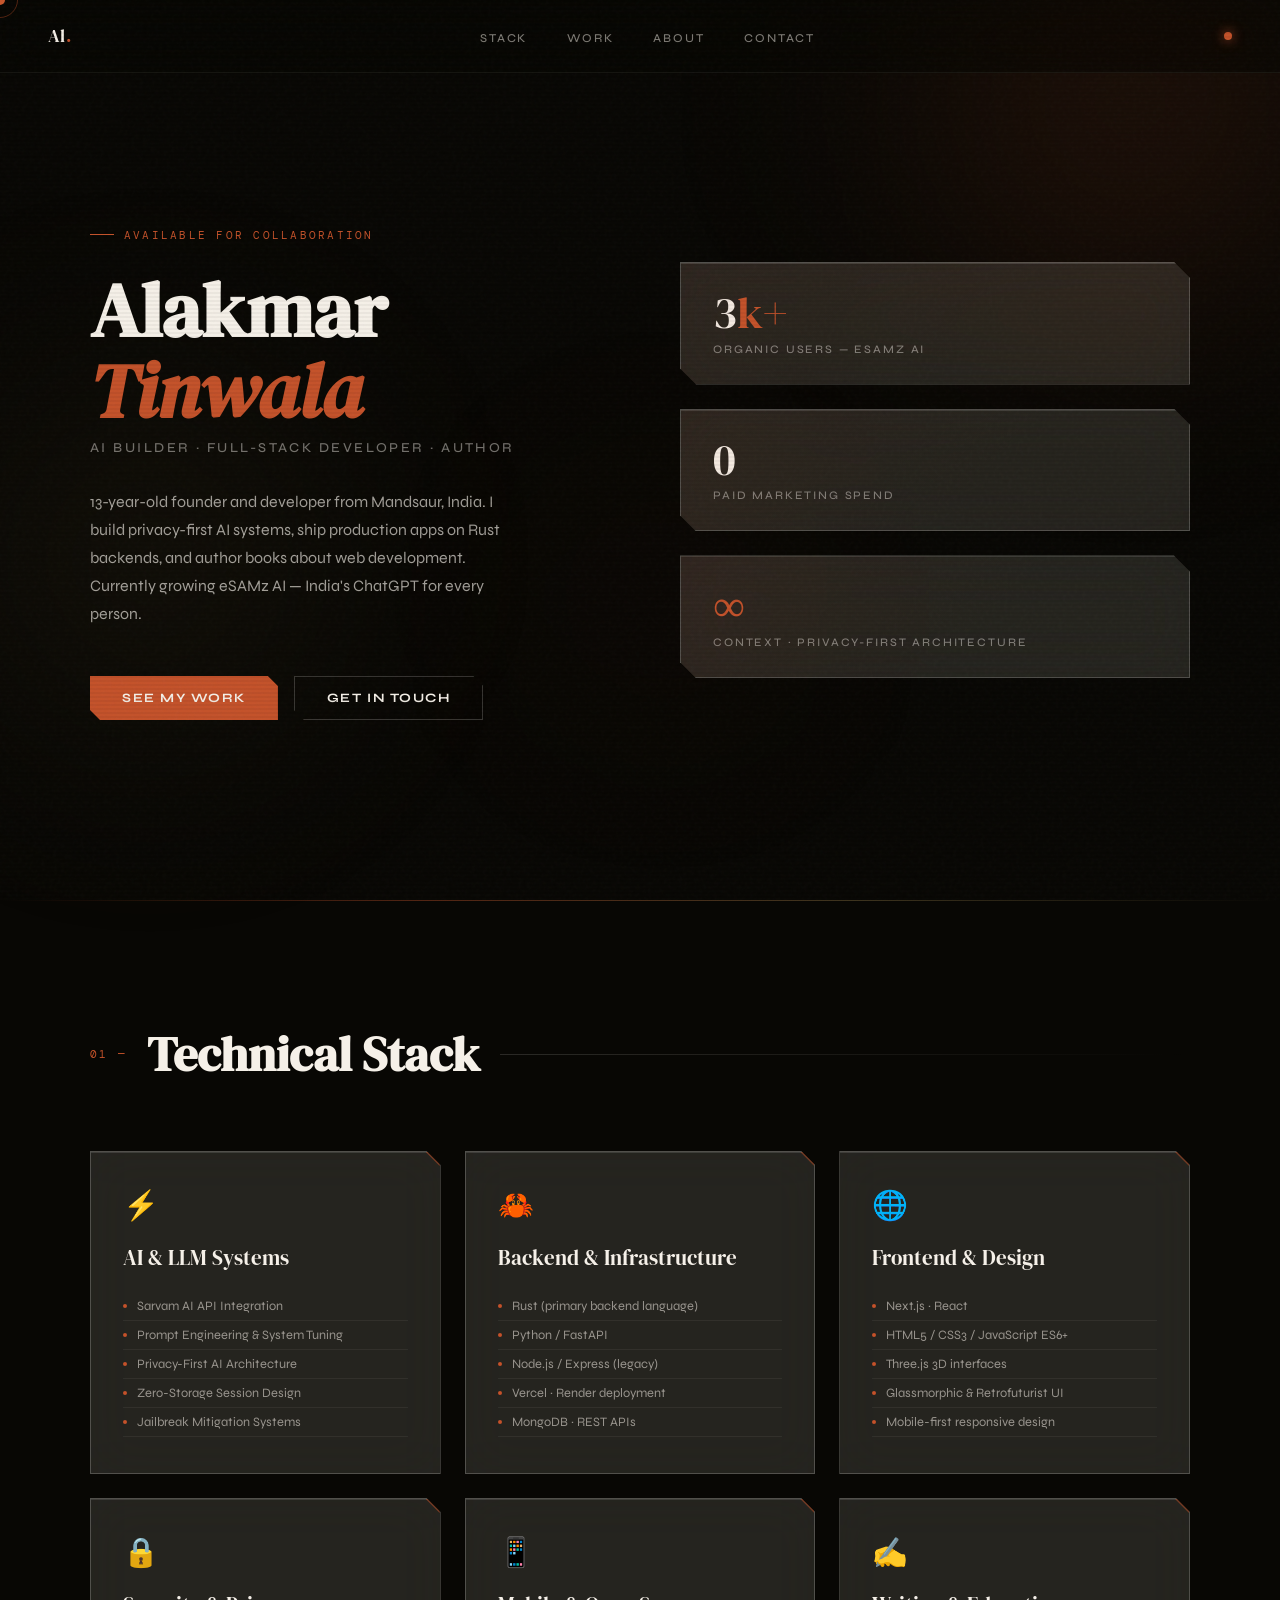
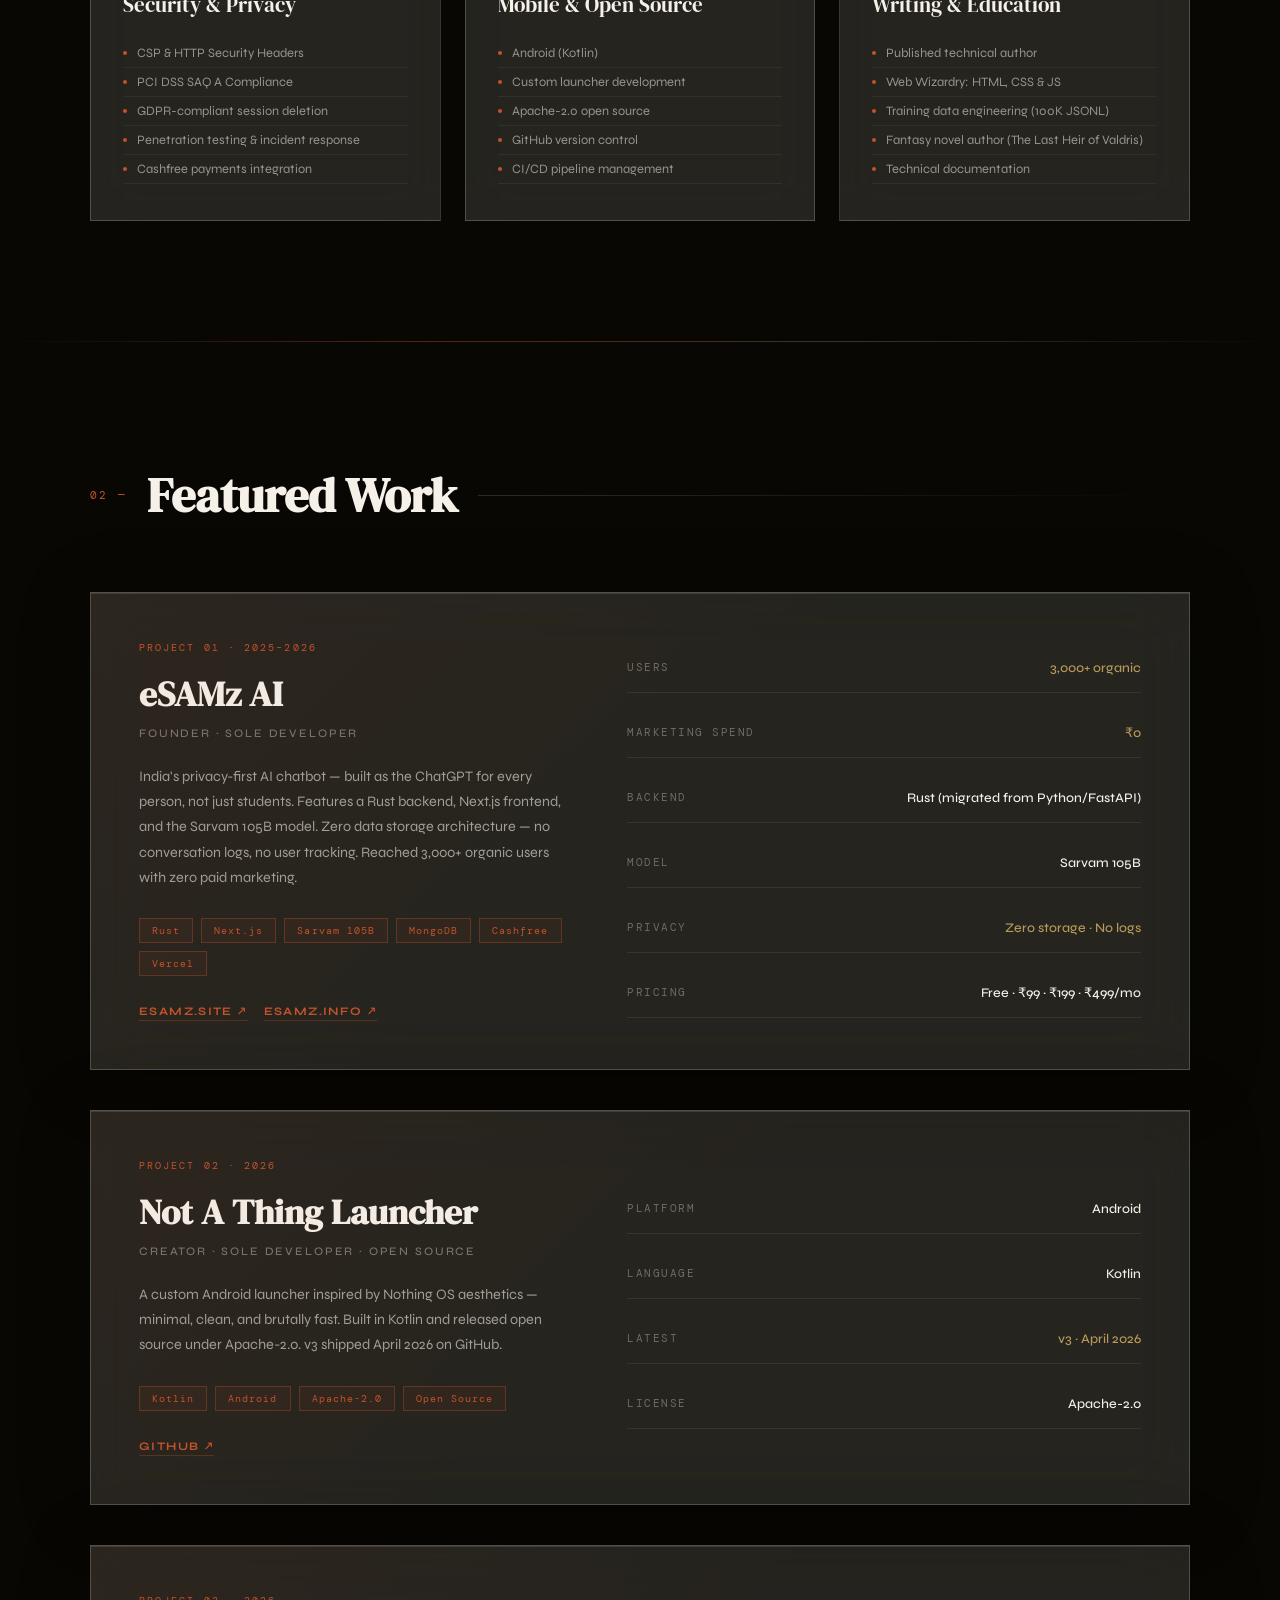
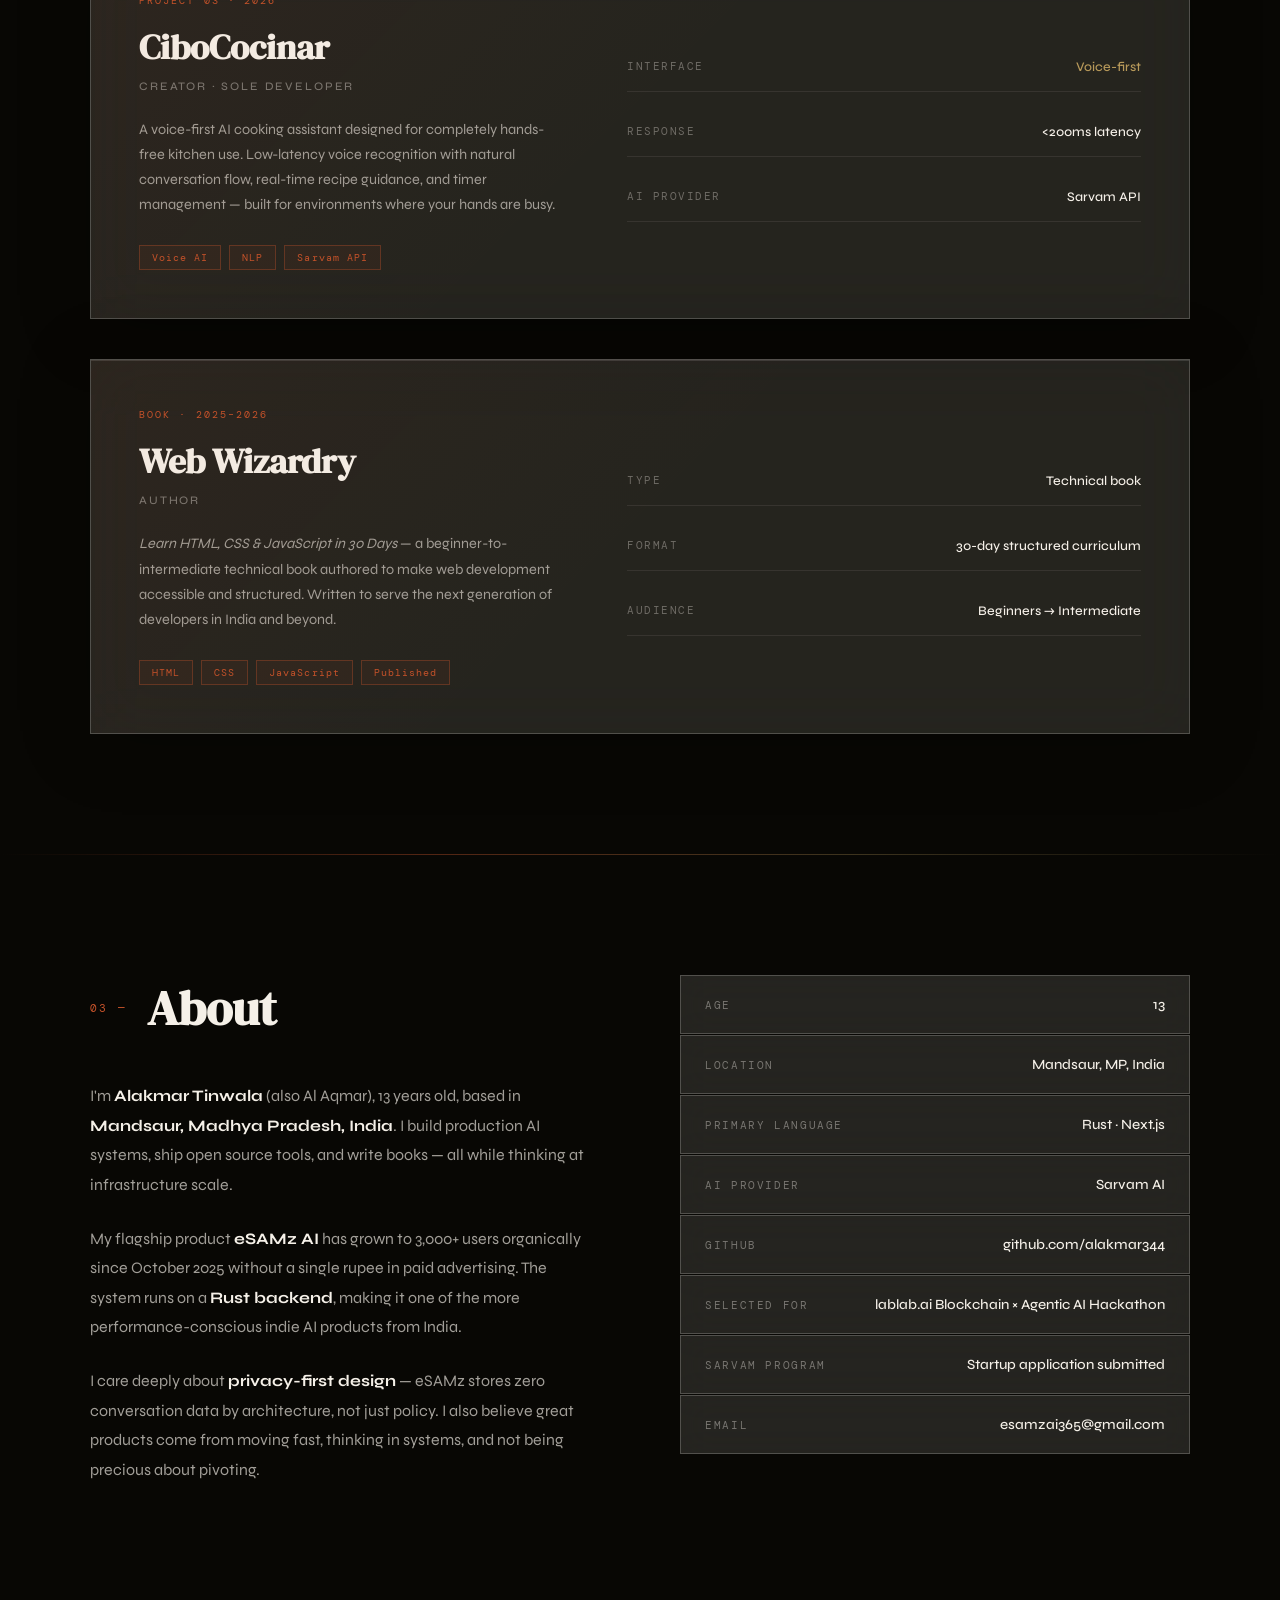
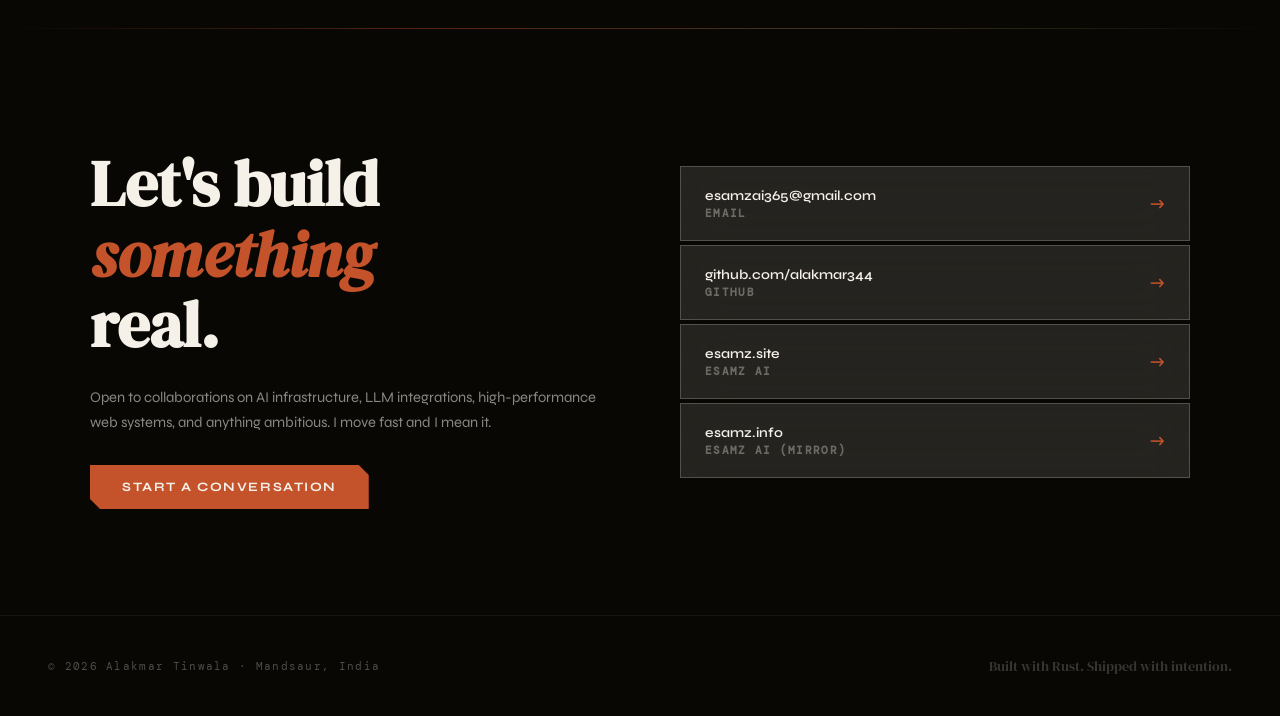
==== Index.html @ 361ea5e1 "Create Index.html" ====
<!DOCTYPE html>
<html lang="en">
<head>
<meta charset="UTF-8">
<meta name="viewport" content="width=device-width, initial-scale=1.0">
<title>Alakmar Tinwala — AI Builder</title>
<link rel="preconnect" href="https://fonts.googleapis.com">
<link href="https://fonts.googleapis.com/css2?family=DM+Serif+Display:ital@0;1&family=Syne:wght@400;500;700;800&family=DM+Mono:wght@300;400&display=swap" rel="stylesheet">
<style>
  :root {
    --cream: #f5f0e8;
    --ink: #0d0d0d;
    --rust: #c4522a;
    --gold: #b89a5a;
    --glass-bg: rgba(245,240,232,0.12);
    --glass-border: rgba(245,240,232,0.22);
    --glass-shadow: 0 8px 64px rgba(0,0,0,0.28), inset 0 1px 0 rgba(255,255,255,0.12);
    --liquid-bg: rgba(196,82,42,0.08);
  }

  *, *::before, *::after { box-sizing: border-box; margin: 0; padding: 0; }

  html { scroll-behavior: smooth; }

  body {
    background: #080704;
    color: var(--cream);
    font-family: 'Syne', sans-serif;
    overflow-x: hidden;
    cursor: none;
  }

  /* CUSTOM CURSOR */
  .cursor {
    position: fixed; width: 10px; height: 10px;
    background: var(--rust); border-radius: 50%;
    pointer-events: none; z-index: 9999;
    transform: translate(-50%,-50%);
    transition: width 0.2s, height 0.2s, background 0.2s;
    mix-blend-mode: screen;
  }
  .cursor-trail {
    position: fixed; width: 36px; height: 36px;
    border: 1px solid rgba(196,82,42,0.4);
    border-radius: 50%;
    pointer-events: none; z-index: 9998;
    transform: translate(-50%,-50%);
    transition: transform 0.15s ease, width 0.3s, height 0.3s;
  }

  /* SCAN LINES OVERLAY */
  body::before {
    content: '';
    position: fixed; inset: 0;
    background: repeating-linear-gradient(
      0deg,
      transparent,
      transparent 2px,
      rgba(0,0,0,0.04) 2px,
      rgba(0,0,0,0.04) 4px
    );
    pointer-events: none; z-index: 1000;
  }

  /* NOISE GRAIN */
  body::after {
    content: '';
    position: fixed; inset: 0;
    background-image: url("data:image/svg+xml,%3Csvg viewBox='0 0 256 256' xmlns='http://www.w3.org/2000/svg'%3E%3Cfilter id='noise'%3E%3CfeTurbulence type='fractalNoise' baseFrequency='0.9' numOctaves='4' stitchTiles='stitch'/%3E%3C/filter%3E%3Crect width='100%25' height='100%25' filter='url(%23noise)' opacity='0.04'/%3E%3C/svg%3E");
    pointer-events: none; z-index: 999; opacity: 0.6;
  }

  /* AMBIENT ORBS */
  .orb {
    position: fixed; border-radius: 50%;
    filter: blur(120px); pointer-events: none; z-index: 0;
  }
  .orb-1 { width: 600px; height: 600px; background: radial-gradient(circle, rgba(196,82,42,0.18) 0%, transparent 70%); top: -200px; right: -150px; animation: drift1 18s ease-in-out infinite alternate; }
  .orb-2 { width: 500px; height: 500px; background: radial-gradient(circle, rgba(184,154,90,0.10) 0%, transparent 70%); bottom: 10%; left: -100px; animation: drift2 22s ease-in-out infinite alternate; }
  .orb-3 { width: 300px; height: 300px; background: radial-gradient(circle, rgba(196,82,42,0.08) 0%, transparent 70%); top: 50%; left: 40%; animation: drift3 15s ease-in-out infinite alternate; }

  @keyframes drift1 { to { transform: translate(80px, 120px); } }
  @keyframes drift2 { to { transform: translate(60px, -80px); } }
  @keyframes drift3 { to { transform: translate(-40px, 60px); } }

  /* ── NAV ── */
  nav {
    position: fixed; top: 0; left: 0; right: 0; z-index: 500;
    display: flex; align-items: center; justify-content: space-between;
    padding: 24px 48px;
    background: rgba(8,7,4,0.6);
    backdrop-filter: blur(20px) saturate(1.4);
    border-bottom: 1px solid rgba(245,240,232,0.06);
  }
  .nav-logo {
    font-family: 'DM Serif Display', serif;
    font-size: 1.1rem; color: var(--cream);
    text-decoration: none; letter-spacing: 0.02em;
  }
  .nav-logo span { color: var(--rust); }
  .nav-links { display: flex; gap: 40px; list-style: none; }
  .nav-links a {
    color: rgba(245,240,232,0.5); text-decoration: none;
    font-size: 0.75rem; letter-spacing: 0.15em; text-transform: uppercase;
    font-weight: 500; transition: color 0.2s;
  }
  .nav-links a:hover { color: var(--cream); }
  .nav-dot {
    width: 8px; height: 8px; border-radius: 50%;
    background: var(--rust);
    box-shadow: 0 0 12px var(--rust);
    animation: pulse 2s ease-in-out infinite;
  }
  @keyframes pulse {
    0%, 100% { opacity: 1; box-shadow: 0 0 12px var(--rust); }
    50% { opacity: 0.5; box-shadow: 0 0 4px var(--rust); }
  }

  /* ── SECTIONS ── */
  section { position: relative; z-index: 10; }

  /* ── HERO ── */
  #hero {
    min-height: 100vh;
    display: grid;
    place-items: center;
    padding: 120px 48px 80px;
  }
  .hero-inner {
    max-width: 1100px; width: 100%;
    display: grid; grid-template-columns: 1fr 1fr;
    gap: 80px; align-items: center;
  }
  .hero-tag {
    display: inline-flex; align-items: center; gap: 10px;
    font-family: 'DM Mono', monospace;
    font-size: 0.7rem; letter-spacing: 0.2em; text-transform: uppercase;
    color: var(--rust); margin-bottom: 28px;
  }
  .hero-tag::before {
    content: ''; display: block; width: 24px; height: 1px; background: var(--rust);
  }
  .hero-name {
    font-family: 'DM Serif Display', serif;
    font-size: clamp(3rem, 6vw, 5.5rem);
    line-height: 1.05; color: var(--cream);
    margin-bottom: 8px;
  }
  .hero-name em { color: var(--rust); font-style: italic; }
  .hero-title {
    font-size: 0.85rem; letter-spacing: 0.18em; text-transform: uppercase;
    color: rgba(245,240,232,0.45); font-weight: 500; margin-bottom: 32px;
  }
  .hero-desc {
    font-size: 1rem; line-height: 1.75;
    color: rgba(245,240,232,0.65); max-width: 440px;
    margin-bottom: 48px;
  }
  .hero-ctas { display: flex; gap: 16px; flex-wrap: wrap; }
  .btn-primary {
    padding: 14px 32px; background: var(--rust);
    color: var(--cream); border: none; font-family: 'Syne', sans-serif;
    font-size: 0.8rem; letter-spacing: 0.12em; text-transform: uppercase;
    font-weight: 700; cursor: none; text-decoration: none;
    transition: background 0.2s, transform 0.2s;
    clip-path: polygon(0 0, calc(100% - 10px) 0, 100% 10px, 100% 100%, 10px 100%, 0 calc(100% - 10px));
  }
  .btn-primary:hover { background: #d45e34; transform: translateY(-2px); }
  .btn-ghost {
    padding: 13px 32px; background: transparent;
    color: var(--cream); border: 1px solid rgba(245,240,232,0.2);
    font-family: 'Syne', sans-serif; font-size: 0.8rem;
    letter-spacing: 0.12em; text-transform: uppercase;
    font-weight: 700; cursor: none; text-decoration: none;
    transition: border-color 0.2s, transform 0.2s;
    clip-path: polygon(0 0, calc(100% - 10px) 0, 100% 10px, 100% 100%, 10px 100%, 0 calc(100% - 10px));
  }
  .btn-ghost:hover { border-color: var(--rust); transform: translateY(-2px); }

  /* HERO STATS */
  .hero-stats {
    display: flex; flex-direction: column; gap: 24px;
  }
  .stat-card {
    background: var(--glass-bg);
    border: 1px solid var(--glass-border);
    backdrop-filter: blur(32px) saturate(1.6);
    box-shadow: var(--glass-shadow);
    padding: 28px 32px;
    position: relative; overflow: hidden;
    clip-path: polygon(0 0, calc(100% - 16px) 0, 100% 16px, 100% 100%, 16px 100%, 0 calc(100% - 16px));
    transition: transform 0.3s, box-shadow 0.3s;
  }
  .stat-card:hover { transform: translateY(-4px); box-shadow: 0 16px 80px rgba(0,0,0,0.4), inset 0 1px 0 rgba(255,255,255,0.15); }
  .stat-card::before {
    content: '';
    position: absolute; inset: 0;
    background: linear-gradient(135deg, rgba(196,82,42,0.06) 0%, transparent 60%);
    pointer-events: none;
  }
  .stat-num {
    font-family: 'DM Serif Display', serif;
    font-size: 2.8rem; color: var(--cream);
    line-height: 1;
  }
  .stat-num span { color: var(--rust); }
  .stat-label {
    font-size: 0.72rem; letter-spacing: 0.16em; text-transform: uppercase;
    color: rgba(245,240,232,0.45); margin-top: 6px; font-weight: 500;
  }

  /* ── SECTION HEADER ── */
  .section-header {
    display: flex; align-items: center; gap: 20px;
    margin-bottom: 64px;
  }
  .section-num {
    font-family: 'DM Mono', monospace;
    font-size: 0.7rem; color: var(--rust); letter-spacing: 0.2em;
  }
  .section-title {
    font-family: 'DM Serif Display', serif;
    font-size: clamp(2rem, 4vw, 3rem); color: var(--cream);
  }
  .section-line {
    flex: 1; height: 1px;
    background: linear-gradient(90deg, rgba(245,240,232,0.15), transparent);
  }

  /* ── SKILLS ── */
  #skills { padding: 120px 48px; }
  .skills-inner { max-width: 1100px; margin: 0 auto; }
  .skills-grid {
    display: grid; grid-template-columns: repeat(3, 1fr); gap: 24px;
  }
  .skill-card {
    background: var(--glass-bg);
    border: 1px solid var(--glass-border);
    backdrop-filter: blur(24px) saturate(1.5);
    box-shadow: var(--glass-shadow);
    padding: 36px 32px;
    clip-path: polygon(0 0, calc(100% - 14px) 0, 100% 14px, 100% 100%, 0 100%);
    transition: transform 0.3s, background 0.3s;
    position: relative; overflow: hidden;
  }
  .skill-card:hover {
    transform: translateY(-6px);
    background: rgba(196,82,42,0.10);
  }
  .skill-card::after {
    content: '';
    position: absolute; top: 0; right: 0;
    width: 14px; height: 14px;
    background: var(--rust); opacity: 0.5;
    clip-path: polygon(100% 0, 100% 100%, 0 0);
  }
  .skill-icon {
    font-size: 1.8rem; margin-bottom: 20px;
    display: block;
  }
  .skill-name {
    font-family: 'DM Serif Display', serif;
    font-size: 1.3rem; color: var(--cream);
    margin-bottom: 20px;
  }
  .skill-list { list-style: none; }
  .skill-list li {
    font-size: 0.8rem; color: rgba(245,240,232,0.55);
    padding: 6px 0; border-bottom: 1px solid rgba(245,240,232,0.06);
    display: flex; align-items: center; gap: 10px; font-weight: 400;
  }
  .skill-list li::before {
    content: ''; display: block;
    width: 4px; height: 4px; border-radius: 50%;
    background: var(--rust); flex-shrink: 0;
  }

  /* ── PROJECTS ── */
  #projects { padding: 120px 48px; }
  .projects-inner { max-width: 1100px; margin: 0 auto; }
  .projects-list { display: flex; flex-direction: column; gap: 40px; }
  .project-card {
    background: var(--glass-bg);
    border: 1px solid var(--glass-border);
    backdrop-filter: blur(32px) saturate(1.6);
    box-shadow: var(--glass-shadow);
    padding: 48px;
    display: grid; grid-template-columns: 1fr 1.2fr;
    gap: 60px; align-items: center;
    position: relative; overflow: hidden;
    transition: transform 0.3s;
  }
  .project-card:hover { transform: translateY(-4px); }
  .project-card::before {
    content: '';
    position: absolute; inset: 0;
    background: linear-gradient(135deg, rgba(196,82,42,0.05) 0%, transparent 50%);
    pointer-events: none;
  }
  .project-num {
    font-family: 'DM Mono', monospace;
    font-size: 0.65rem; letter-spacing: 0.2em; color: var(--rust);
    margin-bottom: 16px; display: block;
  }
  .project-name {
    font-family: 'DM Serif Display', serif;
    font-size: 2.2rem; color: var(--cream); margin-bottom: 8px;
  }
  .project-role {
    font-size: 0.72rem; letter-spacing: 0.16em; text-transform: uppercase;
    color: rgba(245,240,232,0.4); margin-bottom: 24px; font-weight: 500;
  }
  .project-desc {
    font-size: 0.9rem; line-height: 1.75;
    color: rgba(245,240,232,0.6); margin-bottom: 28px;
  }
  .project-links { display: flex; gap: 16px; flex-wrap: wrap; }
  .project-link {
    font-size: 0.72rem; letter-spacing: 0.12em; text-transform: uppercase;
    color: var(--rust); text-decoration: none; font-weight: 700;
    display: flex; align-items: center; gap: 6px;
    border-bottom: 1px solid rgba(196,82,42,0.3);
    padding-bottom: 2px;
    transition: border-color 0.2s;
  }
  .project-link:hover { border-color: var(--rust); }
  .project-meta { display: flex; flex-direction: column; gap: 16px; }
  .meta-row {
    display: flex; justify-content: space-between; align-items: flex-start;
    padding: 16px 0; border-bottom: 1px solid rgba(245,240,232,0.08);
  }
  .meta-key {
    font-size: 0.68rem; letter-spacing: 0.14em; text-transform: uppercase;
    color: rgba(245,240,232,0.35); font-family: 'DM Mono', monospace;
  }
  .meta-val {
    font-size: 0.82rem; color: var(--cream); text-align: right;
    max-width: 60%; font-weight: 500;
  }
  .meta-val.highlight { color: var(--gold); }
  .project-badges { display: flex; flex-wrap: wrap; gap: 8px; margin-top: 8px; }
  .badge {
    font-family: 'DM Mono', monospace;
    font-size: 0.65rem; letter-spacing: 0.1em;
    padding: 5px 12px;
    border: 1px solid rgba(196,82,42,0.35);
    color: var(--rust);
    background: rgba(196,82,42,0.06);
  }

  /* ── ABOUT ── */
  #about { padding: 120px 48px; }
  .about-inner {
    max-width: 1100px; margin: 0 auto;
    display: grid; grid-template-columns: 1fr 1fr;
    gap: 80px; align-items: start;
  }
  .about-text p {
    font-size: 1rem; line-height: 1.85;
    color: rgba(245,240,232,0.65); margin-bottom: 24px;
  }
  .about-text p strong { color: var(--cream); font-weight: 700; }
  .about-facts { display: flex; flex-direction: column; gap: 1px; }
  .fact-row {
    display: flex; justify-content: space-between; align-items: center;
    padding: 20px 24px;
    background: var(--glass-bg);
    border: 1px solid var(--glass-border);
    backdrop-filter: blur(16px);
    transition: background 0.2s;
  }
  .fact-row:hover { background: rgba(196,82,42,0.08); }
  .fact-key {
    font-family: 'DM Mono', monospace;
    font-size: 0.68rem; letter-spacing: 0.15em; text-transform: uppercase;
    color: rgba(245,240,232,0.4);
  }
  .fact-val { font-size: 0.88rem; color: var(--cream); font-weight: 500; }

  /* ── CONTACT ── */
  #contact { padding: 120px 48px; }
  .contact-inner {
    max-width: 1100px; margin: 0 auto;
    display: grid; grid-template-columns: 1fr 1fr;
    gap: 80px; align-items: center;
  }
  .contact-headline {
    font-family: 'DM Serif Display', serif;
    font-size: clamp(2.4rem, 5vw, 4rem);
    line-height: 1.1; color: var(--cream);
    margin-bottom: 24px;
  }
  .contact-headline em { color: var(--rust); font-style: italic; }
  .contact-sub {
    font-size: 0.92rem; line-height: 1.75;
    color: rgba(245,240,232,0.55); margin-bottom: 40px;
  }
  .contact-links { display: flex; flex-direction: column; gap: 4px; }
  .contact-link {
    display: flex; align-items: center; justify-content: space-between;
    padding: 20px 24px;
    background: var(--glass-bg);
    border: 1px solid var(--glass-border);
    backdrop-filter: blur(24px);
    color: var(--cream); text-decoration: none;
    font-size: 0.85rem; font-weight: 600;
    transition: background 0.2s, transform 0.2s;
  }
  .contact-link:hover {
    background: rgba(196,82,42,0.12);
    transform: translateX(8px);
  }
  .contact-link-arrow { color: var(--rust); font-size: 1.1rem; }
  .contact-link-sub {
    font-size: 0.68rem; letter-spacing: 0.12em; text-transform: uppercase;
    color: rgba(245,240,232,0.35); font-family: 'DM Mono', monospace;
    margin-top: 2px;
  }

  /* ── FOOTER ── */
  footer {
    padding: 40px 48px;
    border-top: 1px solid rgba(245,240,232,0.06);
    display: flex; justify-content: space-between; align-items: center;
  }
  .footer-copy {
    font-family: 'DM Mono', monospace;
    font-size: 0.68rem; letter-spacing: 0.12em;
    color: rgba(245,240,232,0.3);
  }
  .footer-mark {
    font-family: 'DM Serif Display', serif;
    font-size: 0.9rem; color: rgba(245,240,232,0.2);
  }

  /* ── SCROLL REVEAL ── */
  .reveal {
    opacity: 0; transform: translateY(32px);
    transition: opacity 0.7s ease, transform 0.7s ease;
  }
  .reveal.visible { opacity: 1; transform: none; }

  /* ── LIQUID GLASS DIVIDER ── */
  .liq-divider {
    width: 100%; height: 1px;
    background: linear-gradient(90deg, transparent, rgba(196,82,42,0.4), rgba(184,154,90,0.3), transparent);
    margin: 0;
  }

  /* ── RESPONSIVE ── */
  @media (max-width: 900px) {
    nav { padding: 20px 24px; }
    .nav-links { display: none; }
    #hero { padding: 100px 24px 60px; }
    .hero-inner { grid-template-columns: 1fr; gap: 48px; }
    .hero-stats { flex-direction: row; flex-wrap: wrap; }
    .stat-card { flex: 1; min-width: 140px; }
    #skills { padding: 80px 24px; }
    .skills-grid { grid-template-columns: 1fr; }
    #projects { padding: 80px 24px; }
    .project-card { grid-template-columns: 1fr; gap: 32px; padding: 32px 24px; }
    #about { padding: 80px 24px; }
    .about-inner { grid-template-columns: 1fr; gap: 48px; }
    #contact { padding: 80px 24px; }
    .contact-inner { grid-template-columns: 1fr; gap: 48px; }
    footer { padding: 32px 24px; flex-direction: column; gap: 8px; text-align: center; }
  }
</style>
</head>
<body>

<div class="cursor" id="cursor"></div>
<div class="cursor-trail" id="cursorTrail"></div>

<div class="orb orb-1"></div>
<div class="orb orb-2"></div>
<div class="orb orb-3"></div>

<!-- NAV -->
<nav>
  <a href="#hero" class="nav-logo">Al<span>.</span></a>
  <ul class="nav-links">
    <li><a href="#skills">Stack</a></li>
    <li><a href="#projects">Work</a></li>
    <li><a href="#about">About</a></li>
    <li><a href="#contact">Contact</a></li>
  </ul>
  <div class="nav-dot"></div>
</nav>

<!-- HERO -->
<section id="hero">
  <div class="hero-inner">
    <div class="hero-left reveal">
      <div class="hero-tag">Available for collaboration</div>
      <h1 class="hero-name">Alakmar<br><em>Tinwala</em></h1>
      <div class="hero-title">AI Builder · Full-Stack Developer · Author</div>
      <p class="hero-desc">
        13-year-old founder and developer from Mandsaur, India. I build privacy-first AI systems,
        ship production apps on Rust backends, and author books about web development.
        Currently growing eSAMz AI — India's ChatGPT for every person.
      </p>
      <div class="hero-ctas">
        <a href="#projects" class="btn-primary">See My Work</a>
        <a href="#contact" class="btn-ghost">Get in Touch</a>
      </div>
    </div>
    <div class="hero-stats reveal">
      <div class="stat-card">
        <div class="stat-num">3<span>k+</span></div>
        <div class="stat-label">Organic Users — eSAMz AI</div>
      </div>
      <div class="stat-card">
        <div class="stat-num">0</div>
        <div class="stat-label">Paid Marketing Spend</div>
      </div>
      <div class="stat-card">
        <div class="stat-num"><span>∞</span></div>
        <div class="stat-label">Context · Privacy-First Architecture</div>
      </div>
    </div>
  </div>
</section>

<div class="liq-divider"></div>

<!-- SKILLS -->
<section id="skills">
  <div class="skills-inner">
    <div class="section-header reveal">
      <span class="section-num">01 —</span>
      <h2 class="section-title">Technical Stack</h2>
      <div class="section-line"></div>
    </div>
    <div class="skills-grid">
      <div class="skill-card reveal">
        <span class="skill-icon">⚡</span>
        <div class="skill-name">AI & LLM Systems</div>
        <ul class="skill-list">
          <li>Sarvam AI API Integration</li>
          <li>Prompt Engineering & System Tuning</li>
          <li>Privacy-First AI Architecture</li>
          <li>Zero-Storage Session Design</li>
          <li>Jailbreak Mitigation Systems</li>
        </ul>
      </div>
      <div class="skill-card reveal">
        <span class="skill-icon">🦀</span>
        <div class="skill-name">Backend & Infrastructure</div>
        <ul class="skill-list">
          <li>Rust (primary backend language)</li>
          <li>Python / FastAPI</li>
          <li>Node.js / Express (legacy)</li>
          <li>Vercel · Render deployment</li>
          <li>MongoDB · REST APIs</li>
        </ul>
      </div>
      <div class="skill-card reveal">
        <span class="skill-icon">🌐</span>
        <div class="skill-name">Frontend & Design</div>
        <ul class="skill-list">
          <li>Next.js · React</li>
          <li>HTML5 / CSS3 / JavaScript ES6+</li>
          <li>Three.js 3D interfaces</li>
          <li>Glassmorphic & Retrofuturist UI</li>
          <li>Mobile-first responsive design</li>
        </ul>
      </div>
      <div class="skill-card reveal">
        <span class="skill-icon">🔒</span>
        <div class="skill-name">Security & Privacy</div>
        <ul class="skill-list">
          <li>CSP & HTTP Security Headers</li>
          <li>PCI DSS SAQ A Compliance</li>
          <li>GDPR-compliant session deletion</li>
          <li>Penetration testing & incident response</li>
          <li>Cashfree payments integration</li>
        </ul>
      </div>
      <div class="skill-card reveal">
        <span class="skill-icon">📱</span>
        <div class="skill-name">Mobile & Open Source</div>
        <ul class="skill-list">
          <li>Android (Kotlin)</li>
          <li>Custom launcher development</li>
          <li>Apache-2.0 open source</li>
          <li>GitHub version control</li>
          <li>CI/CD pipeline management</li>
        </ul>
      </div>
      <div class="skill-card reveal">
        <span class="skill-icon">✍️</span>
        <div class="skill-name">Writing & Education</div>
        <ul class="skill-list">
          <li>Published technical author</li>
          <li>Web Wizardry: HTML, CSS & JS</li>
          <li>Training data engineering (100K JSONL)</li>
          <li>Fantasy novel author (The Last Heir of Valdris)</li>
          <li>Technical documentation</li>
        </ul>
      </div>
    </div>
  </div>
</section>

<div class="liq-divider"></div>

<!-- PROJECTS -->
<section id="projects">
  <div class="projects-inner">
    <div class="section-header reveal">
      <span class="section-num">02 —</span>
      <h2 class="section-title">Featured Work</h2>
      <div class="section-line"></div>
    </div>
    <div class="projects-list">

      <!-- eSAMz -->
      <div class="project-card reveal">
        <div>
          <span class="project-num">PROJECT 01 · 2025–2026</span>
          <h3 class="project-name">eSAMz AI</h3>
          <div class="project-role">Founder · Sole Developer</div>
          <p class="project-desc">
            India's privacy-first AI chatbot — built as the ChatGPT for every person,
            not just students. Features a Rust backend, Next.js frontend, and the Sarvam 105B model.
            Zero data storage architecture — no conversation logs, no user tracking.
            Reached 3,000+ organic users with zero paid marketing.
          </p>
          <div class="project-badges">
            <span class="badge">Rust</span>
            <span class="badge">Next.js</span>
            <span class="badge">Sarvam 105B</span>
            <span class="badge">MongoDB</span>
            <span class="badge">Cashfree</span>
            <span class="badge">Vercel</span>
          </div>
          <div class="project-links" style="margin-top:28px;">
            <a href="https://esamz.site" target="_blank" class="project-link">esamz.site ↗</a>
            <a href="https://esamz.info" target="_blank" class="project-link">esamz.info ↗</a>
          </div>
        </div>
        <div class="project-meta">
          <div class="meta-row">
            <span class="meta-key">Users</span>
            <span class="meta-val highlight">3,000+ organic</span>
          </div>
          <div class="meta-row">
            <span class="meta-key">Marketing Spend</span>
            <span class="meta-val highlight">₹0</span>
          </div>
          <div class="meta-row">
            <span class="meta-key">Backend</span>
            <span class="meta-val">Rust (migrated from Python/FastAPI)</span>
          </div>
          <div class="meta-row">
            <span class="meta-key">Model</span>
            <span class="meta-val">Sarvam 105B</span>
          </div>
          <div class="meta-row">
            <span class="meta-key">Privacy</span>
            <span class="meta-val highlight">Zero storage · No logs</span>
          </div>
          <div class="meta-row">
            <span class="meta-key">Pricing</span>
            <span class="meta-val">Free · ₹99 · ₹199 · ₹499/mo</span>
          </div>
        </div>
      </div>

      <!-- Not-a-thing-launcher -->
      <div class="project-card reveal">
        <div>
          <span class="project-num">PROJECT 02 · 2026</span>
          <h3 class="project-name">Not A Thing Launcher</h3>
          <div class="project-role">Creator · Sole Developer · Open Source</div>
          <p class="project-desc">
            A custom Android launcher inspired by Nothing OS aesthetics — minimal, clean,
            and brutally fast. Built in Kotlin and released open source under Apache-2.0.
            v3 shipped April 2026 on GitHub.
          </p>
          <div class="project-badges">
            <span class="badge">Kotlin</span>
            <span class="badge">Android</span>
            <span class="badge">Apache-2.0</span>
            <span class="badge">Open Source</span>
          </div>
          <div class="project-links" style="margin-top:28px;">
            <a href="https://github.com/alakmar344/not-a-thing-launcher" target="_blank" class="project-link">GitHub ↗</a>
          </div>
        </div>
        <div class="project-meta">
          <div class="meta-row">
            <span class="meta-key">Platform</span>
            <span class="meta-val">Android</span>
          </div>
          <div class="meta-row">
            <span class="meta-key">Language</span>
            <span class="meta-val">Kotlin</span>
          </div>
          <div class="meta-row">
            <span class="meta-key">Latest</span>
            <span class="meta-val highlight">v3 · April 2026</span>
          </div>
          <div class="meta-row">
            <span class="meta-key">License</span>
            <span class="meta-val">Apache-2.0</span>
          </div>
        </div>
      </div>

      <!-- CiboCocinar -->
      <div class="project-card reveal">
        <div>
          <span class="project-num">PROJECT 03 · 2026</span>
          <h3 class="project-name">CiboCocinar</h3>
          <div class="project-role">Creator · Sole Developer</div>
          <p class="project-desc">
            A voice-first AI cooking assistant designed for completely hands-free kitchen use.
            Low-latency voice recognition with natural conversation flow, real-time recipe
            guidance, and timer management — built for environments where your hands are busy.
          </p>
          <div class="project-badges">
            <span class="badge">Voice AI</span>
            <span class="badge">NLP</span>
            <span class="badge">Sarvam API</span>
          </div>
        </div>
        <div class="project-meta">
          <div class="meta-row">
            <span class="meta-key">Interface</span>
            <span class="meta-val highlight">Voice-first</span>
          </div>
          <div class="meta-row">
            <span class="meta-key">Response</span>
            <span class="meta-val">&lt;200ms latency</span>
          </div>
          <div class="meta-row">
            <span class="meta-key">AI Provider</span>
            <span class="meta-val">Sarvam API</span>
          </div>
        </div>
      </div>

      <!-- Book -->
      <div class="project-card reveal">
        <div>
          <span class="project-num">BOOK · 2025–2026</span>
          <h3 class="project-name">Web Wizardry</h3>
          <div class="project-role">Author</div>
          <p class="project-desc">
            <em>Learn HTML, CSS & JavaScript in 30 Days</em> — a beginner-to-intermediate
            technical book authored to make web development accessible and structured.
            Written to serve the next generation of developers in India and beyond.
          </p>
          <div class="project-badges">
            <span class="badge">HTML</span>
            <span class="badge">CSS</span>
            <span class="badge">JavaScript</span>
            <span class="badge">Published</span>
          </div>
        </div>
        <div class="project-meta">
          <div class="meta-row">
            <span class="meta-key">Type</span>
            <span class="meta-val">Technical book</span>
          </div>
          <div class="meta-row">
            <span class="meta-key">Format</span>
            <span class="meta-val">30-day structured curriculum</span>
          </div>
          <div class="meta-row">
            <span class="meta-key">Audience</span>
            <span class="meta-val">Beginners → Intermediate</span>
          </div>
        </div>
      </div>

    </div>
  </div>
</section>

<div class="liq-divider"></div>

<!-- ABOUT -->
<section id="about">
  <div class="about-inner">
    <div class="about-text reveal">
      <div class="section-header" style="margin-bottom:40px;">
        <span class="section-num">03 —</span>
        <h2 class="section-title">About</h2>
      </div>
      <p>
        I'm <strong>Alakmar Tinwala</strong> (also Al Aqmar), 13 years old, based in
        <strong>Mandsaur, Madhya Pradesh, India</strong>. I build production AI systems,
        ship open source tools, and write books — all while thinking at infrastructure scale.
      </p>
      <p>
        My flagship product <strong>eSAMz AI</strong> has grown to 3,000+ users organically
        since October 2025 without a single rupee in paid advertising. The system runs on a
        <strong>Rust backend</strong>, making it one of the more performance-conscious indie
        AI products from India.
      </p>
      <p>
        I care deeply about <strong>privacy-first design</strong> — eSAMz stores zero conversation
        data by architecture, not just policy. I also believe great products come from
        moving fast, thinking in systems, and not being precious about pivoting.
      </p>
    </div>
    <div class="about-facts reveal">
      <div class="fact-row">
        <span class="fact-key">Age</span>
        <span class="fact-val">13</span>
      </div>
      <div class="fact-row">
        <span class="fact-key">Location</span>
        <span class="fact-val">Mandsaur, MP, India</span>
      </div>
      <div class="fact-row">
        <span class="fact-key">Primary language</span>
        <span class="fact-val">Rust · Next.js</span>
      </div>
      <div class="fact-row">
        <span class="fact-key">AI provider</span>
        <span class="fact-val">Sarvam AI</span>
      </div>
      <div class="fact-row">
        <span class="fact-key">GitHub</span>
        <span class="fact-val">github.com/alakmar344</span>
      </div>
      <div class="fact-row">
        <span class="fact-key">Selected for</span>
        <span class="fact-val">lablab.ai Blockchain × Agentic AI Hackathon</span>
      </div>
      <div class="fact-row">
        <span class="fact-key">Sarvam program</span>
        <span class="fact-val">Startup application submitted</span>
      </div>
      <div class="fact-row">
        <span class="fact-key">Email</span>
        <span class="fact-val">esamzai365@gmail.com</span>
      </div>
    </div>
  </div>
</section>

<div class="liq-divider"></div>

<!-- CONTACT -->
<section id="contact">
  <div class="contact-inner">
    <div class="reveal">
      <h2 class="contact-headline">Let's build<br><em>something</em><br>real.</h2>
      <p class="contact-sub">
        Open to collaborations on AI infrastructure, LLM integrations,
        high-performance web systems, and anything ambitious.
        I move fast and I mean it.
      </p>
      <a href="#contact" class="btn-primary">Start a conversation</a>
    </div>
    <div class="contact-links reveal">
      <a href="mailto:esamzai365@gmail.com" class="contact-link">
        <div>
          <div>esamzai365@gmail.com</div>
          <div class="contact-link-sub">Email</div>
        </div>
        <span class="contact-link-arrow">→</span>
      </a>
      <a href="https://github.com/alakmar344" target="_blank" class="contact-link">
        <div>
          <div>github.com/alakmar344</div>
          <div class="contact-link-sub">GitHub</div>
        </div>
        <span class="contact-link-arrow">→</span>
      </a>
      <a href="https://esamz.site" target="_blank" class="contact-link">
        <div>
          <div>esamz.site</div>
          <div class="contact-link-sub">eSAMz AI</div>
        </div>
        <span class="contact-link-arrow">→</span>
      </a>
      <a href="https://esamz.info" target="_blank" class="contact-link">
        <div>
          <div>esamz.info</div>
          <div class="contact-link-sub">eSAMz AI (mirror)</div>
        </div>
        <span class="contact-link-arrow">→</span>
      </a>
    </div>
  </div>
</section>

<!-- FOOTER -->
<footer>
  <span class="footer-copy">© 2026 Alakmar Tinwala · Mandsaur, India</span>
  <span class="footer-mark">Built with Rust. Shipped with intention.</span>
</footer>

<script>
  // Custom cursor
  const cursor = document.getElementById('cursor');
  const trail = document.getElementById('cursorTrail');
  let mx = 0, my = 0, tx = 0, ty = 0;
  document.addEventListener('mousemove', e => {
    mx = e.clientX; my = e.clientY;
    cursor.style.left = mx + 'px'; cursor.style.top = my + 'px';
  });
  function animTrail() {
    tx += (mx - tx) * 0.12;
    ty += (my - ty) * 0.12;
    trail.style.left = tx + 'px'; trail.style.top = ty + 'px';
    requestAnimationFrame(animTrail);
  }
  animTrail();

  // Hover expand
  document.querySelectorAll('a, button, .stat-card, .skill-card, .project-card, .fact-row, .contact-link').forEach(el => {
    el.addEventListener('mouseenter', () => {
      cursor.style.width = '18px'; cursor.style.height = '18px';
      trail.style.width = '60px'; trail.style.height = '60px';
    });
    el.addEventListener('mouseleave', () => {
      cursor.style.width = '10px'; cursor.style.height = '10px';
      trail.style.width = '36px'; trail.style.height = '36px';
    });
  });

  // Scroll reveal
  const obs = new IntersectionObserver((entries) => {
    entries.forEach((e, i) => {
      if (e.isIntersecting) {
        setTimeout(() => e.target.classList.add('visible'), i * 80);
      }
    });
  }, { threshold: 0.1 });
  document.querySelectorAll('.reveal').forEach(el => obs.observe(el));

  // Stagger children
  document.querySelectorAll('.skills-grid .skill-card, .projects-list .project-card, .about-facts .fact-row').forEach((el, i) => {
    el.style.transitionDelay = (i * 0.08) + 's';
  });
</script>
</body>
</html>
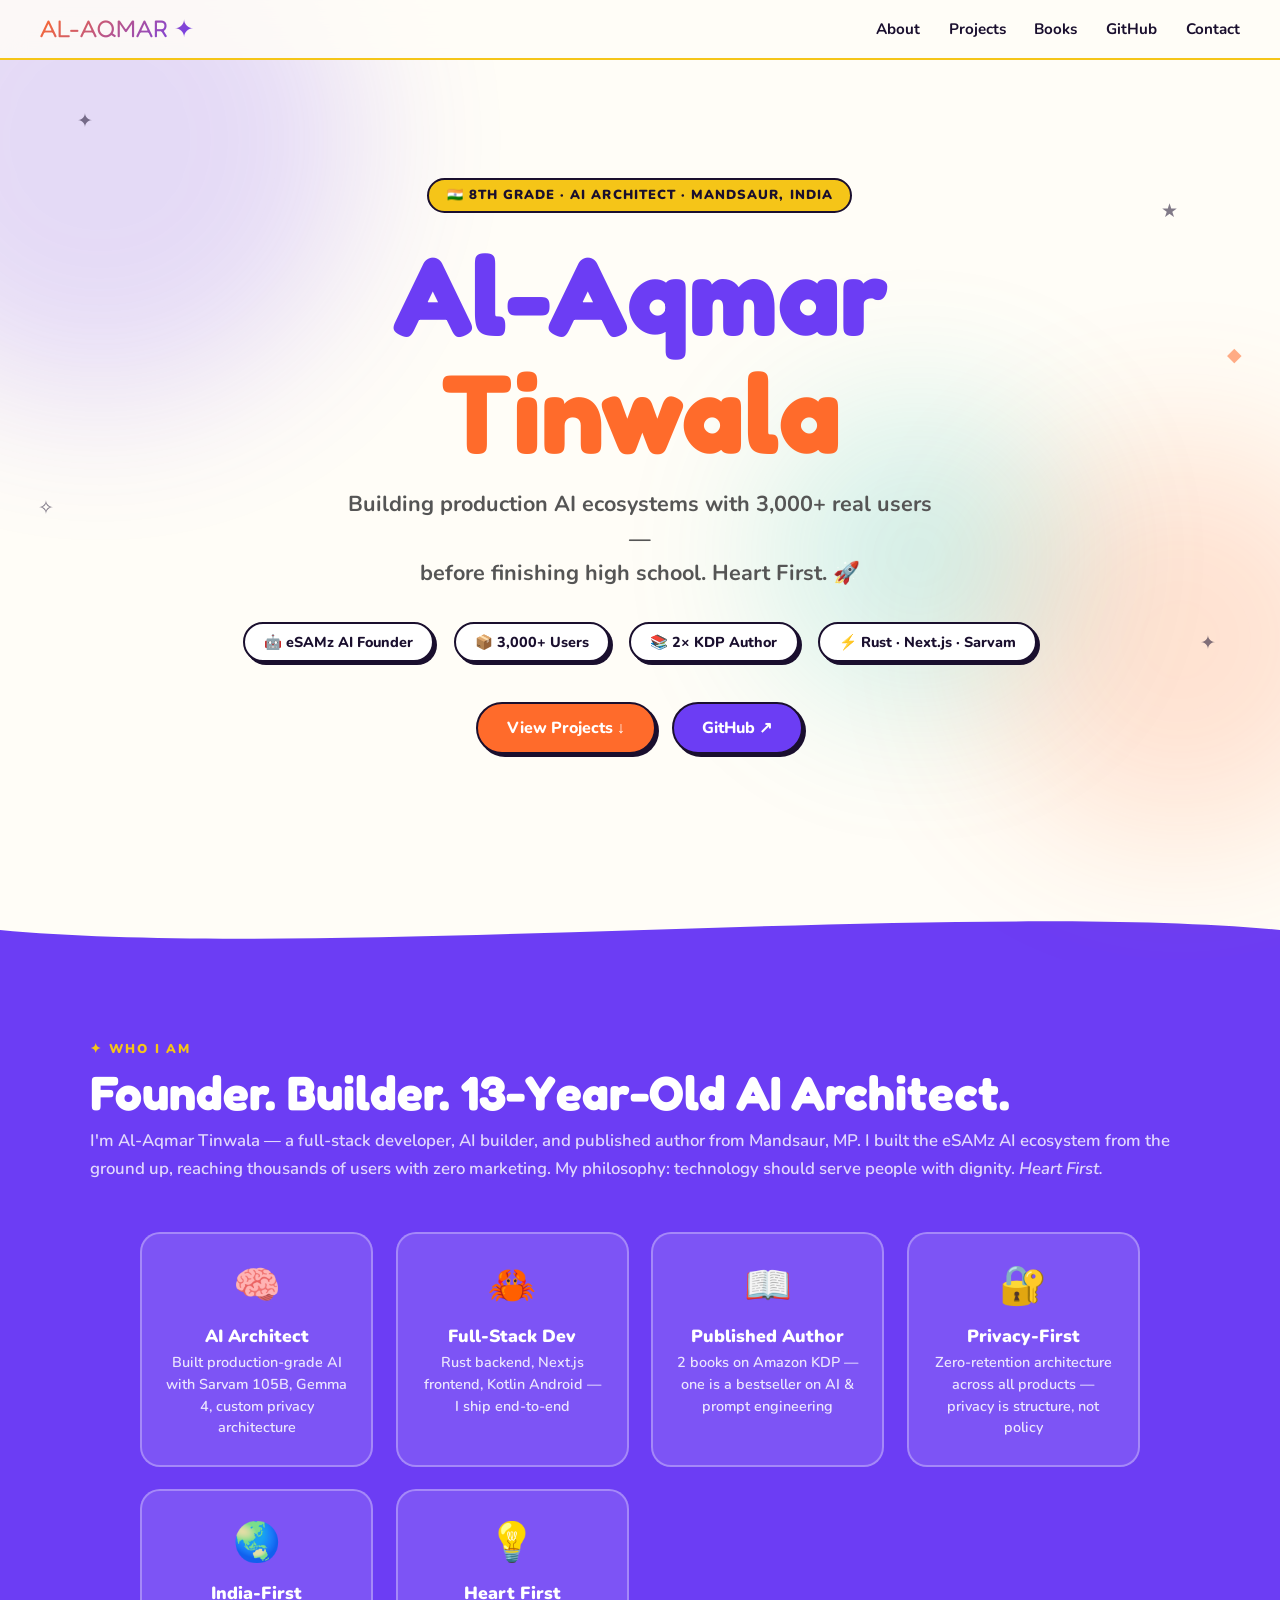
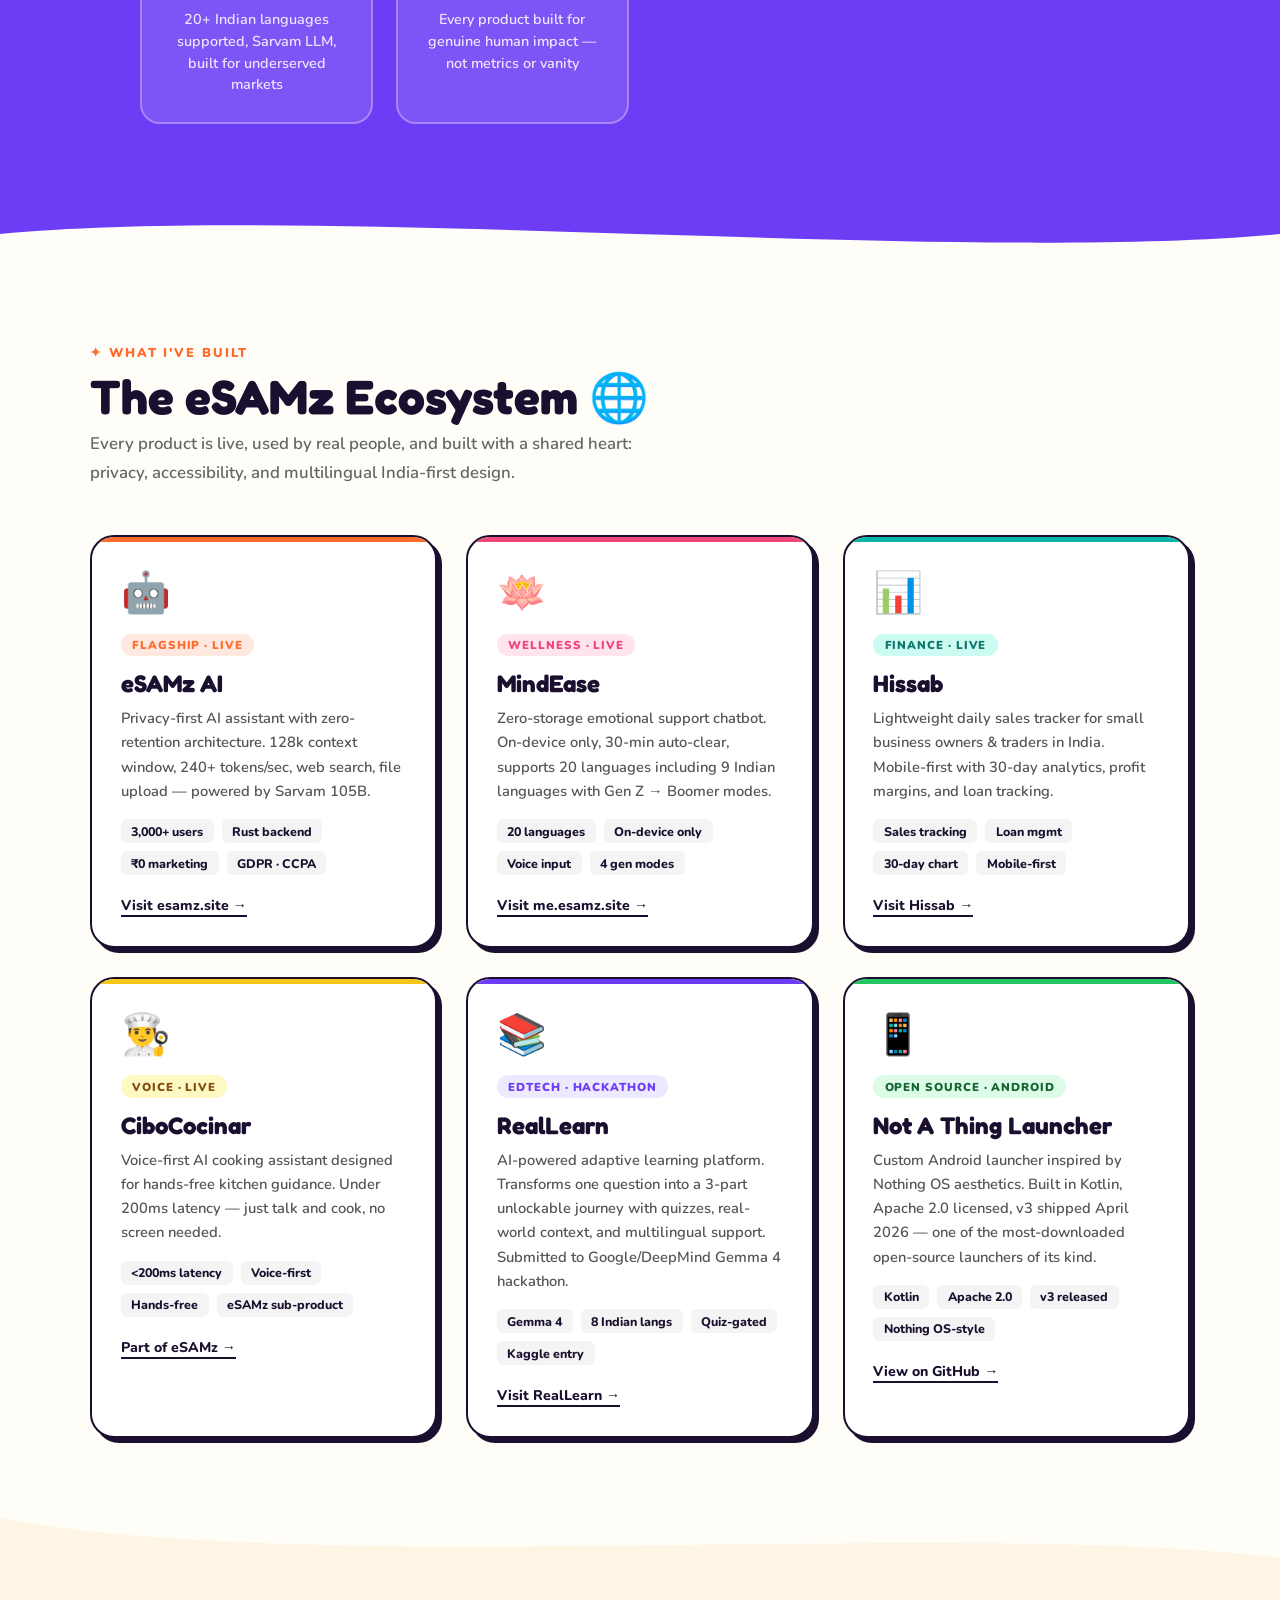
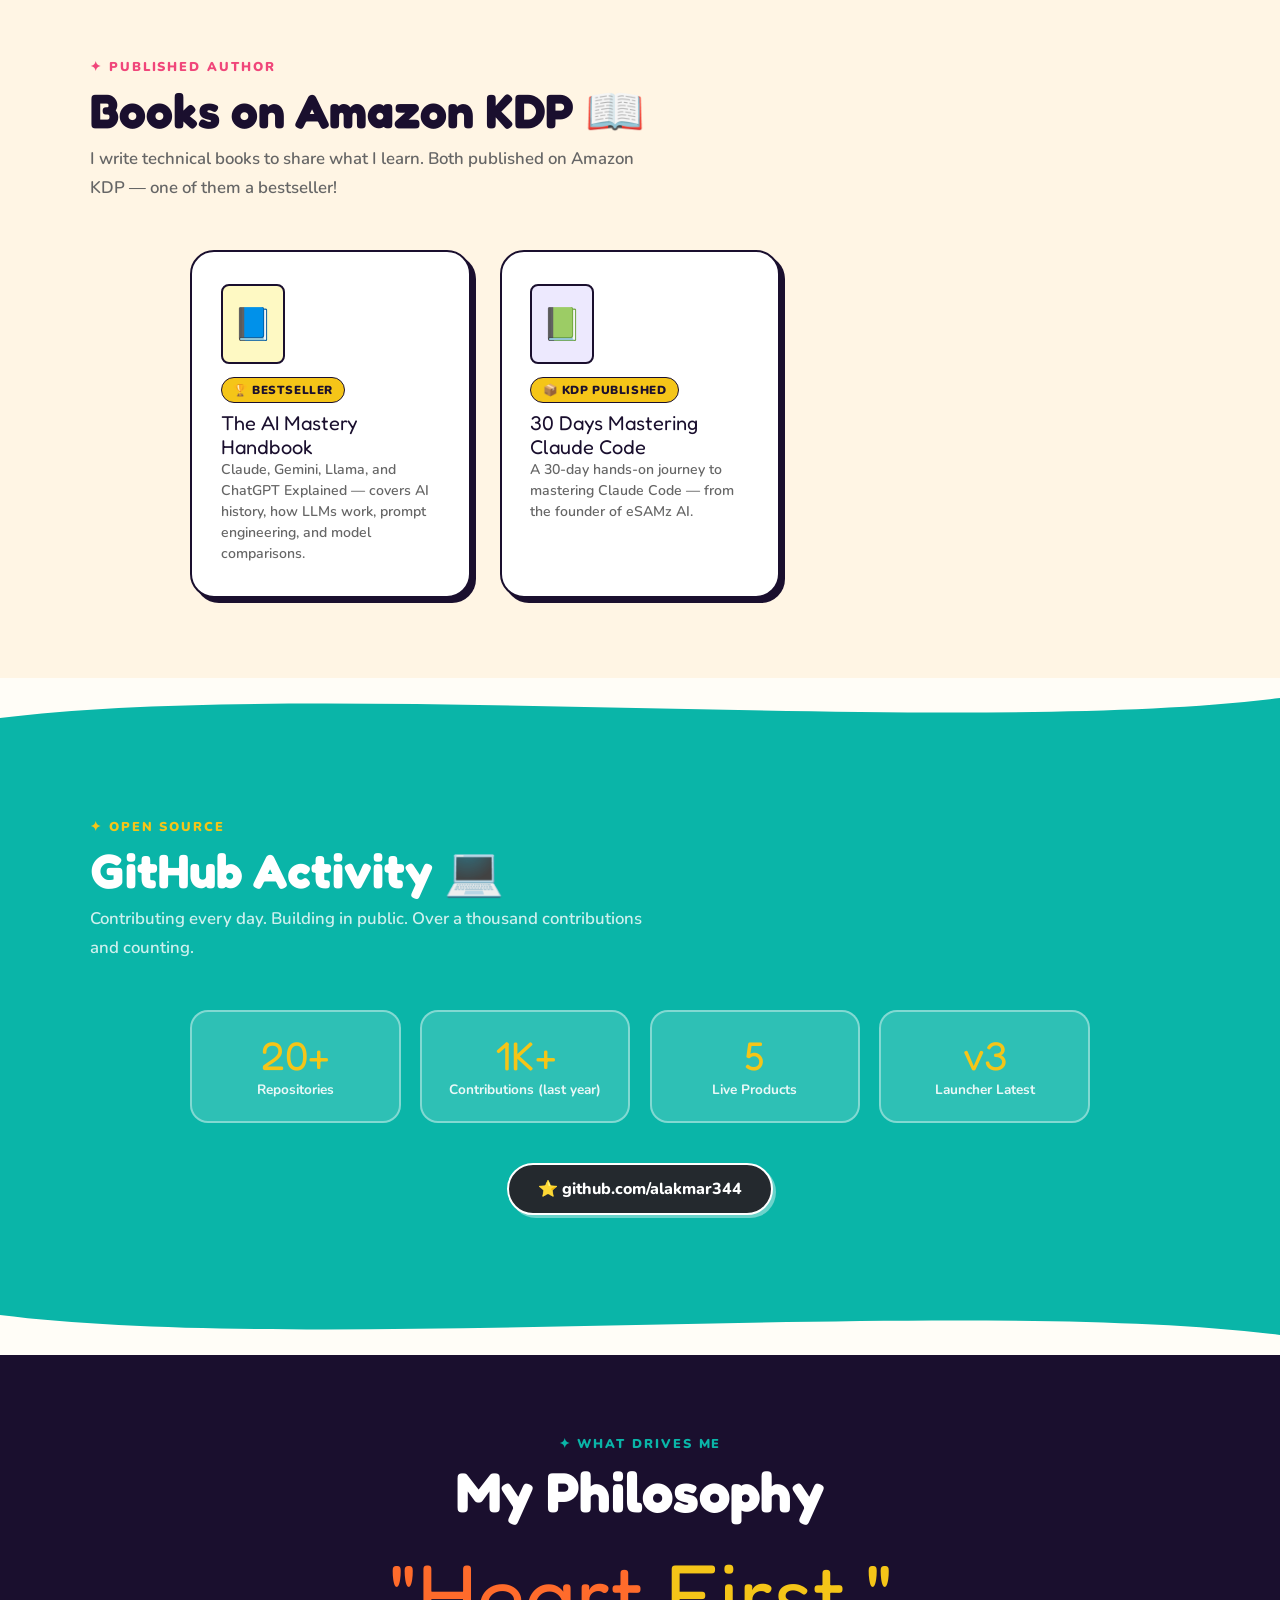
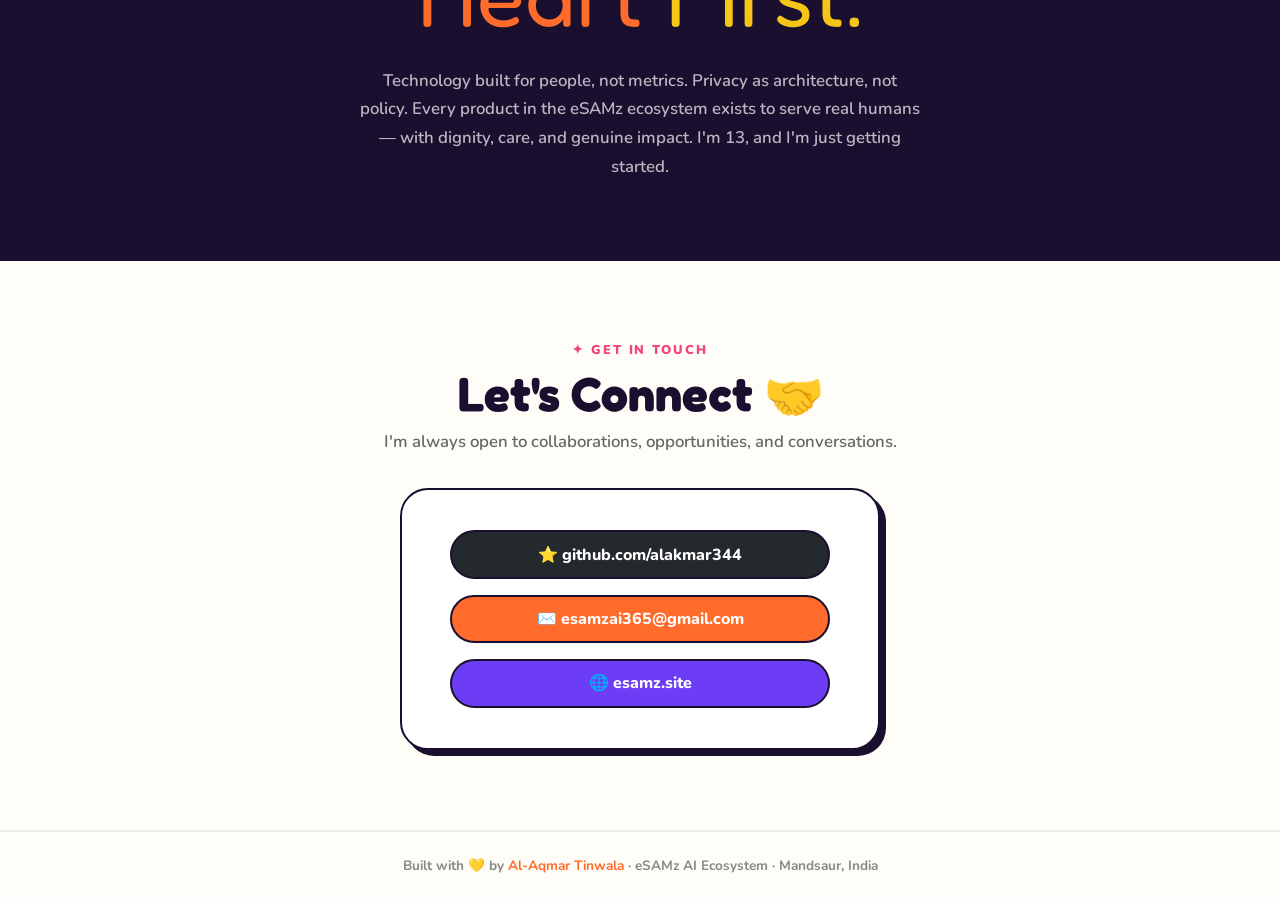
==== commit 8ad4b221: "Rename portfolio.html to Index.html" ====
--- a/Index.html
+++ b/Index.html
@@ -3,19 +3,20 @@
 <head>
 <meta charset="UTF-8">
 <meta name="viewport" content="width=device-width, initial-scale=1.0">
-<title>Alakmar Tinwala — AI Builder</title>
+<title>Al-Aqmar Tinwala — AI Architect & Builder</title>
 <link rel="preconnect" href="https://fonts.googleapis.com">
-<link href="https://fonts.googleapis.com/css2?family=DM+Serif+Display:ital@0;1&family=Syne:wght@400;500;700;800&family=DM+Mono:wght@300;400&display=swap" rel="stylesheet">
+<link href="https://fonts.googleapis.com/css2?family=Fredoka+One&family=Nunito:wght@400;600;700;800;900&family=Space+Mono:wght@400;700&display=swap" rel="stylesheet">
 <style>
   :root {
-    --cream: #f5f0e8;
-    --ink: #0d0d0d;
-    --rust: #c4522a;
-    --gold: #b89a5a;
-    --glass-bg: rgba(245,240,232,0.12);
-    --glass-border: rgba(245,240,232,0.22);
-    --glass-shadow: 0 8px 64px rgba(0,0,0,0.28), inset 0 1px 0 rgba(255,255,255,0.12);
-    --liquid-bg: rgba(196,82,42,0.08);
+    --orange:  #FF6B2B;
+    --purple:  #6C3DF4;
+    --teal:    #0AB5A8;
+    --yellow:  #F5C518;
+    --pink:    #F0467A;
+    --green:   #22C55E;
+    --cream:   #FFFDF7;
+    --dark:    #1A0F2E;
+    --card-bg: #FFFFFF;
   }
 
   *, *::before, *::after { box-sizing: border-box; margin: 0; padding: 0; }
@@ -23,922 +24,825 @@
   html { scroll-behavior: smooth; }
 
   body {
-    background: #080704;
-    color: var(--cream);
-    font-family: 'Syne', sans-serif;
+    font-family: 'Nunito', sans-serif;
+    background: var(--cream);
+    color: var(--dark);
     overflow-x: hidden;
-    cursor: none;
-  }
-
-  /* CUSTOM CURSOR */
-  .cursor {
-    position: fixed; width: 10px; height: 10px;
-    background: var(--rust); border-radius: 50%;
-    pointer-events: none; z-index: 9999;
-    transform: translate(-50%,-50%);
-    transition: width 0.2s, height 0.2s, background 0.2s;
-    mix-blend-mode: screen;
-  }
-  .cursor-trail {
-    position: fixed; width: 36px; height: 36px;
-    border: 1px solid rgba(196,82,42,0.4);
+  }
+
+  /* ── FLOATING BLOBS ── */
+  .blob {
+    position: fixed;
     border-radius: 50%;
-    pointer-events: none; z-index: 9998;
-    transform: translate(-50%,-50%);
-    transition: transform 0.15s ease, width 0.3s, height 0.3s;
-  }
-
-  /* SCAN LINES OVERLAY */
-  body::before {
-    content: '';
-    position: fixed; inset: 0;
-    background: repeating-linear-gradient(
-      0deg,
-      transparent,
-      transparent 2px,
-      rgba(0,0,0,0.04) 2px,
-      rgba(0,0,0,0.04) 4px
-    );
-    pointer-events: none; z-index: 1000;
-  }
-
-  /* NOISE GRAIN */
-  body::after {
-    content: '';
-    position: fixed; inset: 0;
-    background-image: url("data:image/svg+xml,%3Csvg viewBox='0 0 256 256' xmlns='http://www.w3.org/2000/svg'%3E%3Cfilter id='noise'%3E%3CfeTurbulence type='fractalNoise' baseFrequency='0.9' numOctaves='4' stitchTiles='stitch'/%3E%3C/filter%3E%3Crect width='100%25' height='100%25' filter='url(%23noise)' opacity='0.04'/%3E%3C/svg%3E");
-    pointer-events: none; z-index: 999; opacity: 0.6;
-  }
-
-  /* AMBIENT ORBS */
-  .orb {
-    position: fixed; border-radius: 50%;
-    filter: blur(120px); pointer-events: none; z-index: 0;
-  }
-  .orb-1 { width: 600px; height: 600px; background: radial-gradient(circle, rgba(196,82,42,0.18) 0%, transparent 70%); top: -200px; right: -150px; animation: drift1 18s ease-in-out infinite alternate; }
-  .orb-2 { width: 500px; height: 500px; background: radial-gradient(circle, rgba(184,154,90,0.10) 0%, transparent 70%); bottom: 10%; left: -100px; animation: drift2 22s ease-in-out infinite alternate; }
-  .orb-3 { width: 300px; height: 300px; background: radial-gradient(circle, rgba(196,82,42,0.08) 0%, transparent 70%); top: 50%; left: 40%; animation: drift3 15s ease-in-out infinite alternate; }
-
-  @keyframes drift1 { to { transform: translate(80px, 120px); } }
-  @keyframes drift2 { to { transform: translate(60px, -80px); } }
-  @keyframes drift3 { to { transform: translate(-40px, 60px); } }
+    filter: blur(80px);
+    opacity: 0.18;
+    pointer-events: none;
+    z-index: 0;
+    animation: blobDrift 12s ease-in-out infinite alternate;
+  }
+  .blob1 { width:520px;height:520px;background:var(--purple);top:-120px;left:-160px; }
+  .blob2 { width:400px;height:400px;background:var(--orange);bottom:60px;right:-100px;animation-delay:3s; }
+  .blob3 { width:300px;height:300px;background:var(--teal);top:45%;left:60%;animation-delay:6s; }
+
+  @keyframes blobDrift {
+    from { transform: translate(0,0) scale(1); }
+    to   { transform: translate(30px,40px) scale(1.08); }
+  }
+
+  /* ── STARS DECORATION ── */
+  .star {
+    position: fixed;
+    pointer-events: none;
+    font-size: 1.2rem;
+    animation: starFloat 6s ease-in-out infinite alternate;
+    z-index: 0;
+    opacity: 0.55;
+  }
+  @keyframes starFloat {
+    from { transform: translateY(0) rotate(0deg); }
+    to   { transform: translateY(-18px) rotate(20deg); }
+  }
 
   /* ── NAV ── */
   nav {
-    position: fixed; top: 0; left: 0; right: 0; z-index: 500;
+    position: fixed; top: 0; left: 0; right: 0;
+    z-index: 100;
     display: flex; align-items: center; justify-content: space-between;
-    padding: 24px 48px;
-    background: rgba(8,7,4,0.6);
-    backdrop-filter: blur(20px) saturate(1.4);
-    border-bottom: 1px solid rgba(245,240,232,0.06);
+    padding: 0.9rem 2.5rem;
+    background: rgba(255,253,247,0.85);
+    backdrop-filter: blur(12px);
+    border-bottom: 2.5px solid var(--yellow);
   }
   .nav-logo {
-    font-family: 'DM Serif Display', serif;
-    font-size: 1.1rem; color: var(--cream);
-    text-decoration: none; letter-spacing: 0.02em;
-  }
-  .nav-logo span { color: var(--rust); }
-  .nav-links { display: flex; gap: 40px; list-style: none; }
+    font-family: 'Fredoka One', cursive;
+    font-size: 1.5rem;
+    background: linear-gradient(135deg, var(--orange), var(--purple));
+    -webkit-background-clip: text; -webkit-text-fill-color: transparent;
+  }
+  .nav-links { display: flex; gap: 1.8rem; list-style: none; }
   .nav-links a {
-    color: rgba(245,240,232,0.5); text-decoration: none;
-    font-size: 0.75rem; letter-spacing: 0.15em; text-transform: uppercase;
-    font-weight: 500; transition: color 0.2s;
-  }
-  .nav-links a:hover { color: var(--cream); }
-  .nav-dot {
-    width: 8px; height: 8px; border-radius: 50%;
-    background: var(--rust);
-    box-shadow: 0 0 12px var(--rust);
-    animation: pulse 2s ease-in-out infinite;
-  }
-  @keyframes pulse {
-    0%, 100% { opacity: 1; box-shadow: 0 0 12px var(--rust); }
-    50% { opacity: 0.5; box-shadow: 0 0 4px var(--rust); }
-  }
-
-  /* ── SECTIONS ── */
-  section { position: relative; z-index: 10; }
+    text-decoration: none;
+    color: var(--dark);
+    font-weight: 700;
+    font-size: 0.95rem;
+    transition: color 0.2s;
+    position: relative;
+  }
+  .nav-links a::after {
+    content: '';
+    position: absolute; bottom: -3px; left: 0; right: 0;
+    height: 2.5px;
+    border-radius: 99px;
+    background: var(--orange);
+    transform: scaleX(0);
+    transition: transform 0.2s;
+  }
+  .nav-links a:hover { color: var(--orange); }
+  .nav-links a:hover::after { transform: scaleX(1); }
 
   /* ── HERO ── */
   #hero {
+    position: relative;
     min-height: 100vh;
+    display: flex;
+    flex-direction: column;
+    justify-content: center;
+    align-items: center;
+    text-align: center;
+    padding: 6rem 2rem 4rem;
+    z-index: 1;
+  }
+
+  .hero-badge {
+    display: inline-block;
+    background: var(--yellow);
+    color: var(--dark);
+    font-weight: 900;
+    font-size: 0.82rem;
+    letter-spacing: 0.08em;
+    text-transform: uppercase;
+    padding: 0.4rem 1.1rem;
+    border-radius: 99px;
+    border: 2.5px solid var(--dark);
+    margin-bottom: 1.4rem;
+    animation: popIn 0.6s cubic-bezier(0.34,1.56,0.64,1) 0.2s both;
+  }
+
+  .hero-name {
+    font-family: 'Fredoka One', cursive;
+    font-size: clamp(3.2rem, 9vw, 7rem);
+    line-height: 1.05;
+    margin-bottom: 1rem;
+    animation: popIn 0.7s cubic-bezier(0.34,1.56,0.64,1) 0.35s both;
+  }
+  .hero-name span { display: block; }
+  .hero-name .line1 { color: var(--purple); }
+  .hero-name .line2 { color: var(--orange); }
+
+  .hero-sub {
+    font-size: clamp(1rem, 2.5vw, 1.35rem);
+    font-weight: 700;
+    color: #555;
+    max-width: 600px;
+    margin-bottom: 2rem;
+    line-height: 1.6;
+    animation: popIn 0.7s cubic-bezier(0.34,1.56,0.64,1) 0.5s both;
+  }
+
+  .hero-stats {
+    display: flex;
+    gap: 1.2rem;
+    flex-wrap: wrap;
+    justify-content: center;
+    margin-bottom: 2.5rem;
+    animation: popIn 0.7s cubic-bezier(0.34,1.56,0.64,1) 0.65s both;
+  }
+  .stat-pill {
+    background: var(--card-bg);
+    border: 2.5px solid var(--dark);
+    border-radius: 99px;
+    padding: 0.5rem 1.2rem;
+    font-weight: 800;
+    font-size: 0.9rem;
+    box-shadow: 3px 3px 0 var(--dark);
+    display: flex; align-items: center; gap: 0.4rem;
+  }
+
+  .hero-cta {
+    display: flex; gap: 1rem; flex-wrap: wrap; justify-content: center;
+    animation: popIn 0.7s cubic-bezier(0.34,1.56,0.64,1) 0.8s both;
+  }
+  .btn {
+    display: inline-flex; align-items: center; gap: 0.5rem;
+    padding: 0.8rem 1.8rem;
+    border-radius: 99px;
+    font-weight: 800;
+    font-size: 1rem;
+    font-family: 'Nunito', sans-serif;
+    cursor: pointer;
+    text-decoration: none;
+    border: 2.5px solid var(--dark);
+    transition: transform 0.15s, box-shadow 0.15s;
+  }
+  .btn:hover { transform: translate(-2px,-3px); box-shadow: 5px 5px 0 var(--dark); }
+  .btn-primary { background: var(--orange); color: #fff; box-shadow: 3px 3px 0 var(--dark); }
+  .btn-secondary { background: var(--purple); color: #fff; box-shadow: 3px 3px 0 var(--dark); }
+
+  /* wavy divider */
+  .wave { display: block; width: 100%; line-height: 0; }
+
+  /* ── SECTION WRAPPER ── */
+  section { position: relative; z-index: 1; padding: 5rem 2rem; }
+  .section-label {
+    font-size: 0.8rem;
+    font-weight: 900;
+    text-transform: uppercase;
+    letter-spacing: 0.15em;
+    margin-bottom: 0.5rem;
+  }
+  .section-title {
+    font-family: 'Fredoka One', cursive;
+    font-size: clamp(2rem, 5vw, 3rem);
+    margin-bottom: 0.5rem;
+    line-height: 1.1;
+  }
+  .section-intro {
+    font-size: 1.05rem;
+    color: #666;
+    max-width: 560px;
+    margin-bottom: 3rem;
+    line-height: 1.7;
+    font-weight: 600;
+  }
+
+  /* ── ABOUT ── */
+  #about { background: var(--purple); color: #fff; }
+  #about .section-label { color: var(--yellow); }
+  #about .section-title { color: #fff; }
+  #about .section-intro { color: rgba(255,255,255,0.8); max-width: 100%; }
+  .about-grid {
     display: grid;
-    place-items: center;
-    padding: 120px 48px 80px;
-  }
-  .hero-inner {
-    max-width: 1100px; width: 100%;
-    display: grid; grid-template-columns: 1fr 1fr;
-    gap: 80px; align-items: center;
-  }
-  .hero-tag {
-    display: inline-flex; align-items: center; gap: 10px;
-    font-family: 'DM Mono', monospace;
-    font-size: 0.7rem; letter-spacing: 0.2em; text-transform: uppercase;
-    color: var(--rust); margin-bottom: 28px;
-  }
-  .hero-tag::before {
-    content: ''; display: block; width: 24px; height: 1px; background: var(--rust);
-  }
-  .hero-name {
-    font-family: 'DM Serif Display', serif;
-    font-size: clamp(3rem, 6vw, 5.5rem);
-    line-height: 1.05; color: var(--cream);
-    margin-bottom: 8px;
-  }
-  .hero-name em { color: var(--rust); font-style: italic; }
-  .hero-title {
-    font-size: 0.85rem; letter-spacing: 0.18em; text-transform: uppercase;
-    color: rgba(245,240,232,0.45); font-weight: 500; margin-bottom: 32px;
-  }
-  .hero-desc {
-    font-size: 1rem; line-height: 1.75;
-    color: rgba(245,240,232,0.65); max-width: 440px;
-    margin-bottom: 48px;
-  }
-  .hero-ctas { display: flex; gap: 16px; flex-wrap: wrap; }
-  .btn-primary {
-    padding: 14px 32px; background: var(--rust);
-    color: var(--cream); border: none; font-family: 'Syne', sans-serif;
-    font-size: 0.8rem; letter-spacing: 0.12em; text-transform: uppercase;
-    font-weight: 700; cursor: none; text-decoration: none;
-    transition: background 0.2s, transform 0.2s;
-    clip-path: polygon(0 0, calc(100% - 10px) 0, 100% 10px, 100% 100%, 10px 100%, 0 calc(100% - 10px));
-  }
-  .btn-primary:hover { background: #d45e34; transform: translateY(-2px); }
-  .btn-ghost {
-    padding: 13px 32px; background: transparent;
-    color: var(--cream); border: 1px solid rgba(245,240,232,0.2);
-    font-family: 'Syne', sans-serif; font-size: 0.8rem;
-    letter-spacing: 0.12em; text-transform: uppercase;
-    font-weight: 700; cursor: none; text-decoration: none;
-    transition: border-color 0.2s, transform 0.2s;
-    clip-path: polygon(0 0, calc(100% - 10px) 0, 100% 10px, 100% 100%, 10px 100%, 0 calc(100% - 10px));
-  }
-  .btn-ghost:hover { border-color: var(--rust); transform: translateY(-2px); }
-
-  /* HERO STATS */
-  .hero-stats {
-    display: flex; flex-direction: column; gap: 24px;
-  }
-  .stat-card {
-    background: var(--glass-bg);
-    border: 1px solid var(--glass-border);
-    backdrop-filter: blur(32px) saturate(1.6);
-    box-shadow: var(--glass-shadow);
-    padding: 28px 32px;
-    position: relative; overflow: hidden;
-    clip-path: polygon(0 0, calc(100% - 16px) 0, 100% 16px, 100% 100%, 16px 100%, 0 calc(100% - 16px));
-    transition: transform 0.3s, box-shadow 0.3s;
-  }
-  .stat-card:hover { transform: translateY(-4px); box-shadow: 0 16px 80px rgba(0,0,0,0.4), inset 0 1px 0 rgba(255,255,255,0.15); }
-  .stat-card::before {
-    content: '';
-    position: absolute; inset: 0;
-    background: linear-gradient(135deg, rgba(196,82,42,0.06) 0%, transparent 60%);
-    pointer-events: none;
-  }
-  .stat-num {
-    font-family: 'DM Serif Display', serif;
-    font-size: 2.8rem; color: var(--cream);
-    line-height: 1;
-  }
-  .stat-num span { color: var(--rust); }
-  .stat-label {
-    font-size: 0.72rem; letter-spacing: 0.16em; text-transform: uppercase;
-    color: rgba(245,240,232,0.45); margin-top: 6px; font-weight: 500;
-  }
-
-  /* ── SECTION HEADER ── */
-  .section-header {
-    display: flex; align-items: center; gap: 20px;
-    margin-bottom: 64px;
-  }
-  .section-num {
-    font-family: 'DM Mono', monospace;
-    font-size: 0.7rem; color: var(--rust); letter-spacing: 0.2em;
-  }
-  .section-title {
-    font-family: 'DM Serif Display', serif;
-    font-size: clamp(2rem, 4vw, 3rem); color: var(--cream);
-  }
-  .section-line {
-    flex: 1; height: 1px;
-    background: linear-gradient(90deg, rgba(245,240,232,0.15), transparent);
-  }
-
-  /* ── SKILLS ── */
-  #skills { padding: 120px 48px; }
-  .skills-inner { max-width: 1100px; margin: 0 auto; }
-  .skills-grid {
-    display: grid; grid-template-columns: repeat(3, 1fr); gap: 24px;
-  }
-  .skill-card {
-    background: var(--glass-bg);
-    border: 1px solid var(--glass-border);
-    backdrop-filter: blur(24px) saturate(1.5);
-    box-shadow: var(--glass-shadow);
-    padding: 36px 32px;
-    clip-path: polygon(0 0, calc(100% - 14px) 0, 100% 14px, 100% 100%, 0 100%);
-    transition: transform 0.3s, background 0.3s;
-    position: relative; overflow: hidden;
-  }
-  .skill-card:hover {
-    transform: translateY(-6px);
-    background: rgba(196,82,42,0.10);
-  }
-  .skill-card::after {
-    content: '';
-    position: absolute; top: 0; right: 0;
-    width: 14px; height: 14px;
-    background: var(--rust); opacity: 0.5;
-    clip-path: polygon(100% 0, 100% 100%, 0 0);
-  }
-  .skill-icon {
-    font-size: 1.8rem; margin-bottom: 20px;
-    display: block;
-  }
-  .skill-name {
-    font-family: 'DM Serif Display', serif;
-    font-size: 1.3rem; color: var(--cream);
-    margin-bottom: 20px;
-  }
-  .skill-list { list-style: none; }
-  .skill-list li {
-    font-size: 0.8rem; color: rgba(245,240,232,0.55);
-    padding: 6px 0; border-bottom: 1px solid rgba(245,240,232,0.06);
-    display: flex; align-items: center; gap: 10px; font-weight: 400;
-  }
-  .skill-list li::before {
-    content: ''; display: block;
-    width: 4px; height: 4px; border-radius: 50%;
-    background: var(--rust); flex-shrink: 0;
-  }
+    grid-template-columns: repeat(auto-fit, minmax(220px,1fr));
+    gap: 1.4rem;
+    max-width: 1000px;
+    margin: 0 auto;
+  }
+  .about-card {
+    background: rgba(255,255,255,0.12);
+    border: 2px solid rgba(255,255,255,0.3);
+    border-radius: 20px;
+    padding: 1.6rem 1.4rem;
+    transition: transform 0.2s, background 0.2s;
+    text-align: center;
+  }
+  .about-card:hover { transform: translateY(-6px); background: rgba(255,255,255,0.2); }
+  .about-card .icon { font-size: 2.4rem; margin-bottom: 0.7rem; }
+  .about-card h3 { font-size: 1.1rem; font-weight: 900; margin-bottom: 0.3rem; }
+  .about-card p { font-size: 0.9rem; opacity: 0.85; font-weight: 600; line-height: 1.5; }
 
   /* ── PROJECTS ── */
-  #projects { padding: 120px 48px; }
-  .projects-inner { max-width: 1100px; margin: 0 auto; }
-  .projects-list { display: flex; flex-direction: column; gap: 40px; }
+  #projects { background: var(--cream); }
+  #projects .section-label { color: var(--orange); }
+  #projects .section-title { color: var(--dark); }
+  .projects-grid {
+    display: grid;
+    grid-template-columns: repeat(auto-fill, minmax(300px,1fr));
+    gap: 1.8rem;
+    max-width: 1100px;
+    margin: 0 auto;
+  }
   .project-card {
-    background: var(--glass-bg);
-    border: 1px solid var(--glass-border);
-    backdrop-filter: blur(32px) saturate(1.6);
-    box-shadow: var(--glass-shadow);
-    padding: 48px;
-    display: grid; grid-template-columns: 1fr 1.2fr;
-    gap: 60px; align-items: center;
-    position: relative; overflow: hidden;
-    transition: transform 0.3s;
-  }
-  .project-card:hover { transform: translateY(-4px); }
+    background: var(--card-bg);
+    border: 2.5px solid var(--dark);
+    border-radius: 24px;
+    padding: 1.8rem;
+    box-shadow: 5px 5px 0 var(--dark);
+    transition: transform 0.2s, box-shadow 0.2s;
+    position: relative;
+    overflow: hidden;
+  }
   .project-card::before {
     content: '';
-    position: absolute; inset: 0;
-    background: linear-gradient(135deg, rgba(196,82,42,0.05) 0%, transparent 50%);
-    pointer-events: none;
-  }
-  .project-num {
-    font-family: 'DM Mono', monospace;
-    font-size: 0.65rem; letter-spacing: 0.2em; color: var(--rust);
-    margin-bottom: 16px; display: block;
-  }
-  .project-name {
-    font-family: 'DM Serif Display', serif;
-    font-size: 2.2rem; color: var(--cream); margin-bottom: 8px;
-  }
-  .project-role {
-    font-size: 0.72rem; letter-spacing: 0.16em; text-transform: uppercase;
-    color: rgba(245,240,232,0.4); margin-bottom: 24px; font-weight: 500;
-  }
-  .project-desc {
-    font-size: 0.9rem; line-height: 1.75;
-    color: rgba(245,240,232,0.6); margin-bottom: 28px;
-  }
-  .project-links { display: flex; gap: 16px; flex-wrap: wrap; }
+    position: absolute;
+    top: 0; left: 0; right: 0;
+    height: 5px;
+  }
+  .project-card:hover { transform: translate(-3px,-5px); box-shadow: 8px 8px 0 var(--dark); }
+
+  .card-accent-orange::before { background: var(--orange); }
+  .card-accent-purple::before { background: var(--purple); }
+  .card-accent-teal::before { background: var(--teal); }
+  .card-accent-pink::before { background: var(--pink); }
+  .card-accent-yellow::before { background: var(--yellow); }
+  .card-accent-green::before { background: var(--green); }
+
+  .project-emoji { font-size: 2.5rem; margin-bottom: 0.8rem; }
+  .project-tag {
+    display: inline-block;
+    font-size: 0.72rem;
+    font-weight: 900;
+    text-transform: uppercase;
+    letter-spacing: 0.08em;
+    padding: 0.2rem 0.7rem;
+    border-radius: 99px;
+    margin-bottom: 0.8rem;
+  }
+  .tag-orange { background: #FFE8DF; color: var(--orange); }
+  .tag-purple { background: #EDE9FE; color: var(--purple); }
+  .tag-teal   { background: #CCFBF1; color: #0F766E; }
+  .tag-pink   { background: #FFE4EF; color: var(--pink); }
+  .tag-yellow { background: #FEF9C3; color: #854D0E; }
+  .tag-green  { background: #DCFCE7; color: #166534; }
+
+  .project-card h3 {
+    font-family: 'Fredoka One', cursive;
+    font-size: 1.5rem;
+    margin-bottom: 0.5rem;
+    color: var(--dark);
+  }
+  .project-card p {
+    font-size: 0.92rem;
+    line-height: 1.65;
+    color: #555;
+    margin-bottom: 1rem;
+    font-weight: 600;
+  }
+  .project-metrics {
+    display: flex; flex-wrap: wrap; gap: 0.5rem;
+    margin-bottom: 1.2rem;
+  }
+  .metric {
+    font-size: 0.78rem;
+    font-weight: 800;
+    padding: 0.22rem 0.65rem;
+    border-radius: 6px;
+    background: #F4F4F5;
+    color: var(--dark);
+  }
   .project-link {
-    font-size: 0.72rem; letter-spacing: 0.12em; text-transform: uppercase;
-    color: var(--rust); text-decoration: none; font-weight: 700;
-    display: flex; align-items: center; gap: 6px;
-    border-bottom: 1px solid rgba(196,82,42,0.3);
-    padding-bottom: 2px;
-    transition: border-color 0.2s;
-  }
-  .project-link:hover { border-color: var(--rust); }
-  .project-meta { display: flex; flex-direction: column; gap: 16px; }
-  .meta-row {
-    display: flex; justify-content: space-between; align-items: flex-start;
-    padding: 16px 0; border-bottom: 1px solid rgba(245,240,232,0.08);
-  }
-  .meta-key {
-    font-size: 0.68rem; letter-spacing: 0.14em; text-transform: uppercase;
-    color: rgba(245,240,232,0.35); font-family: 'DM Mono', monospace;
-  }
-  .meta-val {
-    font-size: 0.82rem; color: var(--cream); text-align: right;
-    max-width: 60%; font-weight: 500;
-  }
-  .meta-val.highlight { color: var(--gold); }
-  .project-badges { display: flex; flex-wrap: wrap; gap: 8px; margin-top: 8px; }
-  .badge {
-    font-family: 'DM Mono', monospace;
-    font-size: 0.65rem; letter-spacing: 0.1em;
-    padding: 5px 12px;
-    border: 1px solid rgba(196,82,42,0.35);
-    color: var(--rust);
-    background: rgba(196,82,42,0.06);
-  }
-
-  /* ── ABOUT ── */
-  #about { padding: 120px 48px; }
-  .about-inner {
-    max-width: 1100px; margin: 0 auto;
-    display: grid; grid-template-columns: 1fr 1fr;
-    gap: 80px; align-items: start;
-  }
-  .about-text p {
-    font-size: 1rem; line-height: 1.85;
-    color: rgba(245,240,232,0.65); margin-bottom: 24px;
-  }
-  .about-text p strong { color: var(--cream); font-weight: 700; }
-  .about-facts { display: flex; flex-direction: column; gap: 1px; }
-  .fact-row {
-    display: flex; justify-content: space-between; align-items: center;
-    padding: 20px 24px;
-    background: var(--glass-bg);
-    border: 1px solid var(--glass-border);
-    backdrop-filter: blur(16px);
-    transition: background 0.2s;
-  }
-  .fact-row:hover { background: rgba(196,82,42,0.08); }
-  .fact-key {
-    font-family: 'DM Mono', monospace;
-    font-size: 0.68rem; letter-spacing: 0.15em; text-transform: uppercase;
-    color: rgba(245,240,232,0.4);
-  }
-  .fact-val { font-size: 0.88rem; color: var(--cream); font-weight: 500; }
+    display: inline-flex; align-items: center; gap: 0.4rem;
+    font-size: 0.88rem;
+    font-weight: 800;
+    text-decoration: none;
+    color: var(--dark);
+    border-bottom: 2px solid var(--dark);
+    transition: gap 0.2s;
+  }
+  .project-link:hover { gap: 0.7rem; }
+
+  /* ── BOOKS ── */
+  #books { background: #FFF5E4; }
+  #books .section-label { color: var(--pink); }
+  .books-grid {
+    display: grid;
+    grid-template-columns: repeat(auto-fill, minmax(280px,1fr));
+    gap: 1.8rem;
+    max-width: 900px;
+    margin: 0 auto;
+  }
+  .book-card {
+    background: var(--card-bg);
+    border: 2.5px solid var(--dark);
+    border-radius: 24px;
+    padding: 2rem 1.8rem;
+    box-shadow: 5px 5px 0 var(--dark);
+    transition: transform 0.2s, box-shadow 0.2s;
+    display: flex; flex-direction: column; gap: 0.8rem;
+  }
+  .book-card:hover { transform: translate(-3px,-5px); box-shadow: 8px 8px 0 var(--dark); }
+  .book-cover {
+    width: 64px; height: 80px;
+    border-radius: 8px;
+    display: flex; align-items: center; justify-content: center;
+    font-size: 2rem;
+    border: 2px solid var(--dark);
+    flex-shrink: 0;
+  }
+  .book-title {
+    font-family: 'Fredoka One', cursive;
+    font-size: 1.25rem;
+    line-height: 1.2;
+    color: var(--dark);
+  }
+  .book-sub {
+    font-size: 0.88rem;
+    color: #666;
+    font-weight: 600;
+    line-height: 1.5;
+  }
+  .book-badge {
+    display: inline-block;
+    background: var(--yellow);
+    color: var(--dark);
+    font-size: 0.73rem;
+    font-weight: 900;
+    letter-spacing: 0.05em;
+    text-transform: uppercase;
+    padding: 0.25rem 0.7rem;
+    border-radius: 99px;
+    border: 1.5px solid var(--dark);
+    width: fit-content;
+  }
+
+  /* ── GITHUB ── */
+  #github { background: var(--teal); color: #fff; }
+  #github .section-label { color: var(--yellow); }
+  #github .section-title { color: #fff; }
+  .gh-stats {
+    display: grid;
+    grid-template-columns: repeat(auto-fill, minmax(180px,1fr));
+    gap: 1.2rem;
+    max-width: 900px;
+    margin: 0 auto 2.5rem;
+  }
+  .gh-stat {
+    background: rgba(255,255,255,0.15);
+    border: 2px solid rgba(255,255,255,0.4);
+    border-radius: 18px;
+    padding: 1.4rem 1.2rem;
+    text-align: center;
+    transition: transform 0.2s;
+  }
+  .gh-stat:hover { transform: translateY(-5px); background: rgba(255,255,255,0.25); }
+  .gh-stat .num {
+    font-family: 'Fredoka One', cursive;
+    font-size: 2.5rem;
+    color: var(--yellow);
+    line-height: 1;
+    margin-bottom: 0.3rem;
+  }
+  .gh-stat p { font-size: 0.85rem; font-weight: 700; opacity: 0.9; }
+
+  /* ── PHILOSOPHY ── */
+  #philosophy { background: var(--dark); color: #fff; text-align: center; }
+  #philosophy .section-title { color: #fff; font-size: clamp(2rem,5vw,3.5rem); }
+  .philosophy-quote {
+    font-family: 'Fredoka One', cursive;
+    font-size: clamp(2.5rem, 7vw, 5.5rem);
+    line-height: 1.1;
+    margin: 1.5rem auto;
+    max-width: 800px;
+  }
+  .philosophy-quote .q1 { color: var(--orange); }
+  .philosophy-quote .q2 { color: var(--yellow); }
+  .philosophy-sub {
+    font-size: 1.05rem;
+    color: rgba(255,255,255,0.7);
+    max-width: 560px;
+    margin: 0 auto;
+    font-weight: 600;
+    line-height: 1.7;
+  }
 
   /* ── CONTACT ── */
-  #contact { padding: 120px 48px; }
-  .contact-inner {
-    max-width: 1100px; margin: 0 auto;
-    display: grid; grid-template-columns: 1fr 1fr;
-    gap: 80px; align-items: center;
-  }
-  .contact-headline {
-    font-family: 'DM Serif Display', serif;
-    font-size: clamp(2.4rem, 5vw, 4rem);
-    line-height: 1.1; color: var(--cream);
-    margin-bottom: 24px;
-  }
-  .contact-headline em { color: var(--rust); font-style: italic; }
-  .contact-sub {
-    font-size: 0.92rem; line-height: 1.75;
-    color: rgba(245,240,232,0.55); margin-bottom: 40px;
-  }
-  .contact-links { display: flex; flex-direction: column; gap: 4px; }
+  #contact { background: var(--cream); text-align: center; }
+  #contact .section-label { color: var(--pink); }
+  #contact .section-title { color: var(--dark); }
+  .contact-box {
+    display: inline-flex;
+    flex-direction: column;
+    align-items: center;
+    gap: 1rem;
+    background: var(--card-bg);
+    border: 2.5px solid var(--dark);
+    border-radius: 28px;
+    padding: 2.5rem 3rem;
+    box-shadow: 6px 6px 0 var(--dark);
+    max-width: 480px;
+    width: 100%;
+  }
   .contact-link {
-    display: flex; align-items: center; justify-content: space-between;
-    padding: 20px 24px;
-    background: var(--glass-bg);
-    border: 1px solid var(--glass-border);
-    backdrop-filter: blur(24px);
-    color: var(--cream); text-decoration: none;
-    font-size: 0.85rem; font-weight: 600;
-    transition: background 0.2s, transform 0.2s;
-  }
-  .contact-link:hover {
-    background: rgba(196,82,42,0.12);
-    transform: translateX(8px);
-  }
-  .contact-link-arrow { color: var(--rust); font-size: 1.1rem; }
-  .contact-link-sub {
-    font-size: 0.68rem; letter-spacing: 0.12em; text-transform: uppercase;
-    color: rgba(245,240,232,0.35); font-family: 'DM Mono', monospace;
-    margin-top: 2px;
-  }
+    display: flex; align-items: center; gap: 0.6rem;
+    text-decoration: none;
+    color: var(--dark);
+    font-weight: 800;
+    font-size: 1rem;
+    padding: 0.7rem 1.4rem;
+    border: 2px solid var(--dark);
+    border-radius: 99px;
+    transition: transform 0.2s, box-shadow 0.2s, background 0.2s;
+    width: 100%;
+    justify-content: center;
+  }
+  .contact-link:hover { transform: translate(-2px,-3px); box-shadow: 4px 4px 0 var(--dark); }
+  .link-gh   { background: #24292E; color: #fff; }
+  .link-mail { background: var(--orange); color: #fff; }
+  .link-site { background: var(--purple); color: #fff; }
 
   /* ── FOOTER ── */
   footer {
-    padding: 40px 48px;
-    border-top: 1px solid rgba(245,240,232,0.06);
-    display: flex; justify-content: space-between; align-items: center;
-  }
-  .footer-copy {
-    font-family: 'DM Mono', monospace;
-    font-size: 0.68rem; letter-spacing: 0.12em;
-    color: rgba(245,240,232,0.3);
-  }
-  .footer-mark {
-    font-family: 'DM Serif Display', serif;
-    font-size: 0.9rem; color: rgba(245,240,232,0.2);
-  }
-
-  /* ── SCROLL REVEAL ── */
+    text-align: center;
+    padding: 1.5rem;
+    font-size: 0.85rem;
+    font-weight: 700;
+    color: #888;
+    border-top: 2px solid #eee;
+    background: var(--cream);
+  }
+  footer span { color: var(--orange); }
+
+  /* ── UTILS ── */
+  .container { max-width: 1100px; margin: 0 auto; }
+  @keyframes popIn {
+    from { opacity: 0; transform: scale(0.8) translateY(20px); }
+    to   { opacity: 1; transform: scale(1) translateY(0); }
+  }
   .reveal {
-    opacity: 0; transform: translateY(32px);
-    transition: opacity 0.7s ease, transform 0.7s ease;
-  }
-  .reveal.visible { opacity: 1; transform: none; }
-
-  /* ── LIQUID GLASS DIVIDER ── */
-  .liq-divider {
-    width: 100%; height: 1px;
-    background: linear-gradient(90deg, transparent, rgba(196,82,42,0.4), rgba(184,154,90,0.3), transparent);
-    margin: 0;
-  }
-
-  /* ── RESPONSIVE ── */
-  @media (max-width: 900px) {
-    nav { padding: 20px 24px; }
-    .nav-links { display: none; }
-    #hero { padding: 100px 24px 60px; }
-    .hero-inner { grid-template-columns: 1fr; gap: 48px; }
-    .hero-stats { flex-direction: row; flex-wrap: wrap; }
-    .stat-card { flex: 1; min-width: 140px; }
-    #skills { padding: 80px 24px; }
-    .skills-grid { grid-template-columns: 1fr; }
-    #projects { padding: 80px 24px; }
-    .project-card { grid-template-columns: 1fr; gap: 32px; padding: 32px 24px; }
-    #about { padding: 80px 24px; }
-    .about-inner { grid-template-columns: 1fr; gap: 48px; }
-    #contact { padding: 80px 24px; }
-    .contact-inner { grid-template-columns: 1fr; gap: 48px; }
-    footer { padding: 32px 24px; flex-direction: column; gap: 8px; text-align: center; }
+    opacity: 0;
+    transform: translateY(30px);
+    transition: opacity 0.6s ease, transform 0.6s ease;
+  }
+  .reveal.visible {
+    opacity: 1;
+    transform: translateY(0);
+  }
+
+  @media (max-width: 640px) {
+    nav { padding: 0.8rem 1.2rem; }
+    .nav-links { gap: 1rem; }
+    .projects-grid { grid-template-columns: 1fr; }
+    .contact-box { padding: 1.8rem 1.5rem; }
   }
 </style>
 </head>
 <body>
 
-<div class="cursor" id="cursor"></div>
-<div class="cursor-trail" id="cursorTrail"></div>
-
-<div class="orb orb-1"></div>
-<div class="orb orb-2"></div>
-<div class="orb orb-3"></div>
+<!-- Background blobs -->
+<div class="blob blob1"></div>
+<div class="blob blob2"></div>
+<div class="blob blob3"></div>
+
+<!-- Floating stars -->
+<div class="star" style="top:12%;left:6%;animation-delay:0s">✦</div>
+<div class="star" style="top:22%;right:8%;animation-delay:1.5s">★</div>
+<div class="star" style="top:55%;left:3%;animation-delay:0.8s">✧</div>
+<div class="star" style="top:70%;right:5%;animation-delay:2.2s">✦</div>
+<div class="star" style="top:38%;right:3%;animation-delay:3s;color:var(--orange)">◆</div>
 
 <!-- NAV -->
 <nav>
-  <a href="#hero" class="nav-logo">Al<span>.</span></a>
+  <div class="nav-logo">AL-AQMAR ✦</div>
   <ul class="nav-links">
-    <li><a href="#skills">Stack</a></li>
-    <li><a href="#projects">Work</a></li>
     <li><a href="#about">About</a></li>
+    <li><a href="#projects">Projects</a></li>
+    <li><a href="#books">Books</a></li>
+    <li><a href="#github">GitHub</a></li>
     <li><a href="#contact">Contact</a></li>
   </ul>
-  <div class="nav-dot"></div>
 </nav>
 
 <!-- HERO -->
 <section id="hero">
-  <div class="hero-inner">
-    <div class="hero-left reveal">
-      <div class="hero-tag">Available for collaboration</div>
-      <h1 class="hero-name">Alakmar<br><em>Tinwala</em></h1>
-      <div class="hero-title">AI Builder · Full-Stack Developer · Author</div>
-      <p class="hero-desc">
-        13-year-old founder and developer from Mandsaur, India. I build privacy-first AI systems,
-        ship production apps on Rust backends, and author books about web development.
-        Currently growing eSAMz AI — India's ChatGPT for every person.
-      </p>
-      <div class="hero-ctas">
-        <a href="#projects" class="btn-primary">See My Work</a>
-        <a href="#contact" class="btn-ghost">Get in Touch</a>
-      </div>
-    </div>
-    <div class="hero-stats reveal">
-      <div class="stat-card">
-        <div class="stat-num">3<span>k+</span></div>
-        <div class="stat-label">Organic Users — eSAMz AI</div>
-      </div>
-      <div class="stat-card">
-        <div class="stat-num">0</div>
-        <div class="stat-label">Paid Marketing Spend</div>
-      </div>
-      <div class="stat-card">
-        <div class="stat-num"><span>∞</span></div>
-        <div class="stat-label">Context · Privacy-First Architecture</div>
+  <div class="hero-badge">🇮🇳 8th Grade · AI Architect · Mandsaur, India</div>
+  <h1 class="hero-name">
+    <span class="line1">Al-Aqmar</span>
+    <span class="line2">Tinwala</span>
+  </h1>
+  <p class="hero-sub">
+    Building production AI ecosystems with 3,000+ real users —<br>
+    before finishing high school. <strong>Heart First.</strong> 🚀
+  </p>
+  <div class="hero-stats">
+    <div class="stat-pill">🤖 eSAMz AI Founder</div>
+    <div class="stat-pill">📦 3,000+ Users</div>
+    <div class="stat-pill">📚 2× KDP Author</div>
+    <div class="stat-pill">⚡ Rust · Next.js · Sarvam</div>
+  </div>
+  <div class="hero-cta">
+    <a href="#projects" class="btn btn-primary">View Projects ↓</a>
+    <a href="https://github.com/alakmar344" target="_blank" class="btn btn-secondary">GitHub ↗</a>
+  </div>
+</section>
+
+<!-- wavy divider -->
+<svg class="wave" viewBox="0 0 1440 60" preserveAspectRatio="none" height="60" xmlns="http://www.w3.org/2000/svg">
+  <path d="M0,30 C360,60 1080,0 1440,30 L1440,60 L0,60 Z" fill="#6C3DF4"/>
+</svg>
+
+<!-- ABOUT -->
+<section id="about">
+  <div class="container">
+    <div class="section-label">✦ Who I Am</div>
+    <h2 class="section-title">Founder. Builder. 13-Year-Old AI Architect.</h2>
+    <p class="section-intro">
+      I'm Al-Aqmar Tinwala — a full-stack developer, AI builder, and published author from Mandsaur, MP. I built the eSAMz AI ecosystem from the ground up, reaching thousands of users with zero marketing. My philosophy: technology should serve people with dignity. <em>Heart First.</em>
+    </p>
+    <div class="about-grid">
+      <div class="about-card reveal">
+        <div class="icon">🧠</div>
+        <h3>AI Architect</h3>
+        <p>Built production-grade AI with Sarvam 105B, Gemma 4, custom privacy architecture</p>
+      </div>
+      <div class="about-card reveal">
+        <div class="icon">🦀</div>
+        <h3>Full-Stack Dev</h3>
+        <p>Rust backend, Next.js frontend, Kotlin Android — I ship end-to-end</p>
+      </div>
+      <div class="about-card reveal">
+        <div class="icon">📖</div>
+        <h3>Published Author</h3>
+        <p>2 books on Amazon KDP — one is a bestseller on AI & prompt engineering</p>
+      </div>
+      <div class="about-card reveal">
+        <div class="icon">🔐</div>
+        <h3>Privacy-First</h3>
+        <p>Zero-retention architecture across all products — privacy is structure, not policy</p>
+      </div>
+      <div class="about-card reveal">
+        <div class="icon">🌏</div>
+        <h3>India-First</h3>
+        <p>20+ Indian languages supported, Sarvam LLM, built for underserved markets</p>
+      </div>
+      <div class="about-card reveal">
+        <div class="icon">💡</div>
+        <h3>Heart First</h3>
+        <p>Every product built for genuine human impact — not metrics or vanity</p>
       </div>
     </div>
   </div>
 </section>
 
-<div class="liq-divider"></div>
-
-<!-- SKILLS -->
-<section id="skills">
-  <div class="skills-inner">
-    <div class="section-header reveal">
-      <span class="section-num">01 —</span>
-      <h2 class="section-title">Technical Stack</h2>
-      <div class="section-line"></div>
-    </div>
-    <div class="skills-grid">
-      <div class="skill-card reveal">
-        <span class="skill-icon">⚡</span>
-        <div class="skill-name">AI & LLM Systems</div>
-        <ul class="skill-list">
-          <li>Sarvam AI API Integration</li>
-          <li>Prompt Engineering & System Tuning</li>
-          <li>Privacy-First AI Architecture</li>
-          <li>Zero-Storage Session Design</li>
-          <li>Jailbreak Mitigation Systems</li>
-        </ul>
-      </div>
-      <div class="skill-card reveal">
-        <span class="skill-icon">🦀</span>
-        <div class="skill-name">Backend & Infrastructure</div>
-        <ul class="skill-list">
-          <li>Rust (primary backend language)</li>
-          <li>Python / FastAPI</li>
-          <li>Node.js / Express (legacy)</li>
-          <li>Vercel · Render deployment</li>
-          <li>MongoDB · REST APIs</li>
-        </ul>
-      </div>
-      <div class="skill-card reveal">
-        <span class="skill-icon">🌐</span>
-        <div class="skill-name">Frontend & Design</div>
-        <ul class="skill-list">
-          <li>Next.js · React</li>
-          <li>HTML5 / CSS3 / JavaScript ES6+</li>
-          <li>Three.js 3D interfaces</li>
-          <li>Glassmorphic & Retrofuturist UI</li>
-          <li>Mobile-first responsive design</li>
-        </ul>
-      </div>
-      <div class="skill-card reveal">
-        <span class="skill-icon">🔒</span>
-        <div class="skill-name">Security & Privacy</div>
-        <ul class="skill-list">
-          <li>CSP & HTTP Security Headers</li>
-          <li>PCI DSS SAQ A Compliance</li>
-          <li>GDPR-compliant session deletion</li>
-          <li>Penetration testing & incident response</li>
-          <li>Cashfree payments integration</li>
-        </ul>
-      </div>
-      <div class="skill-card reveal">
-        <span class="skill-icon">📱</span>
-        <div class="skill-name">Mobile & Open Source</div>
-        <ul class="skill-list">
-          <li>Android (Kotlin)</li>
-          <li>Custom launcher development</li>
-          <li>Apache-2.0 open source</li>
-          <li>GitHub version control</li>
-          <li>CI/CD pipeline management</li>
-        </ul>
-      </div>
-      <div class="skill-card reveal">
-        <span class="skill-icon">✍️</span>
-        <div class="skill-name">Writing & Education</div>
-        <ul class="skill-list">
-          <li>Published technical author</li>
-          <li>Web Wizardry: HTML, CSS & JS</li>
-          <li>Training data engineering (100K JSONL)</li>
-          <li>Fantasy novel author (The Last Heir of Valdris)</li>
-          <li>Technical documentation</li>
-        </ul>
-      </div>
+<svg class="wave" viewBox="0 0 1440 60" preserveAspectRatio="none" height="60" xmlns="http://www.w3.org/2000/svg">
+  <path d="M0,30 C360,0 1080,60 1440,30 L1440,0 L0,0 Z" fill="#6C3DF4"/>
+</svg>
+
+<!-- PROJECTS -->
+<section id="projects">
+  <div class="container">
+    <div class="section-label">✦ What I've Built</div>
+    <h2 class="section-title">The eSAMz Ecosystem 🌐</h2>
+    <p class="section-intro">Every product is live, used by real people, and built with a shared heart: privacy, accessibility, and multilingual India-first design.</p>
+    <div class="projects-grid">
+
+      <!-- eSAMz AI -->
+      <div class="project-card card-accent-orange reveal">
+        <div class="project-emoji">🤖</div>
+        <span class="project-tag tag-orange">Flagship · Live</span>
+        <h3>eSAMz AI</h3>
+        <p>Privacy-first AI assistant with zero-retention architecture. 128k context window, 240+ tokens/sec, web search, file upload — powered by Sarvam 105B.</p>
+        <div class="project-metrics">
+          <span class="metric">3,000+ users</span>
+          <span class="metric">Rust backend</span>
+          <span class="metric">₹0 marketing</span>
+          <span class="metric">GDPR · CCPA</span>
+        </div>
+        <a href="https://esamz.site" target="_blank" class="project-link">Visit esamz.site →</a>
+      </div>
+
+      <!-- MindEase -->
+      <div class="project-card card-accent-pink reveal">
+        <div class="project-emoji">🪷</div>
+        <span class="project-tag tag-pink">Wellness · Live</span>
+        <h3>MindEase</h3>
+        <p>Zero-storage emotional support chatbot. On-device only, 30-min auto-clear, supports 20 languages including 9 Indian languages with Gen Z → Boomer modes.</p>
+        <div class="project-metrics">
+          <span class="metric">20 languages</span>
+          <span class="metric">On-device only</span>
+          <span class="metric">Voice input</span>
+          <span class="metric">4 gen modes</span>
+        </div>
+        <a href="https://me.esamz.site" target="_blank" class="project-link">Visit me.esamz.site →</a>
+      </div>
+
+      <!-- Hissab -->
+      <div class="project-card card-accent-teal reveal">
+        <div class="project-emoji">📊</div>
+        <span class="project-tag tag-teal">Finance · Live</span>
+        <h3>Hissab</h3>
+        <p>Lightweight daily sales tracker for small business owners & traders in India. Mobile-first with 30-day analytics, profit margins, and loan tracking.</p>
+        <div class="project-metrics">
+          <span class="metric">Sales tracking</span>
+          <span class="metric">Loan mgmt</span>
+          <span class="metric">30-day chart</span>
+          <span class="metric">Mobile-first</span>
+        </div>
+        <a href="https://hissab-nu.vercel.app" target="_blank" class="project-link">Visit Hissab →</a>
+      </div>
+
+      <!-- CiboCocinar -->
+      <div class="project-card card-accent-yellow reveal">
+        <div class="project-emoji">👨‍🍳</div>
+        <span class="project-tag tag-yellow">Voice · Live</span>
+        <h3>CiboCocinar</h3>
+        <p>Voice-first AI cooking assistant designed for hands-free kitchen guidance. Under 200ms latency — just talk and cook, no screen needed.</p>
+        <div class="project-metrics">
+          <span class="metric">&lt;200ms latency</span>
+          <span class="metric">Voice-first</span>
+          <span class="metric">Hands-free</span>
+          <span class="metric">eSAMz sub-product</span>
+        </div>
+        <a href="https://esamz.site" target="_blank" class="project-link">Part of eSAMz →</a>
+      </div>
+
+      <!-- RealLearn -->
+      <div class="project-card card-accent-purple reveal">
+        <div class="project-emoji">📚</div>
+        <span class="project-tag tag-purple">EdTech · Hackathon</span>
+        <h3>RealLearn</h3>
+        <p>AI-powered adaptive learning platform. Transforms one question into a 3-part unlockable journey with quizzes, real-world context, and multilingual support. Submitted to Google/DeepMind Gemma 4 hackathon.</p>
+        <div class="project-metrics">
+          <span class="metric">Gemma 4</span>
+          <span class="metric">8 Indian langs</span>
+          <span class="metric">Quiz-gated</span>
+          <span class="metric">Kaggle entry</span>
+        </div>
+        <a href="https://reallearn-taupe.vercel.app" target="_blank" class="project-link">Visit RealLearn →</a>
+      </div>
+
+      <!-- Not A Thing Launcher -->
+      <div class="project-card card-accent-green reveal">
+        <div class="project-emoji">📱</div>
+        <span class="project-tag tag-green">Open Source · Android</span>
+        <h3>Not A Thing Launcher</h3>
+        <p>Custom Android launcher inspired by Nothing OS aesthetics. Built in Kotlin, Apache 2.0 licensed, v3 shipped April 2026 — one of the most-downloaded open-source launchers of its kind.</p>
+        <div class="project-metrics">
+          <span class="metric">Kotlin</span>
+          <span class="metric">Apache 2.0</span>
+          <span class="metric">v3 released</span>
+          <span class="metric">Nothing OS-style</span>
+        </div>
+        <a href="https://github.com/alakmar344" target="_blank" class="project-link">View on GitHub →</a>
+      </div>
+
     </div>
   </div>
 </section>
 
-<div class="liq-divider"></div>
-
-<!-- PROJECTS -->
-<section id="projects">
-  <div class="projects-inner">
-    <div class="section-header reveal">
-      <span class="section-num">02 —</span>
-      <h2 class="section-title">Featured Work</h2>
-      <div class="section-line"></div>
-    </div>
-    <div class="projects-list">
-
-      <!-- eSAMz -->
-      <div class="project-card reveal">
+<svg class="wave" viewBox="0 0 1440 60" preserveAspectRatio="none" height="60" xmlns="http://www.w3.org/2000/svg">
+  <path d="M0,0 C360,60 1080,0 1440,40 L1440,60 L0,60 Z" fill="#FFF5E4"/>
+</svg>
+
+<!-- BOOKS -->
+<section id="books">
+  <div class="container">
+    <div class="section-label">✦ Published Author</div>
+    <h2 class="section-title">Books on Amazon KDP 📖</h2>
+    <p class="section-intro">I write technical books to share what I learn. Both published on Amazon KDP — one of them a bestseller!</p>
+    <div class="books-grid">
+      <div class="book-card reveal">
+        <div class="book-cover" style="background:#FEF9C3">📘</div>
         <div>
-          <span class="project-num">PROJECT 01 · 2025–2026</span>
-          <h3 class="project-name">eSAMz AI</h3>
-          <div class="project-role">Founder · Sole Developer</div>
-          <p class="project-desc">
-            India's privacy-first AI chatbot — built as the ChatGPT for every person,
-            not just students. Features a Rust backend, Next.js frontend, and the Sarvam 105B model.
-            Zero data storage architecture — no conversation logs, no user tracking.
-            Reached 3,000+ organic users with zero paid marketing.
-          </p>
-          <div class="project-badges">
-            <span class="badge">Rust</span>
-            <span class="badge">Next.js</span>
-            <span class="badge">Sarvam 105B</span>
-            <span class="badge">MongoDB</span>
-            <span class="badge">Cashfree</span>
-            <span class="badge">Vercel</span>
-          </div>
-          <div class="project-links" style="margin-top:28px;">
-            <a href="https://esamz.site" target="_blank" class="project-link">esamz.site ↗</a>
-            <a href="https://esamz.info" target="_blank" class="project-link">esamz.info ↗</a>
-          </div>
+          <div class="book-badge">🏆 Bestseller</div>
+          <div class="book-title" style="margin-top:0.5rem">The AI Mastery Handbook</div>
+          <p class="book-sub">Claude, Gemini, Llama, and ChatGPT Explained — covers AI history, how LLMs work, prompt engineering, and model comparisons.</p>
         </div>
-        <div class="project-meta">
-          <div class="meta-row">
-            <span class="meta-key">Users</span>
-            <span class="meta-val highlight">3,000+ organic</span>
-          </div>
-          <div class="meta-row">
-            <span class="meta-key">Marketing Spend</span>
-            <span class="meta-val highlight">₹0</span>
-          </div>
-          <div class="meta-row">
-            <span class="meta-key">Backend</span>
-            <span class="meta-val">Rust (migrated from Python/FastAPI)</span>
-          </div>
-          <div class="meta-row">
-            <span class="meta-key">Model</span>
-            <span class="meta-val">Sarvam 105B</span>
-          </div>
-          <div class="meta-row">
-            <span class="meta-key">Privacy</span>
-            <span class="meta-val highlight">Zero storage · No logs</span>
-          </div>
-          <div class="meta-row">
-            <span class="meta-key">Pricing</span>
-            <span class="meta-val">Free · ₹99 · ₹199 · ₹499/mo</span>
-          </div>
+      </div>
+      <div class="book-card reveal">
+        <div class="book-cover" style="background:#EDE9FE">📗</div>
+        <div>
+          <div class="book-badge">📦 KDP Published</div>
+          <div class="book-title" style="margin-top:0.5rem">30 Days Mastering Claude Code</div>
+          <p class="book-sub">A 30-day hands-on journey to mastering Claude Code — from the founder of eSAMz AI.</p>
         </div>
       </div>
-
-      <!-- Not-a-thing-launcher -->
-      <div class="project-card reveal">
-        <div>
-          <span class="project-num">PROJECT 02 · 2026</span>
-          <h3 class="project-name">Not A Thing Launcher</h3>
-          <div class="project-role">Creator · Sole Developer · Open Source</div>
-          <p class="project-desc">
-            A custom Android launcher inspired by Nothing OS aesthetics — minimal, clean,
-            and brutally fast. Built in Kotlin and released open source under Apache-2.0.
-            v3 shipped April 2026 on GitHub.
-          </p>
-          <div class="project-badges">
-            <span class="badge">Kotlin</span>
-            <span class="badge">Android</span>
-            <span class="badge">Apache-2.0</span>
-            <span class="badge">Open Source</span>
-          </div>
-          <div class="project-links" style="margin-top:28px;">
-            <a href="https://github.com/alakmar344/not-a-thing-launcher" target="_blank" class="project-link">GitHub ↗</a>
-          </div>
-        </div>
-        <div class="project-meta">
-          <div class="meta-row">
-            <span class="meta-key">Platform</span>
-            <span class="meta-val">Android</span>
-          </div>
-          <div class="meta-row">
-            <span class="meta-key">Language</span>
-            <span class="meta-val">Kotlin</span>
-          </div>
-          <div class="meta-row">
-            <span class="meta-key">Latest</span>
-            <span class="meta-val highlight">v3 · April 2026</span>
-          </div>
-          <div class="meta-row">
-            <span class="meta-key">License</span>
-            <span class="meta-val">Apache-2.0</span>
-          </div>
-        </div>
-      </div>
-
-      <!-- CiboCocinar -->
-      <div class="project-card reveal">
-        <div>
-          <span class="project-num">PROJECT 03 · 2026</span>
-          <h3 class="project-name">CiboCocinar</h3>
-          <div class="project-role">Creator · Sole Developer</div>
-          <p class="project-desc">
-            A voice-first AI cooking assistant designed for completely hands-free kitchen use.
-            Low-latency voice recognition with natural conversation flow, real-time recipe
-            guidance, and timer management — built for environments where your hands are busy.
-          </p>
-          <div class="project-badges">
-            <span class="badge">Voice AI</span>
-            <span class="badge">NLP</span>
-            <span class="badge">Sarvam API</span>
-          </div>
-        </div>
-        <div class="project-meta">
-          <div class="meta-row">
-            <span class="meta-key">Interface</span>
-            <span class="meta-val highlight">Voice-first</span>
-          </div>
-          <div class="meta-row">
-            <span class="meta-key">Response</span>
-            <span class="meta-val">&lt;200ms latency</span>
-          </div>
-          <div class="meta-row">
-            <span class="meta-key">AI Provider</span>
-            <span class="meta-val">Sarvam API</span>
-          </div>
-        </div>
-      </div>
-
-      <!-- Book -->
-      <div class="project-card reveal">
-        <div>
-          <span class="project-num">BOOK · 2025–2026</span>
-          <h3 class="project-name">Web Wizardry</h3>
-          <div class="project-role">Author</div>
-          <p class="project-desc">
-            <em>Learn HTML, CSS & JavaScript in 30 Days</em> — a beginner-to-intermediate
-            technical book authored to make web development accessible and structured.
-            Written to serve the next generation of developers in India and beyond.
-          </p>
-          <div class="project-badges">
-            <span class="badge">HTML</span>
-            <span class="badge">CSS</span>
-            <span class="badge">JavaScript</span>
-            <span class="badge">Published</span>
-          </div>
-        </div>
-        <div class="project-meta">
-          <div class="meta-row">
-            <span class="meta-key">Type</span>
-            <span class="meta-val">Technical book</span>
-          </div>
-          <div class="meta-row">
-            <span class="meta-key">Format</span>
-            <span class="meta-val">30-day structured curriculum</span>
-          </div>
-          <div class="meta-row">
-            <span class="meta-key">Audience</span>
-            <span class="meta-val">Beginners → Intermediate</span>
-          </div>
-        </div>
-      </div>
-
     </div>
   </div>
 </section>
 
-<div class="liq-divider"></div>
-
-<!-- ABOUT -->
-<section id="about">
-  <div class="about-inner">
-    <div class="about-text reveal">
-      <div class="section-header" style="margin-bottom:40px;">
-        <span class="section-num">03 —</span>
-        <h2 class="section-title">About</h2>
-      </div>
-      <p>
-        I'm <strong>Alakmar Tinwala</strong> (also Al Aqmar), 13 years old, based in
-        <strong>Mandsaur, Madhya Pradesh, India</strong>. I build production AI systems,
-        ship open source tools, and write books — all while thinking at infrastructure scale.
-      </p>
-      <p>
-        My flagship product <strong>eSAMz AI</strong> has grown to 3,000+ users organically
-        since October 2025 without a single rupee in paid advertising. The system runs on a
-        <strong>Rust backend</strong>, making it one of the more performance-conscious indie
-        AI products from India.
-      </p>
-      <p>
-        I care deeply about <strong>privacy-first design</strong> — eSAMz stores zero conversation
-        data by architecture, not just policy. I also believe great products come from
-        moving fast, thinking in systems, and not being precious about pivoting.
-      </p>
+<svg class="wave" viewBox="0 0 1440 60" preserveAspectRatio="none" height="60" xmlns="http://www.w3.org/2000/svg">
+  <path d="M0,40 C360,0 1080,60 1440,20 L1440,60 L0,60 Z" fill="#0AB5A8"/>
+</svg>
+
+<!-- GITHUB -->
+<section id="github">
+  <div class="container">
+    <div class="section-label">✦ Open Source</div>
+    <h2 class="section-title">GitHub Activity 💻</h2>
+    <p class="section-intro" style="color:rgba(255,255,255,0.8)">
+      Contributing every day. Building in public. Over a thousand contributions and counting.
+    </p>
+    <div class="gh-stats reveal">
+      <div class="gh-stat">
+        <div class="num">20+</div>
+        <p>Repositories</p>
+      </div>
+      <div class="gh-stat">
+        <div class="num">1K+</div>
+        <p>Contributions (last year)</p>
+      </div>
+      <div class="gh-stat">
+        <div class="num">5</div>
+        <p>Live Products</p>
+      </div>
+      <div class="gh-stat">
+        <div class="num">v3</div>
+        <p>Launcher Latest</p>
+      </div>
     </div>
-    <div class="about-facts reveal">
-      <div class="fact-row">
-        <span class="fact-key">Age</span>
-        <span class="fact-val">13</span>
-      </div>
-      <div class="fact-row">
-        <span class="fact-key">Location</span>
-        <span class="fact-val">Mandsaur, MP, India</span>
-      </div>
-      <div class="fact-row">
-        <span class="fact-key">Primary language</span>
-        <span class="fact-val">Rust · Next.js</span>
-      </div>
-      <div class="fact-row">
-        <span class="fact-key">AI provider</span>
-        <span class="fact-val">Sarvam AI</span>
-      </div>
-      <div class="fact-row">
-        <span class="fact-key">GitHub</span>
-        <span class="fact-val">github.com/alakmar344</span>
-      </div>
-      <div class="fact-row">
-        <span class="fact-key">Selected for</span>
-        <span class="fact-val">lablab.ai Blockchain × Agentic AI Hackathon</span>
-      </div>
-      <div class="fact-row">
-        <span class="fact-key">Sarvam program</span>
-        <span class="fact-val">Startup application submitted</span>
-      </div>
-      <div class="fact-row">
-        <span class="fact-key">Email</span>
-        <span class="fact-val">esamzai365@gmail.com</span>
-      </div>
-    </div>
-  </div>
-</section>
-
-<div class="liq-divider"></div>
-
-<!-- CONTACT -->
-<section id="contact">
-  <div class="contact-inner">
-    <div class="reveal">
-      <h2 class="contact-headline">Let's build<br><em>something</em><br>real.</h2>
-      <p class="contact-sub">
-        Open to collaborations on AI infrastructure, LLM integrations,
-        high-performance web systems, and anything ambitious.
-        I move fast and I mean it.
-      </p>
-      <a href="#contact" class="btn-primary">Start a conversation</a>
-    </div>
-    <div class="contact-links reveal">
-      <a href="mailto:esamzai365@gmail.com" class="contact-link">
-        <div>
-          <div>esamzai365@gmail.com</div>
-          <div class="contact-link-sub">Email</div>
-        </div>
-        <span class="contact-link-arrow">→</span>
-      </a>
-      <a href="https://github.com/alakmar344" target="_blank" class="contact-link">
-        <div>
-          <div>github.com/alakmar344</div>
-          <div class="contact-link-sub">GitHub</div>
-        </div>
-        <span class="contact-link-arrow">→</span>
-      </a>
-      <a href="https://esamz.site" target="_blank" class="contact-link">
-        <div>
-          <div>esamz.site</div>
-          <div class="contact-link-sub">eSAMz AI</div>
-        </div>
-        <span class="contact-link-arrow">→</span>
-      </a>
-      <a href="https://esamz.info" target="_blank" class="contact-link">
-        <div>
-          <div>esamz.info</div>
-          <div class="contact-link-sub">eSAMz AI (mirror)</div>
-        </div>
-        <span class="contact-link-arrow">→</span>
+    <div style="text-align:center">
+      <a href="https://github.com/alakmar344" target="_blank" class="btn btn-primary" style="background:#24292E;border-color:#fff;box-shadow:3px 3px 0 rgba(255,255,255,0.4)">
+        ⭐ github.com/alakmar344
       </a>
     </div>
   </div>
 </section>
 
-<!-- FOOTER -->
+<svg class="wave" viewBox="0 0 1440 60" preserveAspectRatio="none" height="60" xmlns="http://www.w3.org/2000/svg">
+  <path d="M0,20 C360,60 1080,0 1440,40 L1440,0 L0,0 Z" fill="#0AB5A8"/>
+</svg>
+
+<!-- PHILOSOPHY -->
+<section id="philosophy">
+  <div class="container">
+    <div class="section-label" style="color:var(--teal)">✦ What Drives Me</div>
+    <h2 class="section-title">My Philosophy</h2>
+    <div class="philosophy-quote reveal">
+      <span class="q1">"Heart</span> <span class="q2">First."</span>
+    </div>
+    <p class="philosophy-sub">
+      Technology built for people, not metrics. Privacy as architecture, not policy. Every product in the eSAMz ecosystem exists to serve real humans — with dignity, care, and genuine impact. I'm 13, and I'm just getting started.
+    </p>
+  </div>
+</section>
+
+<!-- CONTACT -->
+<section id="contact">
+  <div class="container" style="display:flex;flex-direction:column;align-items:center">
+    <div class="section-label">✦ Get in Touch</div>
+    <h2 class="section-title" style="text-align:center;margin-bottom:0.5rem">Let's Connect 🤝</h2>
+    <p class="section-intro" style="text-align:center;margin:0 auto 2rem">I'm always open to collaborations, opportunities, and conversations.</p>
+    <div class="contact-box reveal">
+      <a href="https://github.com/alakmar344" target="_blank" class="contact-link link-gh">
+        ⭐ github.com/alakmar344
+      </a>
+      <a href="mailto:esamzai365@gmail.com" class="contact-link link-mail">
+        ✉️ esamzai365@gmail.com
+      </a>
+      <a href="https://esamz.site" target="_blank" class="contact-link link-site">
+        🌐 esamz.site
+      </a>
+    </div>
+  </div>
+</section>
+
 <footer>
-  <span class="footer-copy">© 2026 Alakmar Tinwala · Mandsaur, India</span>
-  <span class="footer-mark">Built with Rust. Shipped with intention.</span>
+  Built with 💛 by <span>Al-Aqmar Tinwala</span> · eSAMz AI Ecosystem · Mandsaur, India
 </footer>
 
 <script>
-  // Custom cursor
-  const cursor = document.getElementById('cursor');
-  const trail = document.getElementById('cursorTrail');
-  let mx = 0, my = 0, tx = 0, ty = 0;
-  document.addEventListener('mousemove', e => {
-    mx = e.clientX; my = e.clientY;
-    cursor.style.left = mx + 'px'; cursor.style.top = my + 'px';
-  });
-  function animTrail() {
-    tx += (mx - tx) * 0.12;
-    ty += (my - ty) * 0.12;
-    trail.style.left = tx + 'px'; trail.style.top = ty + 'px';
-    requestAnimationFrame(animTrail);
-  }
-  animTrail();
-
-  // Hover expand
-  document.querySelectorAll('a, button, .stat-card, .skill-card, .project-card, .fact-row, .contact-link').forEach(el => {
-    el.addEventListener('mouseenter', () => {
-      cursor.style.width = '18px'; cursor.style.height = '18px';
-      trail.style.width = '60px'; trail.style.height = '60px';
-    });
-    el.addEventListener('mouseleave', () => {
-      cursor.style.width = '10px'; cursor.style.height = '10px';
-      trail.style.width = '36px'; trail.style.height = '36px';
-    });
-  });
-
   // Scroll reveal
-  const obs = new IntersectionObserver((entries) => {
+  const reveals = document.querySelectorAll('.reveal');
+  const io = new IntersectionObserver((entries) => {
     entries.forEach((e, i) => {
       if (e.isIntersecting) {
         setTimeout(() => e.target.classList.add('visible'), i * 80);
+        io.unobserve(e.target);
       }
     });
   }, { threshold: 0.1 });
-  document.querySelectorAll('.reveal').forEach(el => obs.observe(el));
-
-  // Stagger children
-  document.querySelectorAll('.skills-grid .skill-card, .projects-list .project-card, .about-facts .fact-row').forEach((el, i) => {
-    el.style.transitionDelay = (i * 0.08) + 's';
+  reveals.forEach(el => io.observe(el));
+
+  // Nav active highlight on scroll
+  const sections = document.querySelectorAll('section[id]');
+  const navLinks = document.querySelectorAll('.nav-links a');
+  window.addEventListener('scroll', () => {
+    let current = '';
+    sections.forEach(s => {
+      if (window.scrollY >= s.offsetTop - 100) current = s.id;
+    });
+    navLinks.forEach(a => {
+      a.style.color = a.getAttribute('href') === '#' + current ? 'var(--orange)' : '';
+    });
   });
 </script>
 </body>
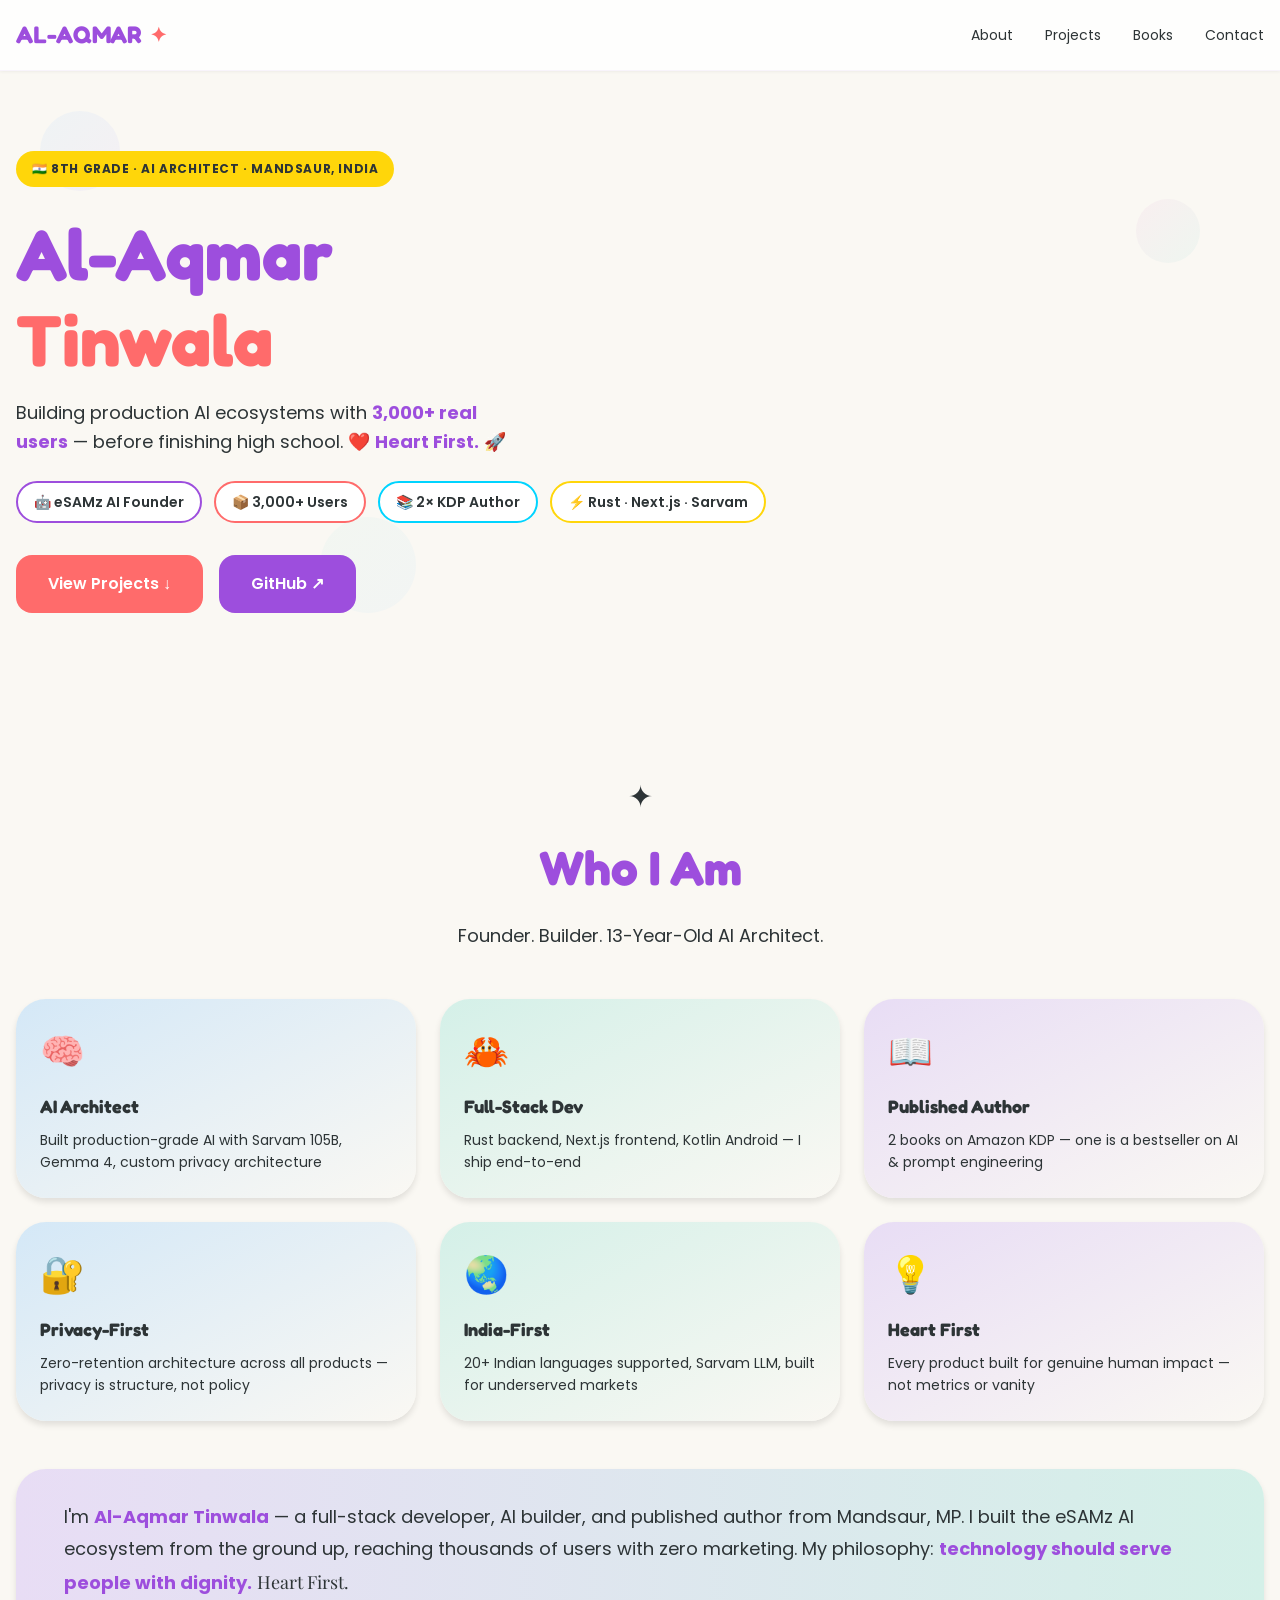
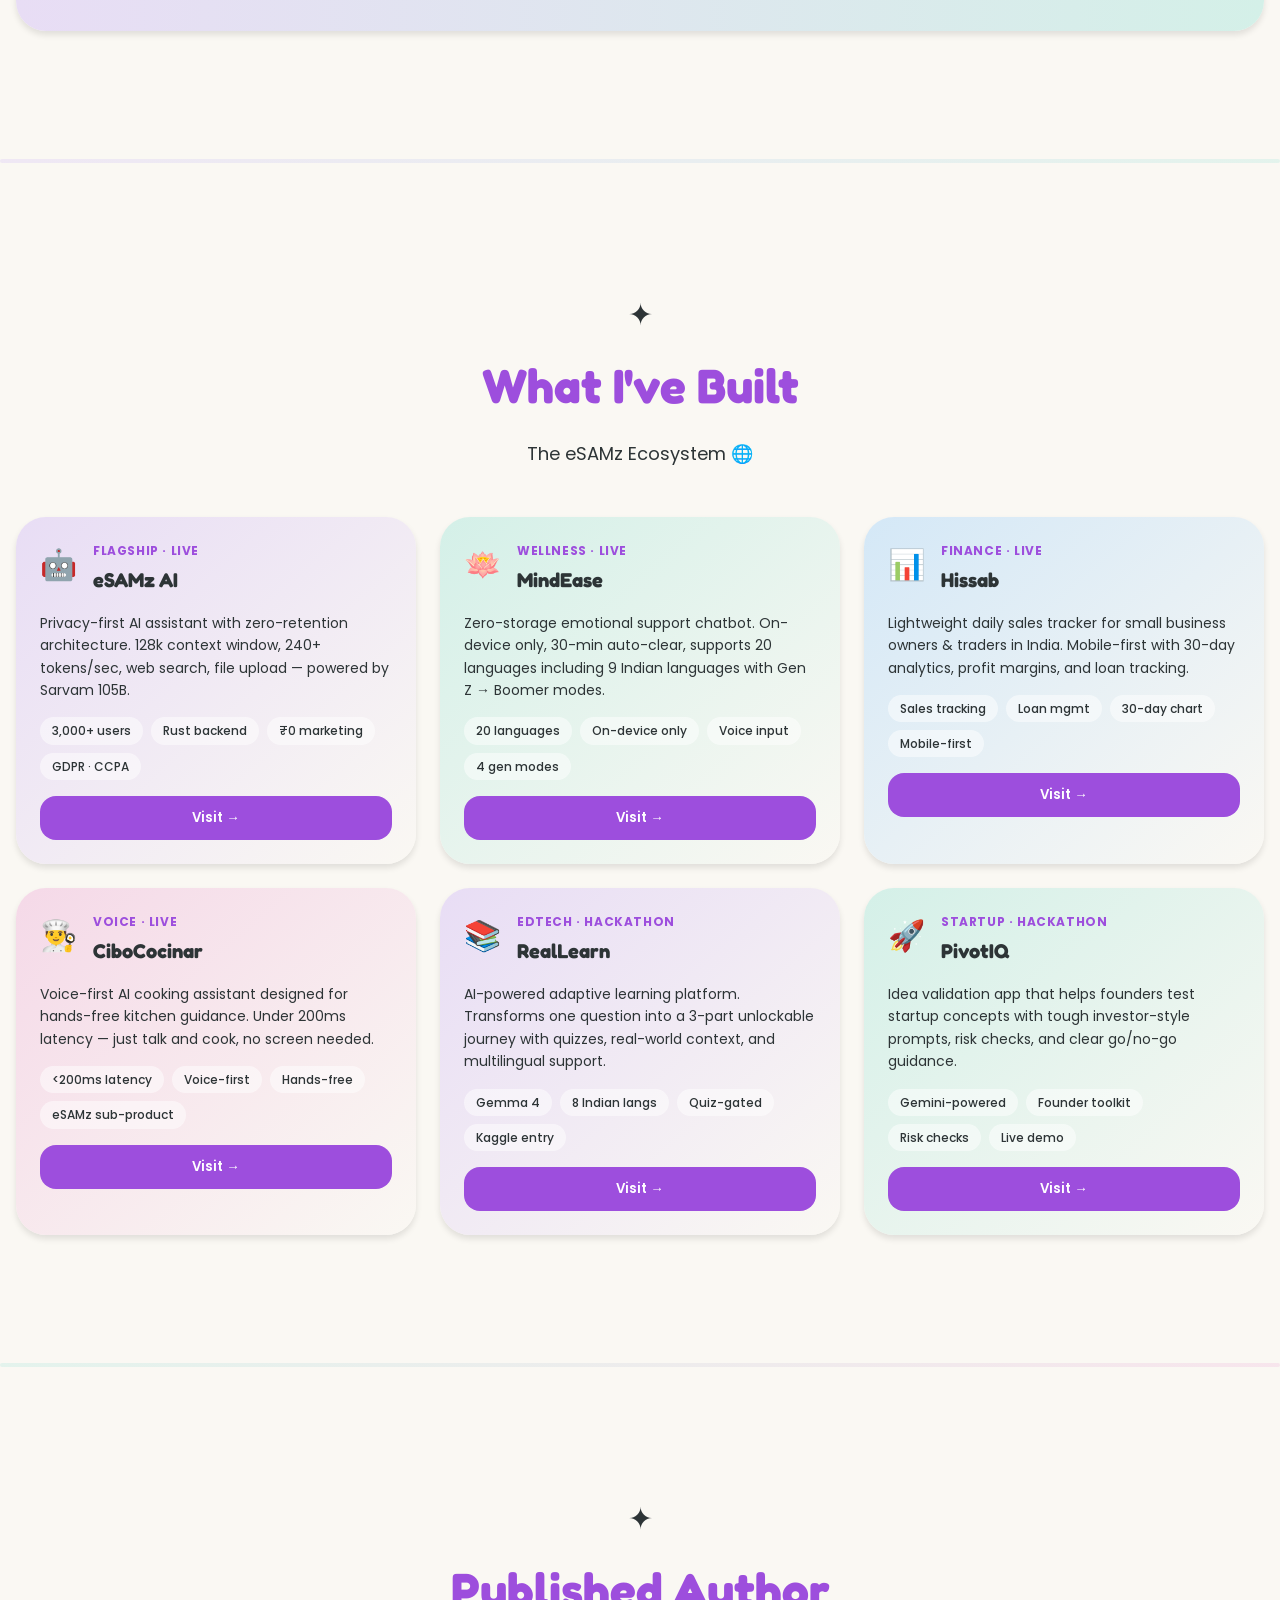
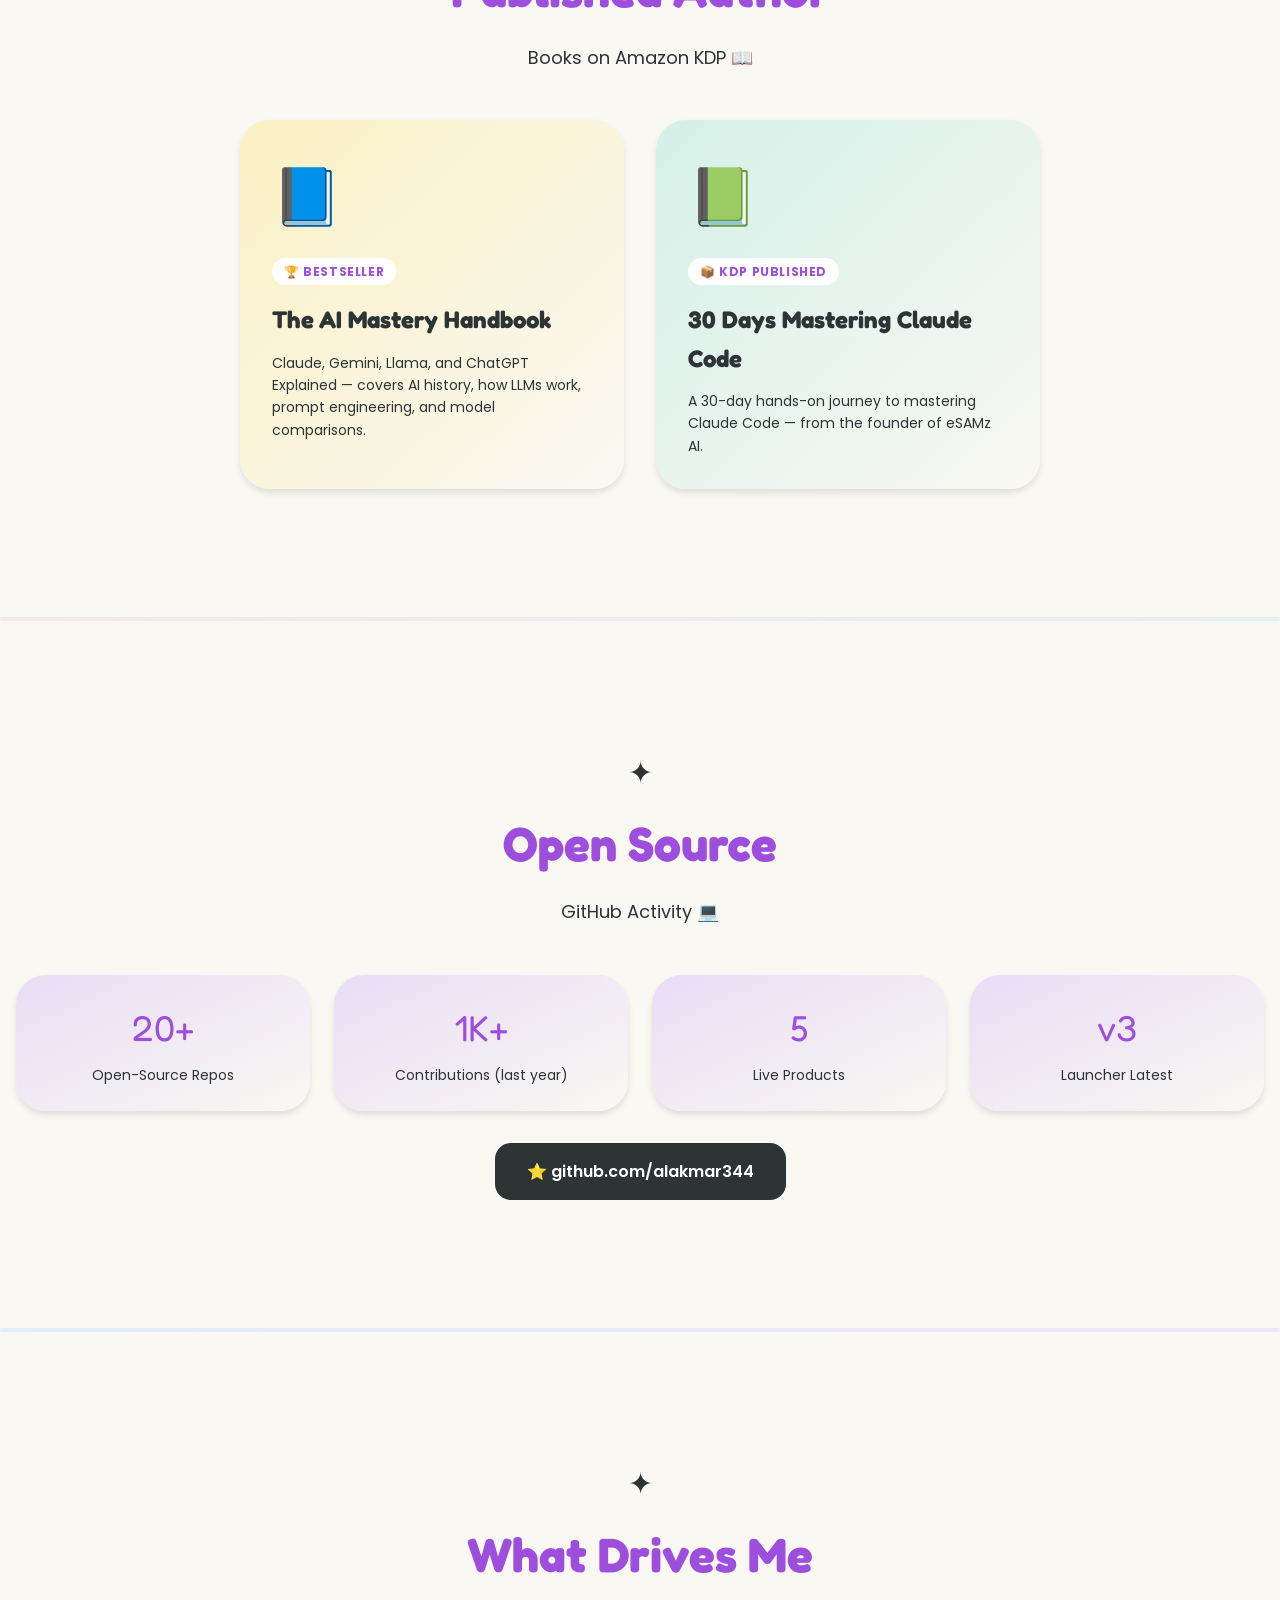
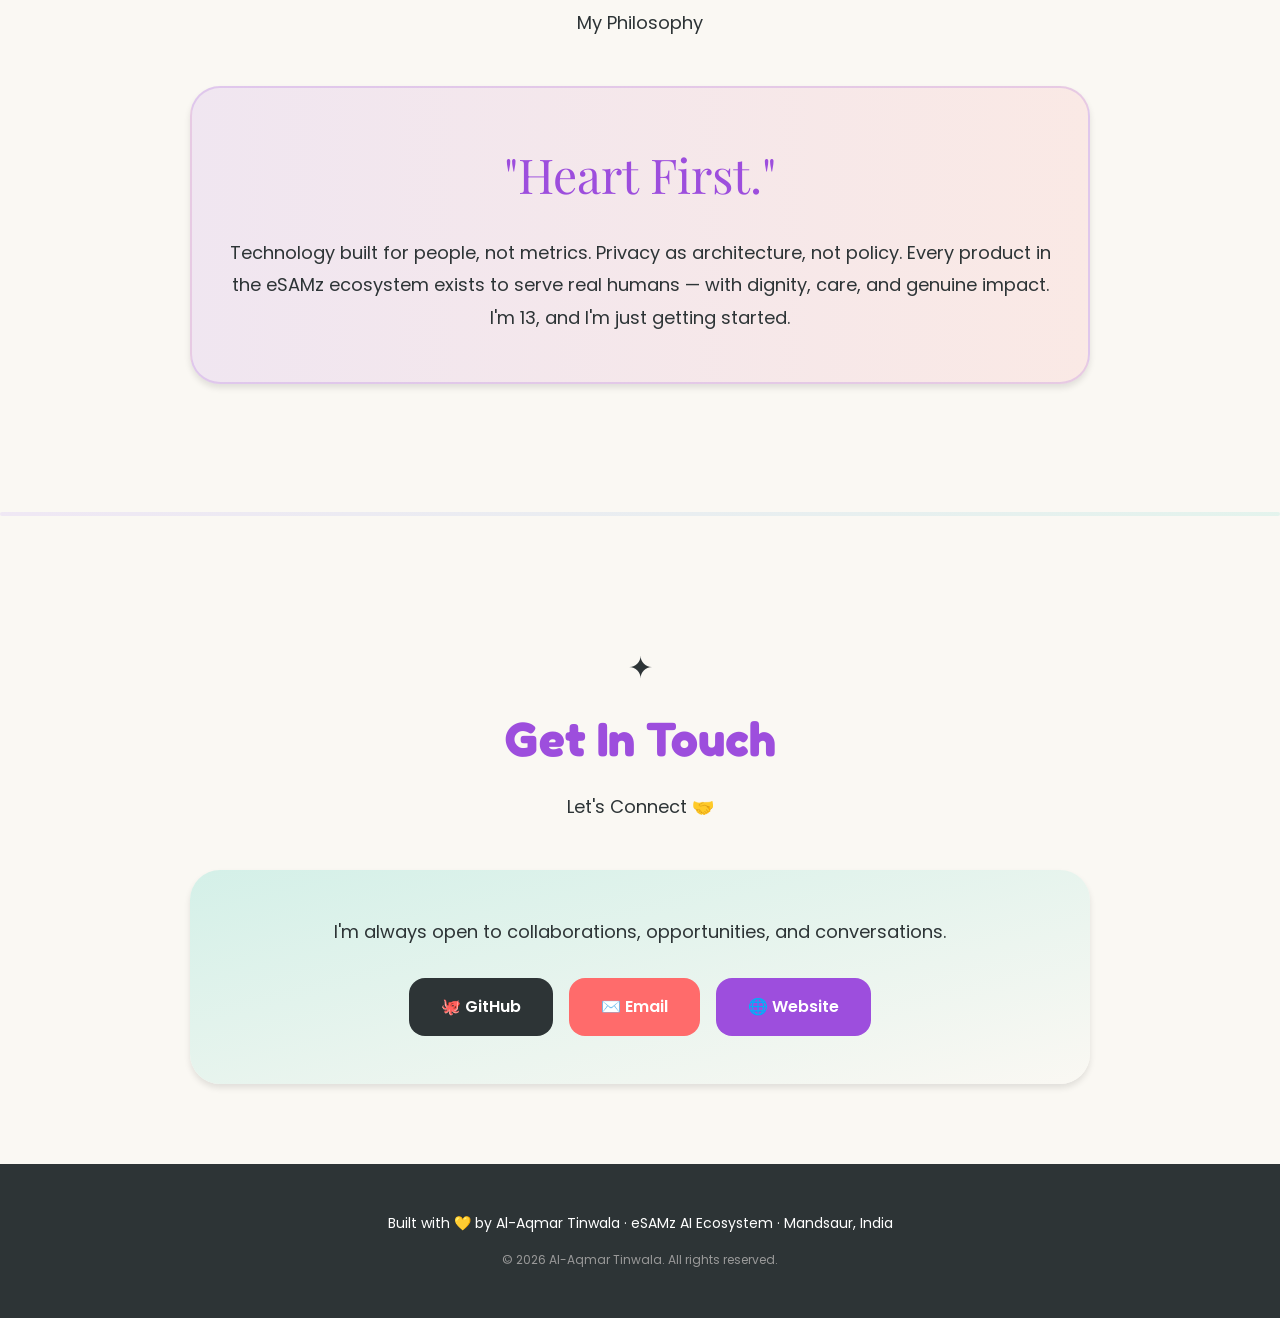
==== commit dedcd29f: "Rename Al-Aqmar-Portfolio.html to Index.html" ====
--- a/Index.html
+++ b/Index.html
@@ -1,849 +1,1084 @@
 <!DOCTYPE html>
 <html lang="en">
 <head>
-<meta charset="UTF-8">
-<meta name="viewport" content="width=device-width, initial-scale=1.0">
-<title>Al-Aqmar Tinwala — AI Architect & Builder</title>
-<link rel="preconnect" href="https://fonts.googleapis.com">
-<link href="https://fonts.googleapis.com/css2?family=Fredoka+One&family=Nunito:wght@400;600;700;800;900&family=Space+Mono:wght@400;700&display=swap" rel="stylesheet">
-<style>
-  :root {
-    --orange:  #FF6B2B;
-    --purple:  #6C3DF4;
-    --teal:    #0AB5A8;
-    --yellow:  #F5C518;
-    --pink:    #F0467A;
-    --green:   #22C55E;
-    --cream:   #FFFDF7;
-    --dark:    #1A0F2E;
-    --card-bg: #FFFFFF;
-  }
-
-  *, *::before, *::after { box-sizing: border-box; margin: 0; padding: 0; }
-
-  html { scroll-behavior: smooth; }
-
-  body {
-    font-family: 'Nunito', sans-serif;
-    background: var(--cream);
-    color: var(--dark);
-    overflow-x: hidden;
-  }
-
-  /* ── FLOATING BLOBS ── */
-  .blob {
-    position: fixed;
-    border-radius: 50%;
-    filter: blur(80px);
-    opacity: 0.18;
-    pointer-events: none;
-    z-index: 0;
-    animation: blobDrift 12s ease-in-out infinite alternate;
-  }
-  .blob1 { width:520px;height:520px;background:var(--purple);top:-120px;left:-160px; }
-  .blob2 { width:400px;height:400px;background:var(--orange);bottom:60px;right:-100px;animation-delay:3s; }
-  .blob3 { width:300px;height:300px;background:var(--teal);top:45%;left:60%;animation-delay:6s; }
-
-  @keyframes blobDrift {
-    from { transform: translate(0,0) scale(1); }
-    to   { transform: translate(30px,40px) scale(1.08); }
-  }
-
-  /* ── STARS DECORATION ── */
-  .star {
-    position: fixed;
-    pointer-events: none;
-    font-size: 1.2rem;
-    animation: starFloat 6s ease-in-out infinite alternate;
-    z-index: 0;
-    opacity: 0.55;
-  }
-  @keyframes starFloat {
-    from { transform: translateY(0) rotate(0deg); }
-    to   { transform: translateY(-18px) rotate(20deg); }
-  }
-
-  /* ── NAV ── */
-  nav {
-    position: fixed; top: 0; left: 0; right: 0;
-    z-index: 100;
-    display: flex; align-items: center; justify-content: space-between;
-    padding: 0.9rem 2.5rem;
-    background: rgba(255,253,247,0.85);
-    backdrop-filter: blur(12px);
-    border-bottom: 2.5px solid var(--yellow);
-  }
-  .nav-logo {
-    font-family: 'Fredoka One', cursive;
-    font-size: 1.5rem;
-    background: linear-gradient(135deg, var(--orange), var(--purple));
-    -webkit-background-clip: text; -webkit-text-fill-color: transparent;
-  }
-  .nav-links { display: flex; gap: 1.8rem; list-style: none; }
-  .nav-links a {
-    text-decoration: none;
-    color: var(--dark);
-    font-weight: 700;
-    font-size: 0.95rem;
-    transition: color 0.2s;
-    position: relative;
-  }
-  .nav-links a::after {
-    content: '';
-    position: absolute; bottom: -3px; left: 0; right: 0;
-    height: 2.5px;
-    border-radius: 99px;
-    background: var(--orange);
-    transform: scaleX(0);
-    transition: transform 0.2s;
-  }
-  .nav-links a:hover { color: var(--orange); }
-  .nav-links a:hover::after { transform: scaleX(1); }
-
-  /* ── HERO ── */
-  #hero {
-    position: relative;
-    min-height: 100vh;
-    display: flex;
-    flex-direction: column;
-    justify-content: center;
-    align-items: center;
-    text-align: center;
-    padding: 6rem 2rem 4rem;
-    z-index: 1;
-  }
-
-  .hero-badge {
-    display: inline-block;
-    background: var(--yellow);
-    color: var(--dark);
-    font-weight: 900;
-    font-size: 0.82rem;
-    letter-spacing: 0.08em;
-    text-transform: uppercase;
-    padding: 0.4rem 1.1rem;
-    border-radius: 99px;
-    border: 2.5px solid var(--dark);
-    margin-bottom: 1.4rem;
-    animation: popIn 0.6s cubic-bezier(0.34,1.56,0.64,1) 0.2s both;
-  }
-
-  .hero-name {
-    font-family: 'Fredoka One', cursive;
-    font-size: clamp(3.2rem, 9vw, 7rem);
-    line-height: 1.05;
-    margin-bottom: 1rem;
-    animation: popIn 0.7s cubic-bezier(0.34,1.56,0.64,1) 0.35s both;
-  }
-  .hero-name span { display: block; }
-  .hero-name .line1 { color: var(--purple); }
-  .hero-name .line2 { color: var(--orange); }
-
-  .hero-sub {
-    font-size: clamp(1rem, 2.5vw, 1.35rem);
-    font-weight: 700;
-    color: #555;
-    max-width: 600px;
-    margin-bottom: 2rem;
-    line-height: 1.6;
-    animation: popIn 0.7s cubic-bezier(0.34,1.56,0.64,1) 0.5s both;
-  }
-
-  .hero-stats {
-    display: flex;
-    gap: 1.2rem;
-    flex-wrap: wrap;
-    justify-content: center;
-    margin-bottom: 2.5rem;
-    animation: popIn 0.7s cubic-bezier(0.34,1.56,0.64,1) 0.65s both;
-  }
-  .stat-pill {
-    background: var(--card-bg);
-    border: 2.5px solid var(--dark);
-    border-radius: 99px;
-    padding: 0.5rem 1.2rem;
-    font-weight: 800;
-    font-size: 0.9rem;
-    box-shadow: 3px 3px 0 var(--dark);
-    display: flex; align-items: center; gap: 0.4rem;
-  }
-
-  .hero-cta {
-    display: flex; gap: 1rem; flex-wrap: wrap; justify-content: center;
-    animation: popIn 0.7s cubic-bezier(0.34,1.56,0.64,1) 0.8s both;
-  }
-  .btn {
-    display: inline-flex; align-items: center; gap: 0.5rem;
-    padding: 0.8rem 1.8rem;
-    border-radius: 99px;
-    font-weight: 800;
-    font-size: 1rem;
-    font-family: 'Nunito', sans-serif;
-    cursor: pointer;
-    text-decoration: none;
-    border: 2.5px solid var(--dark);
-    transition: transform 0.15s, box-shadow 0.15s;
-  }
-  .btn:hover { transform: translate(-2px,-3px); box-shadow: 5px 5px 0 var(--dark); }
-  .btn-primary { background: var(--orange); color: #fff; box-shadow: 3px 3px 0 var(--dark); }
-  .btn-secondary { background: var(--purple); color: #fff; box-shadow: 3px 3px 0 var(--dark); }
-
-  /* wavy divider */
-  .wave { display: block; width: 100%; line-height: 0; }
-
-  /* ── SECTION WRAPPER ── */
-  section { position: relative; z-index: 1; padding: 5rem 2rem; }
-  .section-label {
-    font-size: 0.8rem;
-    font-weight: 900;
-    text-transform: uppercase;
-    letter-spacing: 0.15em;
-    margin-bottom: 0.5rem;
-  }
-  .section-title {
-    font-family: 'Fredoka One', cursive;
-    font-size: clamp(2rem, 5vw, 3rem);
-    margin-bottom: 0.5rem;
-    line-height: 1.1;
-  }
-  .section-intro {
-    font-size: 1.05rem;
-    color: #666;
-    max-width: 560px;
-    margin-bottom: 3rem;
-    line-height: 1.7;
-    font-weight: 600;
-  }
-
-  /* ── ABOUT ── */
-  #about { background: var(--purple); color: #fff; }
-  #about .section-label { color: var(--yellow); }
-  #about .section-title { color: #fff; }
-  #about .section-intro { color: rgba(255,255,255,0.8); max-width: 100%; }
-  .about-grid {
-    display: grid;
-    grid-template-columns: repeat(auto-fit, minmax(220px,1fr));
-    gap: 1.4rem;
-    max-width: 1000px;
-    margin: 0 auto;
-  }
-  .about-card {
-    background: rgba(255,255,255,0.12);
-    border: 2px solid rgba(255,255,255,0.3);
-    border-radius: 20px;
-    padding: 1.6rem 1.4rem;
-    transition: transform 0.2s, background 0.2s;
-    text-align: center;
-  }
-  .about-card:hover { transform: translateY(-6px); background: rgba(255,255,255,0.2); }
-  .about-card .icon { font-size: 2.4rem; margin-bottom: 0.7rem; }
-  .about-card h3 { font-size: 1.1rem; font-weight: 900; margin-bottom: 0.3rem; }
-  .about-card p { font-size: 0.9rem; opacity: 0.85; font-weight: 600; line-height: 1.5; }
-
-  /* ── PROJECTS ── */
-  #projects { background: var(--cream); }
-  #projects .section-label { color: var(--orange); }
-  #projects .section-title { color: var(--dark); }
-  .projects-grid {
-    display: grid;
-    grid-template-columns: repeat(auto-fill, minmax(300px,1fr));
-    gap: 1.8rem;
-    max-width: 1100px;
-    margin: 0 auto;
-  }
-  .project-card {
-    background: var(--card-bg);
-    border: 2.5px solid var(--dark);
-    border-radius: 24px;
-    padding: 1.8rem;
-    box-shadow: 5px 5px 0 var(--dark);
-    transition: transform 0.2s, box-shadow 0.2s;
-    position: relative;
-    overflow: hidden;
-  }
-  .project-card::before {
-    content: '';
-    position: absolute;
-    top: 0; left: 0; right: 0;
-    height: 5px;
-  }
-  .project-card:hover { transform: translate(-3px,-5px); box-shadow: 8px 8px 0 var(--dark); }
-
-  .card-accent-orange::before { background: var(--orange); }
-  .card-accent-purple::before { background: var(--purple); }
-  .card-accent-teal::before { background: var(--teal); }
-  .card-accent-pink::before { background: var(--pink); }
-  .card-accent-yellow::before { background: var(--yellow); }
-  .card-accent-green::before { background: var(--green); }
-
-  .project-emoji { font-size: 2.5rem; margin-bottom: 0.8rem; }
-  .project-tag {
-    display: inline-block;
-    font-size: 0.72rem;
-    font-weight: 900;
-    text-transform: uppercase;
-    letter-spacing: 0.08em;
-    padding: 0.2rem 0.7rem;
-    border-radius: 99px;
-    margin-bottom: 0.8rem;
-  }
-  .tag-orange { background: #FFE8DF; color: var(--orange); }
-  .tag-purple { background: #EDE9FE; color: var(--purple); }
-  .tag-teal   { background: #CCFBF1; color: #0F766E; }
-  .tag-pink   { background: #FFE4EF; color: var(--pink); }
-  .tag-yellow { background: #FEF9C3; color: #854D0E; }
-  .tag-green  { background: #DCFCE7; color: #166534; }
-
-  .project-card h3 {
-    font-family: 'Fredoka One', cursive;
-    font-size: 1.5rem;
-    margin-bottom: 0.5rem;
-    color: var(--dark);
-  }
-  .project-card p {
-    font-size: 0.92rem;
-    line-height: 1.65;
-    color: #555;
-    margin-bottom: 1rem;
-    font-weight: 600;
-  }
-  .project-metrics {
-    display: flex; flex-wrap: wrap; gap: 0.5rem;
-    margin-bottom: 1.2rem;
-  }
-  .metric {
-    font-size: 0.78rem;
-    font-weight: 800;
-    padding: 0.22rem 0.65rem;
-    border-radius: 6px;
-    background: #F4F4F5;
-    color: var(--dark);
-  }
-  .project-link {
-    display: inline-flex; align-items: center; gap: 0.4rem;
-    font-size: 0.88rem;
-    font-weight: 800;
-    text-decoration: none;
-    color: var(--dark);
-    border-bottom: 2px solid var(--dark);
-    transition: gap 0.2s;
-  }
-  .project-link:hover { gap: 0.7rem; }
-
-  /* ── BOOKS ── */
-  #books { background: #FFF5E4; }
-  #books .section-label { color: var(--pink); }
-  .books-grid {
-    display: grid;
-    grid-template-columns: repeat(auto-fill, minmax(280px,1fr));
-    gap: 1.8rem;
-    max-width: 900px;
-    margin: 0 auto;
-  }
-  .book-card {
-    background: var(--card-bg);
-    border: 2.5px solid var(--dark);
-    border-radius: 24px;
-    padding: 2rem 1.8rem;
-    box-shadow: 5px 5px 0 var(--dark);
-    transition: transform 0.2s, box-shadow 0.2s;
-    display: flex; flex-direction: column; gap: 0.8rem;
-  }
-  .book-card:hover { transform: translate(-3px,-5px); box-shadow: 8px 8px 0 var(--dark); }
-  .book-cover {
-    width: 64px; height: 80px;
-    border-radius: 8px;
-    display: flex; align-items: center; justify-content: center;
-    font-size: 2rem;
-    border: 2px solid var(--dark);
-    flex-shrink: 0;
-  }
-  .book-title {
-    font-family: 'Fredoka One', cursive;
-    font-size: 1.25rem;
-    line-height: 1.2;
-    color: var(--dark);
-  }
-  .book-sub {
-    font-size: 0.88rem;
-    color: #666;
-    font-weight: 600;
-    line-height: 1.5;
-  }
-  .book-badge {
-    display: inline-block;
-    background: var(--yellow);
-    color: var(--dark);
-    font-size: 0.73rem;
-    font-weight: 900;
-    letter-spacing: 0.05em;
-    text-transform: uppercase;
-    padding: 0.25rem 0.7rem;
-    border-radius: 99px;
-    border: 1.5px solid var(--dark);
-    width: fit-content;
-  }
-
-  /* ── GITHUB ── */
-  #github { background: var(--teal); color: #fff; }
-  #github .section-label { color: var(--yellow); }
-  #github .section-title { color: #fff; }
-  .gh-stats {
-    display: grid;
-    grid-template-columns: repeat(auto-fill, minmax(180px,1fr));
-    gap: 1.2rem;
-    max-width: 900px;
-    margin: 0 auto 2.5rem;
-  }
-  .gh-stat {
-    background: rgba(255,255,255,0.15);
-    border: 2px solid rgba(255,255,255,0.4);
-    border-radius: 18px;
-    padding: 1.4rem 1.2rem;
-    text-align: center;
-    transition: transform 0.2s;
-  }
-  .gh-stat:hover { transform: translateY(-5px); background: rgba(255,255,255,0.25); }
-  .gh-stat .num {
-    font-family: 'Fredoka One', cursive;
-    font-size: 2.5rem;
-    color: var(--yellow);
-    line-height: 1;
-    margin-bottom: 0.3rem;
-  }
-  .gh-stat p { font-size: 0.85rem; font-weight: 700; opacity: 0.9; }
-
-  /* ── PHILOSOPHY ── */
-  #philosophy { background: var(--dark); color: #fff; text-align: center; }
-  #philosophy .section-title { color: #fff; font-size: clamp(2rem,5vw,3.5rem); }
-  .philosophy-quote {
-    font-family: 'Fredoka One', cursive;
-    font-size: clamp(2.5rem, 7vw, 5.5rem);
-    line-height: 1.1;
-    margin: 1.5rem auto;
-    max-width: 800px;
-  }
-  .philosophy-quote .q1 { color: var(--orange); }
-  .philosophy-quote .q2 { color: var(--yellow); }
-  .philosophy-sub {
-    font-size: 1.05rem;
-    color: rgba(255,255,255,0.7);
-    max-width: 560px;
-    margin: 0 auto;
-    font-weight: 600;
-    line-height: 1.7;
-  }
-
-  /* ── CONTACT ── */
-  #contact { background: var(--cream); text-align: center; }
-  #contact .section-label { color: var(--pink); }
-  #contact .section-title { color: var(--dark); }
-  .contact-box {
-    display: inline-flex;
-    flex-direction: column;
-    align-items: center;
-    gap: 1rem;
-    background: var(--card-bg);
-    border: 2.5px solid var(--dark);
-    border-radius: 28px;
-    padding: 2.5rem 3rem;
-    box-shadow: 6px 6px 0 var(--dark);
-    max-width: 480px;
-    width: 100%;
-  }
-  .contact-link {
-    display: flex; align-items: center; gap: 0.6rem;
-    text-decoration: none;
-    color: var(--dark);
-    font-weight: 800;
-    font-size: 1rem;
-    padding: 0.7rem 1.4rem;
-    border: 2px solid var(--dark);
-    border-radius: 99px;
-    transition: transform 0.2s, box-shadow 0.2s, background 0.2s;
-    width: 100%;
-    justify-content: center;
-  }
-  .contact-link:hover { transform: translate(-2px,-3px); box-shadow: 4px 4px 0 var(--dark); }
-  .link-gh   { background: #24292E; color: #fff; }
-  .link-mail { background: var(--orange); color: #fff; }
-  .link-site { background: var(--purple); color: #fff; }
-
-  /* ── FOOTER ── */
-  footer {
-    text-align: center;
-    padding: 1.5rem;
-    font-size: 0.85rem;
-    font-weight: 700;
-    color: #888;
-    border-top: 2px solid #eee;
-    background: var(--cream);
-  }
-  footer span { color: var(--orange); }
-
-  /* ── UTILS ── */
-  .container { max-width: 1100px; margin: 0 auto; }
-  @keyframes popIn {
-    from { opacity: 0; transform: scale(0.8) translateY(20px); }
-    to   { opacity: 1; transform: scale(1) translateY(0); }
-  }
-  .reveal {
-    opacity: 0;
-    transform: translateY(30px);
-    transition: opacity 0.6s ease, transform 0.6s ease;
-  }
-  .reveal.visible {
-    opacity: 1;
-    transform: translateY(0);
-  }
-
-  @media (max-width: 640px) {
-    nav { padding: 0.8rem 1.2rem; }
-    .nav-links { gap: 1rem; }
-    .projects-grid { grid-template-columns: 1fr; }
-    .contact-box { padding: 1.8rem 1.5rem; }
-  }
-</style>
+    <meta charset="UTF-8">
+    <meta name="viewport" content="width=device-width, initial-scale=1.0">
+    <title>Al-Aqmar Tinwala | Nostalgic 2000s Portfolio</title>
+    <link rel="preconnect" href="https://fonts.googleapis.com">
+    <link rel="preconnect" href="https://fonts.gstatic.com" crossorigin>
+    <link href="https://fonts.googleapis.com/css2?family=Fredoka+One:wght@400&family=Poppins:wght@400;500;600;700&family=Playfair+Display:wght@400;600;700&display=swap" rel="stylesheet">
+    <style>
+        * {
+            margin: 0;
+            padding: 0;
+            box-sizing: border-box;
+        }
+
+        :root {
+            --color-cream: #faf8f3;
+            --color-powder-blue: #d4e8f7;
+            --color-pale-lavender: #e8ddf5;
+            --color-soft-pink: #f5d9e8;
+            --color-mint-green: #d4f0e8;
+            --color-electric-purple: #9d4edd;
+            --color-coral-orange: #ff6b6b;
+            --color-bright-cyan: #00d4ff;
+            --color-golden-yellow: #ffd60a;
+            --color-dark-slate: #2d3436;
+            --color-muted-gray: #b2bec3;
+        }
+
+        body {
+            font-family: 'Poppins', sans-serif;
+            background-color: var(--color-cream);
+            color: var(--color-dark-slate);
+            line-height: 1.6;
+            overflow-x: hidden;
+        }
+
+        h1, h2, h3, h4, h5, h6 {
+            font-family: 'Fredoka One', sans-serif;
+        }
+
+        .font-accent {
+            font-family: 'Playfair Display', serif;
+        }
+
+        /* Navigation */
+        nav {
+            position: sticky;
+            top: 0;
+            z-index: 50;
+            background: rgba(255, 255, 255, 0.8);
+            backdrop-filter: blur(10px);
+            border-bottom: 1px solid rgba(232, 221, 245, 0.3);
+            box-shadow: 0 1px 3px rgba(0, 0, 0, 0.05);
+        }
+
+        .nav-container {
+            max-width: 1280px;
+            margin: 0 auto;
+            padding: 1rem;
+            display: flex;
+            align-items: center;
+            justify-content: space-between;
+        }
+
+        .nav-brand {
+            display: flex;
+            align-items: center;
+            gap: 0.5rem;
+            font-size: 1.5rem;
+            font-family: 'Fredoka One', sans-serif;
+            color: var(--color-electric-purple);
+            font-weight: bold;
+        }
+
+        .nav-brand-dot {
+            color: var(--color-coral-orange);
+            font-size: 1.25rem;
+        }
+
+        .nav-links {
+            display: none;
+            gap: 2rem;
+            align-items: center;
+        }
+
+        @media (min-width: 768px) {
+            .nav-links {
+                display: flex;
+            }
+        }
+
+        .nav-links a {
+            font-size: 0.875rem;
+            color: var(--color-dark-slate);
+            text-decoration: none;
+            transition: color 0.3s;
+        }
+
+        .nav-links a:hover {
+            color: var(--color-electric-purple);
+        }
+
+        /* Hero Section */
+        .hero {
+            position: relative;
+            padding: 5rem 1rem;
+            overflow: hidden;
+        }
+
+        .floating-shapes {
+            position: absolute;
+            inset: 0;
+            overflow: hidden;
+            pointer-events: none;
+        }
+
+        .shape {
+            position: absolute;
+            border-radius: 50%;
+            opacity: 0.3;
+        }
+
+        .shape-1 {
+            top: 2.5rem;
+            left: 2.5rem;
+            width: 5rem;
+            height: 5rem;
+            background: linear-gradient(to bottom right, var(--color-powder-blue), var(--color-pale-lavender));
+            animation: float 6s ease-in-out infinite;
+        }
+
+        .shape-2 {
+            top: 8rem;
+            right: 5rem;
+            width: 4rem;
+            height: 4rem;
+            background: linear-gradient(to bottom right, var(--color-soft-pink), var(--color-mint-green));
+            animation: float 7s ease-in-out infinite reverse;
+        }
+
+        .shape-3 {
+            bottom: 5rem;
+            left: 25%;
+            width: 6rem;
+            height: 6rem;
+            background: linear-gradient(to bottom right, var(--color-mint-green), var(--color-powder-blue));
+            opacity: 0.2;
+        }
+
+        @keyframes float {
+            0%, 100% { transform: translateY(0px); }
+            50% { transform: translateY(-20px); }
+        }
+
+        .hero-container {
+            max-width: 1280px;
+            margin: 0 auto;
+            position: relative;
+            z-index: 10;
+        }
+
+        .hero-content {
+            animation: slideUp 1s ease-out;
+        }
+
+        @keyframes slideUp {
+            from {
+                opacity: 0;
+                transform: translateY(40px);
+            }
+            to {
+                opacity: 1;
+                transform: translateY(0);
+            }
+        }
+
+        .hero-badge {
+            display: inline-block;
+            margin-bottom: 1.5rem;
+            padding: 0.5rem 1rem;
+            background-color: var(--color-golden-yellow);
+            border-radius: 9999px;
+            font-size: 0.75rem;
+            font-weight: bold;
+            color: var(--color-dark-slate);
+            text-transform: uppercase;
+            letter-spacing: 0.05em;
+        }
+
+        .hero-title {
+            font-size: 3.5rem;
+            line-height: 1.2;
+            margin-bottom: 1rem;
+            color: var(--color-electric-purple);
+        }
+
+        .hero-title .coral {
+            color: var(--color-coral-orange);
+        }
+
+        @media (min-width: 768px) {
+            .hero-title {
+                font-size: 4.5rem;
+            }
+        }
+
+        .hero-subtitle {
+            font-size: 1.125rem;
+            max-width: 32rem;
+            margin-bottom: 1.5rem;
+            line-height: 1.6;
+        }
+
+        .hero-subtitle strong {
+            color: var(--color-electric-purple);
+        }
+
+        .hero-tags {
+            display: flex;
+            flex-wrap: wrap;
+            gap: 0.75rem;
+            margin-bottom: 2rem;
+        }
+
+        .tag {
+            padding: 0.5rem 1rem;
+            background: white;
+            border: 2px solid;
+            border-radius: 9999px;
+            font-size: 0.875rem;
+            font-weight: 600;
+            color: var(--color-dark-slate);
+        }
+
+        .tag-purple { border-color: var(--color-electric-purple); }
+        .tag-coral { border-color: var(--color-coral-orange); }
+        .tag-cyan { border-color: var(--color-bright-cyan); }
+        .tag-yellow { border-color: var(--color-golden-yellow); }
+
+        .hero-buttons {
+            display: flex;
+            gap: 1rem;
+            flex-wrap: wrap;
+        }
+
+        .btn {
+            padding: 1rem 2rem;
+            border: none;
+            border-radius: 1rem;
+            font-family: 'Poppins', sans-serif;
+            font-weight: 600;
+            font-size: 1rem;
+            cursor: pointer;
+            transition: all 0.3s;
+            text-decoration: none;
+            display: inline-flex;
+            align-items: center;
+            gap: 0.5rem;
+        }
+
+        .btn-coral {
+            background-color: var(--color-coral-orange);
+            color: white;
+        }
+
+        .btn-coral:hover {
+            background-color: #ff5252;
+            box-shadow: 0 10px 25px rgba(255, 107, 107, 0.3);
+            transform: translateY(-2px);
+        }
+
+        .btn-purple {
+            background-color: var(--color-electric-purple);
+            color: white;
+        }
+
+        .btn-purple:hover {
+            background-color: #7b2cbf;
+            box-shadow: 0 10px 25px rgba(157, 78, 221, 0.3);
+            transform: translateY(-2px);
+        }
+
+        /* Section Divider */
+        .divider {
+            height: 0.25rem;
+            margin: 3rem 0;
+            border-radius: 9999px;
+            opacity: 0.6;
+        }
+
+        .divider-1 { background: linear-gradient(to right, #e8ddf5, #d4f0e8); }
+        .divider-2 { background: linear-gradient(to right, #d4f0e8, #f5d9e8); }
+        .divider-3 { background: linear-gradient(to right, #f5d9e8, #d4e8f7); }
+        .divider-4 { background: linear-gradient(to right, #d4e8f7, #e8ddf5); }
+
+        /* Section */
+        section {
+            padding: 5rem 1rem;
+            position: relative;
+        }
+
+        .section-container {
+            max-width: 1280px;
+            margin: 0 auto;
+        }
+
+        .section-header {
+            text-align: center;
+            margin-bottom: 3rem;
+        }
+
+        .section-dot {
+            font-size: 1.875rem;
+            margin-bottom: 0.5rem;
+        }
+
+        .section-title {
+            font-size: 2.25rem;
+            color: var(--color-electric-purple);
+            margin-bottom: 1rem;
+        }
+
+        @media (min-width: 768px) {
+            .section-title {
+                font-size: 3rem;
+            }
+        }
+
+        .section-subtitle {
+            font-size: 1.125rem;
+            color: var(--color-dark-slate);
+        }
+
+        /* About Section */
+        .about-grid {
+            display: grid;
+            grid-template-columns: repeat(auto-fit, minmax(300px, 1fr));
+            gap: 1.5rem;
+            margin-bottom: 3rem;
+        }
+
+        .about-card {
+            padding: 1.5rem;
+            border-radius: 1.875rem;
+            border: none;
+            box-shadow: 0 4px 6px rgba(0, 0, 0, 0.1);
+            transition: all 0.3s;
+        }
+
+        .about-card:hover {
+            box-shadow: 0 10px 25px rgba(0, 0, 0, 0.15);
+            transform: translateY(-4px);
+        }
+
+        .about-card-1 { background: linear-gradient(to bottom right, #d4e8f7, #faf8f3); }
+        .about-card-2 { background: linear-gradient(to bottom right, #d4f0e8, #faf8f3); }
+        .about-card-3 { background: linear-gradient(to bottom right, #e8ddf5, #faf8f3); }
+
+        .about-card-icon {
+            font-size: 2.25rem;
+            margin-bottom: 0.75rem;
+        }
+
+        .about-card-title {
+            font-size: 1.125rem;
+            color: var(--color-dark-slate);
+            margin-bottom: 0.5rem;
+        }
+
+        .about-card-desc {
+            font-size: 0.875rem;
+            color: var(--color-dark-slate);
+            line-height: 1.6;
+        }
+
+        .about-highlight {
+            background: linear-gradient(to right, #e8ddf5, #d4f0e8);
+            border-radius: 1.875rem;
+            padding: 2rem 3rem;
+            box-shadow: 0 4px 6px rgba(0, 0, 0, 0.1);
+        }
+
+        .about-highlight p {
+            font-size: 1.125rem;
+            line-height: 1.8;
+        }
+
+        .about-highlight strong {
+            color: var(--color-electric-purple);
+        }
+
+        /* Projects Section */
+        .projects-grid {
+            display: grid;
+            grid-template-columns: repeat(auto-fit, minmax(320px, 1fr));
+            gap: 1.5rem;
+        }
+
+        .project-card {
+            padding: 1.5rem;
+            border-radius: 1.875rem;
+            border: none;
+            box-shadow: 0 4px 6px rgba(0, 0, 0, 0.1);
+            transition: all 0.3s;
+        }
+
+        .project-card:hover {
+            box-shadow: 0 15px 35px rgba(0, 0, 0, 0.15);
+            transform: translateY(-8px);
+        }
+
+        .project-card-1 { background: linear-gradient(to bottom right, #e8ddf5, #faf8f3); }
+        .project-card-2 { background: linear-gradient(to bottom right, #d4f0e8, #faf8f3); }
+        .project-card-3 { background: linear-gradient(to bottom right, #d4e8f7, #faf8f3); }
+        .project-card-4 { background: linear-gradient(to bottom right, #f5d9e8, #faf8f3); }
+        .project-card-5 { background: linear-gradient(to bottom right, #e8ddf5, #faf8f3); }
+        .project-card-6 { background: linear-gradient(to bottom right, #d4f0e8, #faf8f3); }
+
+        .project-header {
+            display: flex;
+            gap: 1rem;
+            margin-bottom: 1rem;
+            align-items: flex-start;
+        }
+
+        .project-icon {
+            font-size: 1.875rem;
+        }
+
+        .project-info {
+            flex: 1;
+        }
+
+        .project-category {
+            font-size: 0.75rem;
+            font-weight: bold;
+            color: var(--color-electric-purple);
+            text-transform: uppercase;
+            letter-spacing: 0.05em;
+        }
+
+        .project-title {
+            font-size: 1.25rem;
+            color: var(--color-dark-slate);
+            margin-top: 0.25rem;
+        }
+
+        .project-desc {
+            font-size: 0.875rem;
+            color: var(--color-dark-slate);
+            margin-bottom: 1rem;
+            line-height: 1.6;
+        }
+
+        .project-features {
+            display: flex;
+            flex-wrap: wrap;
+            gap: 0.5rem;
+            margin-bottom: 1rem;
+        }
+
+        .feature-tag {
+            font-size: 0.75rem;
+            background: rgba(255, 255, 255, 0.5);
+            color: var(--color-dark-slate);
+            padding: 0.25rem 0.75rem;
+            border-radius: 9999px;
+            font-weight: 500;
+        }
+
+        .project-btn {
+            width: 100%;
+            background-color: var(--color-electric-purple);
+            color: white;
+            padding: 0.75rem 1rem;
+            border: none;
+            border-radius: 1rem;
+            font-family: 'Poppins', sans-serif;
+            font-weight: 600;
+            cursor: pointer;
+            transition: all 0.3s;
+        }
+
+        .project-btn:hover {
+            background-color: #7b2cbf;
+            box-shadow: 0 8px 20px rgba(157, 78, 221, 0.3);
+        }
+
+        /* Books Section */
+        .books-grid {
+            display: grid;
+            grid-template-columns: repeat(auto-fit, minmax(300px, 1fr));
+            gap: 2rem;
+            max-width: 800px;
+            margin: 0 auto;
+        }
+
+        .book-card {
+            padding: 2rem;
+            border-radius: 1.875rem;
+            border: none;
+            box-shadow: 0 4px 6px rgba(0, 0, 0, 0.1);
+            transition: all 0.3s;
+        }
+
+        .book-card-1 { background: linear-gradient(to bottom right, rgba(255, 214, 10, 0.2), #faf8f3); }
+        .book-card-2 { background: linear-gradient(to bottom right, #d4f0e8, #faf8f3); }
+
+        .book-card:hover {
+            box-shadow: 0 15px 35px rgba(0, 0, 0, 0.15);
+            transform: translateY(-8px);
+        }
+
+        .book-icon {
+            font-size: 3.5rem;
+            margin-bottom: 1rem;
+        }
+
+        .book-badge {
+            display: inline-block;
+            margin-bottom: 1rem;
+            padding: 0.25rem 0.75rem;
+            background: white;
+            border-radius: 9999px;
+            font-size: 0.75rem;
+            font-weight: bold;
+            color: var(--color-electric-purple);
+            text-transform: uppercase;
+            letter-spacing: 0.05em;
+        }
+
+        .book-title {
+            font-size: 1.5rem;
+            color: var(--color-dark-slate);
+            margin-bottom: 0.75rem;
+        }
+
+        .book-desc {
+            font-size: 0.875rem;
+            color: var(--color-dark-slate);
+            line-height: 1.6;
+        }
+
+        /* GitHub Section */
+        .github-grid {
+            display: grid;
+            grid-template-columns: repeat(auto-fit, minmax(200px, 1fr));
+            gap: 1.5rem;
+            margin-bottom: 2rem;
+        }
+
+        .stat-card {
+            padding: 1.5rem;
+            border-radius: 1.875rem;
+            background: linear-gradient(to bottom right, #e8ddf5, #faf8f3);
+            border: none;
+            box-shadow: 0 4px 6px rgba(0, 0, 0, 0.1);
+            text-align: center;
+        }
+
+        .stat-number {
+            font-size: 2.25rem;
+            color: var(--color-electric-purple);
+            margin-bottom: 0.5rem;
+            font-family: 'Fredoka One', sans-serif;
+        }
+
+        .stat-label {
+            font-size: 0.875rem;
+            color: var(--color-dark-slate);
+        }
+
+        .github-btn-container {
+            text-align: center;
+        }
+
+        .btn-dark {
+            background-color: var(--color-dark-slate);
+            color: white;
+        }
+
+        .btn-dark:hover {
+            background-color: #1a1a1a;
+            box-shadow: 0 10px 25px rgba(45, 52, 54, 0.3);
+            transform: translateY(-2px);
+        }
+
+        /* Philosophy Section */
+        .philosophy-card {
+            background: linear-gradient(to right, rgba(157, 78, 221, 0.1), rgba(255, 107, 107, 0.1));
+            border: 2px solid rgba(157, 78, 221, 0.2);
+            border-radius: 1.875rem;
+            padding: 3rem 2rem;
+            box-shadow: 0 4px 6px rgba(0, 0, 0, 0.1);
+        }
+
+        .philosophy-quote {
+            text-align: center;
+            font-family: 'Playfair Display', serif;
+            font-size: 3rem;
+            color: var(--color-electric-purple);
+            margin-bottom: 1.5rem;
+        }
+
+        .philosophy-text {
+            font-size: 1.125rem;
+            text-align: center;
+            line-height: 1.8;
+            color: var(--color-dark-slate);
+        }
+
+        /* Contact Section */
+        .contact-card {
+            background: linear-gradient(to bottom right, #d4f0e8, #faf8f3);
+            border-radius: 1.875rem;
+            padding: 3rem 2rem;
+            box-shadow: 0 4px 6px rgba(0, 0, 0, 0.1);
+        }
+
+        .contact-text {
+            text-align: center;
+            font-size: 1.125rem;
+            color: var(--color-dark-slate);
+            margin-bottom: 2rem;
+        }
+
+        .contact-buttons {
+            display: flex;
+            flex-direction: column;
+            gap: 1rem;
+            justify-content: center;
+            align-items: center;
+        }
+
+        @media (min-width: 768px) {
+            .contact-buttons {
+                flex-direction: row;
+                flex-wrap: wrap;
+                justify-content: center;
+            }
+        }
+
+        /* Footer */
+        footer {
+            background-color: var(--color-dark-slate);
+            color: white;
+            padding: 3rem 1rem;
+            text-align: center;
+        }
+
+        .footer-text {
+            font-size: 0.875rem;
+        }
+
+        .footer-heart {
+            color: var(--color-coral-orange);
+        }
+
+        .footer-copyright {
+            font-size: 0.75rem;
+            color: #999;
+            margin-top: 1rem;
+        }
+
+        /* Responsive */
+        @media (max-width: 768px) {
+            .hero-title {
+                font-size: 2.5rem;
+            }
+
+            .section-title {
+                font-size: 2rem;
+            }
+
+            .hero-buttons {
+                flex-direction: column;
+            }
+
+            .btn {
+                width: 100%;
+                justify-content: center;
+            }
+
+            .contact-buttons {
+                flex-direction: column;
+            }
+
+            .btn-dark, .btn-coral, .btn-purple {
+                width: 100%;
+            }
+        }
+
+        /* Stagger animation */
+        .card-stagger {
+            animation: slideUp 0.6s ease-out;
+        }
+
+        @for $i from 1 through 6 {
+            .card-stagger:nth-child(#{$i}) {
+                animation-delay: #{$i * 0.1}s;
+            }
+        }
+    </style>
 </head>
 <body>
-
-<!-- Background blobs -->
-<div class="blob blob1"></div>
-<div class="blob blob2"></div>
-<div class="blob blob3"></div>
-
-<!-- Floating stars -->
-<div class="star" style="top:12%;left:6%;animation-delay:0s">✦</div>
-<div class="star" style="top:22%;right:8%;animation-delay:1.5s">★</div>
-<div class="star" style="top:55%;left:3%;animation-delay:0.8s">✧</div>
-<div class="star" style="top:70%;right:5%;animation-delay:2.2s">✦</div>
-<div class="star" style="top:38%;right:3%;animation-delay:3s;color:var(--orange)">◆</div>
-
-<!-- NAV -->
-<nav>
-  <div class="nav-logo">AL-AQMAR ✦</div>
-  <ul class="nav-links">
-    <li><a href="#about">About</a></li>
-    <li><a href="#projects">Projects</a></li>
-    <li><a href="#books">Books</a></li>
-    <li><a href="#github">GitHub</a></li>
-    <li><a href="#contact">Contact</a></li>
-  </ul>
-</nav>
-
-<!-- HERO -->
-<section id="hero">
-  <div class="hero-badge">🇮🇳 8th Grade · AI Architect · Mandsaur, India</div>
-  <h1 class="hero-name">
-    <span class="line1">Al-Aqmar</span>
-    <span class="line2">Tinwala</span>
-  </h1>
-  <p class="hero-sub">
-    Building production AI ecosystems with 3,000+ real users —<br>
-    before finishing high school. <strong>Heart First.</strong> 🚀
-  </p>
-  <div class="hero-stats">
-    <div class="stat-pill">🤖 eSAMz AI Founder</div>
-    <div class="stat-pill">📦 3,000+ Users</div>
-    <div class="stat-pill">📚 2× KDP Author</div>
-    <div class="stat-pill">⚡ Rust · Next.js · Sarvam</div>
-  </div>
-  <div class="hero-cta">
-    <a href="#projects" class="btn btn-primary">View Projects ↓</a>
-    <a href="https://github.com/alakmar344" target="_blank" class="btn btn-secondary">GitHub ↗</a>
-  </div>
-</section>
-
-<!-- wavy divider -->
-<svg class="wave" viewBox="0 0 1440 60" preserveAspectRatio="none" height="60" xmlns="http://www.w3.org/2000/svg">
-  <path d="M0,30 C360,60 1080,0 1440,30 L1440,60 L0,60 Z" fill="#6C3DF4"/>
-</svg>
-
-<!-- ABOUT -->
-<section id="about">
-  <div class="container">
-    <div class="section-label">✦ Who I Am</div>
-    <h2 class="section-title">Founder. Builder. 13-Year-Old AI Architect.</h2>
-    <p class="section-intro">
-      I'm Al-Aqmar Tinwala — a full-stack developer, AI builder, and published author from Mandsaur, MP. I built the eSAMz AI ecosystem from the ground up, reaching thousands of users with zero marketing. My philosophy: technology should serve people with dignity. <em>Heart First.</em>
-    </p>
-    <div class="about-grid">
-      <div class="about-card reveal">
-        <div class="icon">🧠</div>
-        <h3>AI Architect</h3>
-        <p>Built production-grade AI with Sarvam 105B, Gemma 4, custom privacy architecture</p>
-      </div>
-      <div class="about-card reveal">
-        <div class="icon">🦀</div>
-        <h3>Full-Stack Dev</h3>
-        <p>Rust backend, Next.js frontend, Kotlin Android — I ship end-to-end</p>
-      </div>
-      <div class="about-card reveal">
-        <div class="icon">📖</div>
-        <h3>Published Author</h3>
-        <p>2 books on Amazon KDP — one is a bestseller on AI & prompt engineering</p>
-      </div>
-      <div class="about-card reveal">
-        <div class="icon">🔐</div>
-        <h3>Privacy-First</h3>
-        <p>Zero-retention architecture across all products — privacy is structure, not policy</p>
-      </div>
-      <div class="about-card reveal">
-        <div class="icon">🌏</div>
-        <h3>India-First</h3>
-        <p>20+ Indian languages supported, Sarvam LLM, built for underserved markets</p>
-      </div>
-      <div class="about-card reveal">
-        <div class="icon">💡</div>
-        <h3>Heart First</h3>
-        <p>Every product built for genuine human impact — not metrics or vanity</p>
-      </div>
-    </div>
-  </div>
-</section>
-
-<svg class="wave" viewBox="0 0 1440 60" preserveAspectRatio="none" height="60" xmlns="http://www.w3.org/2000/svg">
-  <path d="M0,30 C360,0 1080,60 1440,30 L1440,0 L0,0 Z" fill="#6C3DF4"/>
-</svg>
-
-<!-- PROJECTS -->
-<section id="projects">
-  <div class="container">
-    <div class="section-label">✦ What I've Built</div>
-    <h2 class="section-title">The eSAMz Ecosystem 🌐</h2>
-    <p class="section-intro">Every product is live, used by real people, and built with a shared heart: privacy, accessibility, and multilingual India-first design.</p>
-    <div class="projects-grid">
-
-      <!-- eSAMz AI -->
-      <div class="project-card card-accent-orange reveal">
-        <div class="project-emoji">🤖</div>
-        <span class="project-tag tag-orange">Flagship · Live</span>
-        <h3>eSAMz AI</h3>
-        <p>Privacy-first AI assistant with zero-retention architecture. 128k context window, 240+ tokens/sec, web search, file upload — powered by Sarvam 105B.</p>
-        <div class="project-metrics">
-          <span class="metric">3,000+ users</span>
-          <span class="metric">Rust backend</span>
-          <span class="metric">₹0 marketing</span>
-          <span class="metric">GDPR · CCPA</span>
+    <!-- Navigation -->
+    <nav>
+        <div class="nav-container">
+            <div class="nav-brand">
+                AL-AQMAR
+                <span class="nav-brand-dot">✦</span>
+            </div>
+            <div class="nav-links">
+                <a href="#about">About</a>
+                <a href="#projects">Projects</a>
+                <a href="#books">Books</a>
+                <a href="#contact">Contact</a>
+            </div>
         </div>
-        <a href="https://esamz.site" target="_blank" class="project-link">Visit esamz.site →</a>
-      </div>
-
-      <!-- MindEase -->
-      <div class="project-card card-accent-pink reveal">
-        <div class="project-emoji">🪷</div>
-        <span class="project-tag tag-pink">Wellness · Live</span>
-        <h3>MindEase</h3>
-        <p>Zero-storage emotional support chatbot. On-device only, 30-min auto-clear, supports 20 languages including 9 Indian languages with Gen Z → Boomer modes.</p>
-        <div class="project-metrics">
-          <span class="metric">20 languages</span>
-          <span class="metric">On-device only</span>
-          <span class="metric">Voice input</span>
-          <span class="metric">4 gen modes</span>
+    </nav>
+
+    <!-- Hero Section -->
+    <section class="hero">
+        <div class="floating-shapes">
+            <div class="shape shape-1"></div>
+            <div class="shape shape-2"></div>
+            <div class="shape shape-3"></div>
         </div>
-        <a href="https://me.esamz.site" target="_blank" class="project-link">Visit me.esamz.site →</a>
-      </div>
-
-      <!-- Hissab -->
-      <div class="project-card card-accent-teal reveal">
-        <div class="project-emoji">📊</div>
-        <span class="project-tag tag-teal">Finance · Live</span>
-        <h3>Hissab</h3>
-        <p>Lightweight daily sales tracker for small business owners & traders in India. Mobile-first with 30-day analytics, profit margins, and loan tracking.</p>
-        <div class="project-metrics">
-          <span class="metric">Sales tracking</span>
-          <span class="metric">Loan mgmt</span>
-          <span class="metric">30-day chart</span>
-          <span class="metric">Mobile-first</span>
+        <div class="hero-container">
+            <div class="hero-content">
+                <div class="hero-badge">🇮🇳 8th Grade · AI Architect · Mandsaur, India</div>
+                <h1 class="hero-title">
+                    Al-Aqmar<br>
+                    <span class="coral">Tinwala</span>
+                </h1>
+                <p class="hero-subtitle">
+                    Building production AI ecosystems with <strong>3,000+ real users</strong> — before finishing high school. ❤️ <strong>Heart First.</strong> 🚀
+                </p>
+                <div class="hero-tags">
+                    <div class="tag tag-purple">🤖 eSAMz AI Founder</div>
+                    <div class="tag tag-coral">📦 3,000+ Users</div>
+                    <div class="tag tag-cyan">📚 2× KDP Author</div>
+                    <div class="tag tag-yellow">⚡ Rust · Next.js · Sarvam</div>
+                </div>
+                <div class="hero-buttons">
+                    <a href="#projects" class="btn btn-coral">View Projects ↓</a>
+                    <a href="https://github.com/alakmar344" target="_blank" class="btn btn-purple">GitHub ↗</a>
+                </div>
+            </div>
         </div>
-        <a href="https://hissab-nu.vercel.app" target="_blank" class="project-link">Visit Hissab →</a>
-      </div>
-
-      <!-- CiboCocinar -->
-      <div class="project-card card-accent-yellow reveal">
-        <div class="project-emoji">👨‍🍳</div>
-        <span class="project-tag tag-yellow">Voice · Live</span>
-        <h3>CiboCocinar</h3>
-        <p>Voice-first AI cooking assistant designed for hands-free kitchen guidance. Under 200ms latency — just talk and cook, no screen needed.</p>
-        <div class="project-metrics">
-          <span class="metric">&lt;200ms latency</span>
-          <span class="metric">Voice-first</span>
-          <span class="metric">Hands-free</span>
-          <span class="metric">eSAMz sub-product</span>
+    </section>
+
+    <!-- About Section -->
+    <section id="about">
+        <div class="section-container">
+            <div class="section-header">
+                <div class="section-dot">✦</div>
+                <h2 class="section-title">Who I Am</h2>
+                <p class="section-subtitle">Founder. Builder. 13-Year-Old AI Architect.</p>
+            </div>
+
+            <div class="about-grid">
+                <div class="about-card about-card-1">
+                    <div class="about-card-icon">🧠</div>
+                    <h3 class="about-card-title">AI Architect</h3>
+                    <p class="about-card-desc">Built production-grade AI with Sarvam 105B, Gemma 4, custom privacy architecture</p>
+                </div>
+                <div class="about-card about-card-2">
+                    <div class="about-card-icon">🦀</div>
+                    <h3 class="about-card-title">Full-Stack Dev</h3>
+                    <p class="about-card-desc">Rust backend, Next.js frontend, Kotlin Android — I ship end-to-end</p>
+                </div>
+                <div class="about-card about-card-3">
+                    <div class="about-card-icon">📖</div>
+                    <h3 class="about-card-title">Published Author</h3>
+                    <p class="about-card-desc">2 books on Amazon KDP — one is a bestseller on AI & prompt engineering</p>
+                </div>
+                <div class="about-card about-card-1">
+                    <div class="about-card-icon">🔐</div>
+                    <h3 class="about-card-title">Privacy-First</h3>
+                    <p class="about-card-desc">Zero-retention architecture across all products — privacy is structure, not policy</p>
+                </div>
+                <div class="about-card about-card-2">
+                    <div class="about-card-icon">🌏</div>
+                    <h3 class="about-card-title">India-First</h3>
+                    <p class="about-card-desc">20+ Indian languages supported, Sarvam LLM, built for underserved markets</p>
+                </div>
+                <div class="about-card about-card-3">
+                    <div class="about-card-icon">💡</div>
+                    <h3 class="about-card-title">Heart First</h3>
+                    <p class="about-card-desc">Every product built for genuine human impact — not metrics or vanity</p>
+                </div>
+            </div>
+
+            <div class="about-highlight">
+                <p>I'm <strong>Al-Aqmar Tinwala</strong> — a full-stack developer, AI builder, and published author from Mandsaur, MP. I built the eSAMz AI ecosystem from the ground up, reaching thousands of users with zero marketing. My philosophy: <strong>technology should serve people with dignity.</strong> <span class="font-accent">Heart First.</span></p>
+            </div>
         </div>
-        <a href="https://esamz.site" target="_blank" class="project-link">Part of eSAMz →</a>
-      </div>
-
-      <!-- RealLearn -->
-      <div class="project-card card-accent-purple reveal">
-        <div class="project-emoji">📚</div>
-        <span class="project-tag tag-purple">EdTech · Hackathon</span>
-        <h3>RealLearn</h3>
-        <p>AI-powered adaptive learning platform. Transforms one question into a 3-part unlockable journey with quizzes, real-world context, and multilingual support. Submitted to Google/DeepMind Gemma 4 hackathon.</p>
-        <div class="project-metrics">
-          <span class="metric">Gemma 4</span>
-          <span class="metric">8 Indian langs</span>
-          <span class="metric">Quiz-gated</span>
-          <span class="metric">Kaggle entry</span>
+    </section>
+
+    <div class="divider divider-1"></div>
+
+    <!-- Projects Section -->
+    <section id="projects">
+        <div class="section-container">
+            <div class="section-header">
+                <div class="section-dot">✦</div>
+                <h2 class="section-title">What I've Built</h2>
+                <p class="section-subtitle">The eSAMz Ecosystem 🌐</p>
+            </div>
+
+            <div class="projects-grid">
+                <div class="project-card project-card-1 card-stagger">
+                    <div class="project-header">
+                        <div class="project-icon">🤖</div>
+                        <div class="project-info">
+                            <div class="project-category">Flagship · Live</div>
+                            <h3 class="project-title">eSAMz AI</h3>
+                        </div>
+                    </div>
+                    <p class="project-desc">Privacy-first AI assistant with zero-retention architecture. 128k context window, 240+ tokens/sec, web search, file upload — powered by Sarvam 105B.</p>
+                    <div class="project-features">
+                        <span class="feature-tag">3,000+ users</span>
+                        <span class="feature-tag">Rust backend</span>
+                        <span class="feature-tag">₹0 marketing</span>
+                        <span class="feature-tag">GDPR · CCPA</span>
+                    </div>
+                    <a href="https://esamz.site" target="_blank"><button class="project-btn">Visit →</button></a>
+                </div>
+
+                <div class="project-card project-card-2 card-stagger">
+                    <div class="project-header">
+                        <div class="project-icon">🪷</div>
+                        <div class="project-info">
+                            <div class="project-category">Wellness · Live</div>
+                            <h3 class="project-title">MindEase</h3>
+                        </div>
+                    </div>
+                    <p class="project-desc">Zero-storage emotional support chatbot. On-device only, 30-min auto-clear, supports 20 languages including 9 Indian languages with Gen Z → Boomer modes.</p>
+                    <div class="project-features">
+                        <span class="feature-tag">20 languages</span>
+                        <span class="feature-tag">On-device only</span>
+                        <span class="feature-tag">Voice input</span>
+                        <span class="feature-tag">4 gen modes</span>
+                    </div>
+                    <a href="https://me.esamz.site" target="_blank"><button class="project-btn">Visit →</button></a>
+                </div>
+
+                <div class="project-card project-card-3 card-stagger">
+                    <div class="project-header">
+                        <div class="project-icon">📊</div>
+                        <div class="project-info">
+                            <div class="project-category">Finance · Live</div>
+                            <h3 class="project-title">Hissab</h3>
+                        </div>
+                    </div>
+                    <p class="project-desc">Lightweight daily sales tracker for small business owners & traders in India. Mobile-first with 30-day analytics, profit margins, and loan tracking.</p>
+                    <div class="project-features">
+                        <span class="feature-tag">Sales tracking</span>
+                        <span class="feature-tag">Loan mgmt</span>
+                        <span class="feature-tag">30-day chart</span>
+                        <span class="feature-tag">Mobile-first</span>
+                    </div>
+                    <a href="https://hissab-nu.vercel.app" target="_blank"><button class="project-btn">Visit →</button></a>
+                </div>
+
+                <div class="project-card project-card-4 card-stagger">
+                    <div class="project-header">
+                        <div class="project-icon">👨‍🍳</div>
+                        <div class="project-info">
+                            <div class="project-category">Voice · Live</div>
+                            <h3 class="project-title">CiboCocinar</h3>
+                        </div>
+                    </div>
+                    <p class="project-desc">Voice-first AI cooking assistant designed for hands-free kitchen guidance. Under 200ms latency — just talk and cook, no screen needed.</p>
+                    <div class="project-features">
+                        <span class="feature-tag">&lt;200ms latency</span>
+                        <span class="feature-tag">Voice-first</span>
+                        <span class="feature-tag">Hands-free</span>
+                        <span class="feature-tag">eSAMz sub-product</span>
+                    </div>
+                    <a href="https://esamz.site" target="_blank"><button class="project-btn">Visit →</button></a>
+                </div>
+
+                <div class="project-card project-card-5 card-stagger">
+                    <div class="project-header">
+                        <div class="project-icon">📚</div>
+                        <div class="project-info">
+                            <div class="project-category">EdTech · Hackathon</div>
+                            <h3 class="project-title">RealLearn</h3>
+                        </div>
+                    </div>
+                    <p class="project-desc">AI-powered adaptive learning platform. Transforms one question into a 3-part unlockable journey with quizzes, real-world context, and multilingual support.</p>
+                    <div class="project-features">
+                        <span class="feature-tag">Gemma 4</span>
+                        <span class="feature-tag">8 Indian langs</span>
+                        <span class="feature-tag">Quiz-gated</span>
+                        <span class="feature-tag">Kaggle entry</span>
+                    </div>
+                    <a href="https://reallearn-taupe.vercel.app" target="_blank"><button class="project-btn">Visit →</button></a>
+                </div>
+
+                <div class="project-card project-card-6 card-stagger">
+                    <div class="project-header">
+                        <div class="project-icon">🚀</div>
+                        <div class="project-info">
+                            <div class="project-category">Startup · Hackathon</div>
+                            <h3 class="project-title">PivotIQ</h3>
+                        </div>
+                    </div>
+                    <p class="project-desc">Idea validation app that helps founders test startup concepts with tough investor-style prompts, risk checks, and clear go/no-go guidance.</p>
+                    <div class="project-features">
+                        <span class="feature-tag">Gemini-powered</span>
+                        <span class="feature-tag">Founder toolkit</span>
+                        <span class="feature-tag">Risk checks</span>
+                        <span class="feature-tag">Live demo</span>
+                    </div>
+                    <a href="https://pivot-iq-info.vercel.app" target="_blank"><button class="project-btn">Visit →</button></a>
+                </div>
+            </div>
         </div>
-        <a href="https://reallearn-taupe.vercel.app" target="_blank" class="project-link">Visit RealLearn →</a>
-      </div>
-
-      <!-- Not A Thing Launcher -->
-      <div class="project-card card-accent-green reveal">
-        <div class="project-emoji">📱</div>
-        <span class="project-tag tag-green">Open Source · Android</span>
-        <h3>Not A Thing Launcher</h3>
-        <p>Custom Android launcher inspired by Nothing OS aesthetics. Built in Kotlin, Apache 2.0 licensed, v3 shipped April 2026 — one of the most-downloaded open-source launchers of its kind.</p>
-        <div class="project-metrics">
-          <span class="metric">Kotlin</span>
-          <span class="metric">Apache 2.0</span>
-          <span class="metric">v3 released</span>
-          <span class="metric">Nothing OS-style</span>
+    </section>
+
+    <div class="divider divider-2"></div>
+
+    <!-- Books Section -->
+    <section id="books">
+        <div class="section-container">
+            <div class="section-header">
+                <div class="section-dot">✦</div>
+                <h2 class="section-title">Published Author</h2>
+                <p class="section-subtitle">Books on Amazon KDP 📖</p>
+            </div>
+
+            <div class="books-grid">
+                <div class="book-card book-card-1">
+                    <div class="book-icon">📘</div>
+                    <div class="book-badge">🏆 Bestseller</div>
+                    <h3 class="book-title">The AI Mastery Handbook</h3>
+                    <p class="book-desc">Claude, Gemini, Llama, and ChatGPT Explained — covers AI history, how LLMs work, prompt engineering, and model comparisons.</p>
+                </div>
+                <div class="book-card book-card-2">
+                    <div class="book-icon">📗</div>
+                    <div class="book-badge">📦 KDP Published</div>
+                    <h3 class="book-title">30 Days Mastering Claude Code</h3>
+                    <p class="book-desc">A 30-day hands-on journey to mastering Claude Code — from the founder of eSAMz AI.</p>
+                </div>
+            </div>
         </div>
-        <a href="https://github.com/alakmar344" target="_blank" class="project-link">View on GitHub →</a>
-      </div>
-
-    </div>
-  </div>
-</section>
-
-<svg class="wave" viewBox="0 0 1440 60" preserveAspectRatio="none" height="60" xmlns="http://www.w3.org/2000/svg">
-  <path d="M0,0 C360,60 1080,0 1440,40 L1440,60 L0,60 Z" fill="#FFF5E4"/>
-</svg>
-
-<!-- BOOKS -->
-<section id="books">
-  <div class="container">
-    <div class="section-label">✦ Published Author</div>
-    <h2 class="section-title">Books on Amazon KDP 📖</h2>
-    <p class="section-intro">I write technical books to share what I learn. Both published on Amazon KDP — one of them a bestseller!</p>
-    <div class="books-grid">
-      <div class="book-card reveal">
-        <div class="book-cover" style="background:#FEF9C3">📘</div>
-        <div>
-          <div class="book-badge">🏆 Bestseller</div>
-          <div class="book-title" style="margin-top:0.5rem">The AI Mastery Handbook</div>
-          <p class="book-sub">Claude, Gemini, Llama, and ChatGPT Explained — covers AI history, how LLMs work, prompt engineering, and model comparisons.</p>
+    </section>
+
+    <div class="divider divider-3"></div>
+
+    <!-- GitHub Section -->
+    <section>
+        <div class="section-container">
+            <div class="section-header">
+                <div class="section-dot">✦</div>
+                <h2 class="section-title">Open Source</h2>
+                <p class="section-subtitle">GitHub Activity 💻</p>
+            </div>
+
+            <div class="github-grid">
+                <div class="stat-card">
+                    <div class="stat-number">20+</div>
+                    <p class="stat-label">Open-Source Repos</p>
+                </div>
+                <div class="stat-card">
+                    <div class="stat-number">1K+</div>
+                    <p class="stat-label">Contributions (last year)</p>
+                </div>
+                <div class="stat-card">
+                    <div class="stat-number">5</div>
+                    <p class="stat-label">Live Products</p>
+                </div>
+                <div class="stat-card">
+                    <div class="stat-number">v3</div>
+                    <p class="stat-label">Launcher Latest</p>
+                </div>
+            </div>
+
+            <div class="github-btn-container">
+                <a href="https://github.com/alakmar344" target="_blank" class="btn btn-dark">⭐ github.com/alakmar344</a>
+            </div>
         </div>
-      </div>
-      <div class="book-card reveal">
-        <div class="book-cover" style="background:#EDE9FE">📗</div>
-        <div>
-          <div class="book-badge">📦 KDP Published</div>
-          <div class="book-title" style="margin-top:0.5rem">30 Days Mastering Claude Code</div>
-          <p class="book-sub">A 30-day hands-on journey to mastering Claude Code — from the founder of eSAMz AI.</p>
+    </section>
+
+    <div class="divider divider-4"></div>
+
+    <!-- Philosophy Section -->
+    <section>
+        <div class="section-container" style="max-width: 900px;">
+            <div class="section-header">
+                <div class="section-dot">✦</div>
+                <h2 class="section-title">What Drives Me</h2>
+                <p class="section-subtitle">My Philosophy</p>
+            </div>
+
+            <div class="philosophy-card">
+                <p class="philosophy-quote">"Heart First."</p>
+                <p class="philosophy-text">
+                    Technology built for people, not metrics. Privacy as architecture, not policy. Every product in the eSAMz ecosystem exists to serve real humans — with dignity, care, and genuine impact. I'm 13, and I'm just getting started.
+                </p>
+            </div>
         </div>
-      </div>
-    </div>
-  </div>
-</section>
-
-<svg class="wave" viewBox="0 0 1440 60" preserveAspectRatio="none" height="60" xmlns="http://www.w3.org/2000/svg">
-  <path d="M0,40 C360,0 1080,60 1440,20 L1440,60 L0,60 Z" fill="#0AB5A8"/>
-</svg>
-
-<!-- GITHUB -->
-<section id="github">
-  <div class="container">
-    <div class="section-label">✦ Open Source</div>
-    <h2 class="section-title">GitHub Activity 💻</h2>
-    <p class="section-intro" style="color:rgba(255,255,255,0.8)">
-      Contributing every day. Building in public. Over a thousand contributions and counting.
-    </p>
-    <div class="gh-stats reveal">
-      <div class="gh-stat">
-        <div class="num">20+</div>
-        <p>Repositories</p>
-      </div>
-      <div class="gh-stat">
-        <div class="num">1K+</div>
-        <p>Contributions (last year)</p>
-      </div>
-      <div class="gh-stat">
-        <div class="num">5</div>
-        <p>Live Products</p>
-      </div>
-      <div class="gh-stat">
-        <div class="num">v3</div>
-        <p>Launcher Latest</p>
-      </div>
-    </div>
-    <div style="text-align:center">
-      <a href="https://github.com/alakmar344" target="_blank" class="btn btn-primary" style="background:#24292E;border-color:#fff;box-shadow:3px 3px 0 rgba(255,255,255,0.4)">
-        ⭐ github.com/alakmar344
-      </a>
-    </div>
-  </div>
-</section>
-
-<svg class="wave" viewBox="0 0 1440 60" preserveAspectRatio="none" height="60" xmlns="http://www.w3.org/2000/svg">
-  <path d="M0,20 C360,60 1080,0 1440,40 L1440,0 L0,0 Z" fill="#0AB5A8"/>
-</svg>
-
-<!-- PHILOSOPHY -->
-<section id="philosophy">
-  <div class="container">
-    <div class="section-label" style="color:var(--teal)">✦ What Drives Me</div>
-    <h2 class="section-title">My Philosophy</h2>
-    <div class="philosophy-quote reveal">
-      <span class="q1">"Heart</span> <span class="q2">First."</span>
-    </div>
-    <p class="philosophy-sub">
-      Technology built for people, not metrics. Privacy as architecture, not policy. Every product in the eSAMz ecosystem exists to serve real humans — with dignity, care, and genuine impact. I'm 13, and I'm just getting started.
-    </p>
-  </div>
-</section>
-
-<!-- CONTACT -->
-<section id="contact">
-  <div class="container" style="display:flex;flex-direction:column;align-items:center">
-    <div class="section-label">✦ Get in Touch</div>
-    <h2 class="section-title" style="text-align:center;margin-bottom:0.5rem">Let's Connect 🤝</h2>
-    <p class="section-intro" style="text-align:center;margin:0 auto 2rem">I'm always open to collaborations, opportunities, and conversations.</p>
-    <div class="contact-box reveal">
-      <a href="https://github.com/alakmar344" target="_blank" class="contact-link link-gh">
-        ⭐ github.com/alakmar344
-      </a>
-      <a href="mailto:esamzai365@gmail.com" class="contact-link link-mail">
-        ✉️ esamzai365@gmail.com
-      </a>
-      <a href="https://esamz.site" target="_blank" class="contact-link link-site">
-        🌐 esamz.site
-      </a>
-    </div>
-  </div>
-</section>
-
-<footer>
-  Built with 💛 by <span>Al-Aqmar Tinwala</span> · eSAMz AI Ecosystem · Mandsaur, India
-</footer>
-
-<script>
-  // Scroll reveal
-  const reveals = document.querySelectorAll('.reveal');
-  const io = new IntersectionObserver((entries) => {
-    entries.forEach((e, i) => {
-      if (e.isIntersecting) {
-        setTimeout(() => e.target.classList.add('visible'), i * 80);
-        io.unobserve(e.target);
-      }
-    });
-  }, { threshold: 0.1 });
-  reveals.forEach(el => io.observe(el));
-
-  // Nav active highlight on scroll
-  const sections = document.querySelectorAll('section[id]');
-  const navLinks = document.querySelectorAll('.nav-links a');
-  window.addEventListener('scroll', () => {
-    let current = '';
-    sections.forEach(s => {
-      if (window.scrollY >= s.offsetTop - 100) current = s.id;
-    });
-    navLinks.forEach(a => {
-      a.style.color = a.getAttribute('href') === '#' + current ? 'var(--orange)' : '';
-    });
-  });
-</script>
+    </section>
+
+    <div class="divider divider-1"></div>
+
+    <!-- Contact Section -->
+    <section id="contact">
+        <div class="section-container" style="max-width: 900px;">
+            <div class="section-header">
+                <div class="section-dot">✦</div>
+                <h2 class="section-title">Get In Touch</h2>
+                <p class="section-subtitle">Let's Connect 🤝</p>
+            </div>
+
+            <div class="contact-card">
+                <p class="contact-text">I'm always open to collaborations, opportunities, and conversations.</p>
+                <div class="contact-buttons">
+                    <a href="https://github.com/alakmar344" target="_blank" class="btn btn-dark">🐙 GitHub</a>
+                    <a href="mailto:esamzai365@gmail.com" class="btn btn-coral">✉️ Email</a>
+                    <a href="https://esamz.site" target="_blank" class="btn btn-purple">🌐 Website</a>
+                </div>
+            </div>
+        </div>
+    </section>
+
+    <!-- Footer -->
+    <footer>
+        <p class="footer-text">Built with <span class="footer-heart">💛</span> by Al-Aqmar Tinwala · eSAMz AI Ecosystem · Mandsaur, India</p>
+        <p class="footer-copyright">© 2026 Al-Aqmar Tinwala. All rights reserved.</p>
+    </footer>
+
+    <script>
+        // Smooth scroll for anchor links
+        document.querySelectorAll('a[href^="#"]').forEach(anchor => {
+            anchor.addEventListener('click', function (e) {
+                e.preventDefault();
+                const target = document.querySelector(this.getAttribute('href'));
+                if (target) {
+                    target.scrollIntoView({
+                        behavior: 'smooth',
+                        block: 'start'
+                    });
+                }
+            });
+        });
+
+        // Add stagger animation to cards on load
+        window.addEventListener('load', () => {
+            const cards = document.querySelectorAll('.card-stagger');
+            cards.forEach((card, index) => {
+                card.style.animationDelay = `${index * 0.1}s`;
+            });
+        });
+
+        // Intersection Observer for fade-in animations
+        const observerOptions = {
+            threshold: 0.1,
+            rootMargin: '0px 0px -100px 0px'
+        };
+
+        const observer = new IntersectionObserver((entries) => {
+            entries.forEach(entry => {
+                if (entry.isIntersecting) {
+                    entry.target.style.opacity = '1';
+                    entry.target.style.transform = 'translateY(0)';
+                }
+            });
+        }, observerOptions);
+
+        document.querySelectorAll('section').forEach(section => {
+            section.style.opacity = '0';
+            section.style.transform = 'translateY(20px)';
+            section.style.transition = 'opacity 0.6s ease-out, transform 0.6s ease-out';
+            observer.observe(section);
+        });
+    </script>
 </body>
 </html>
